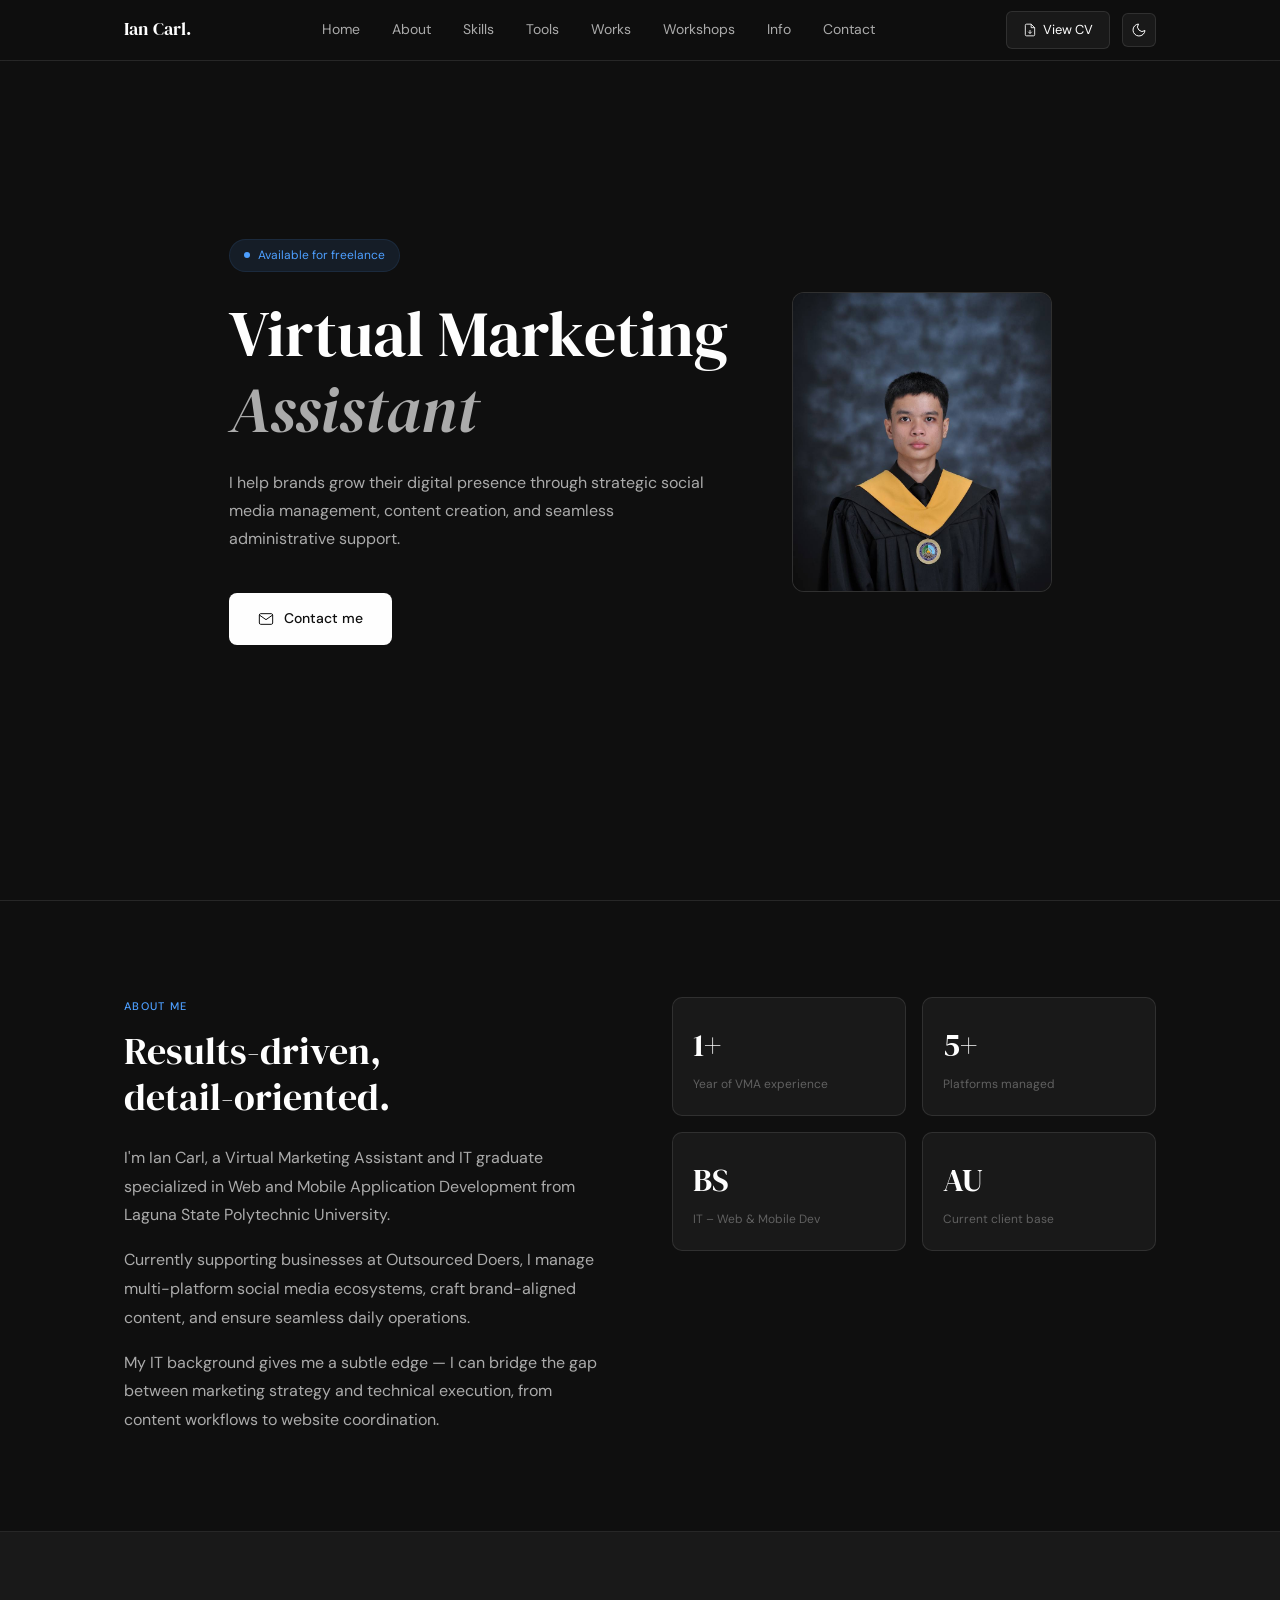
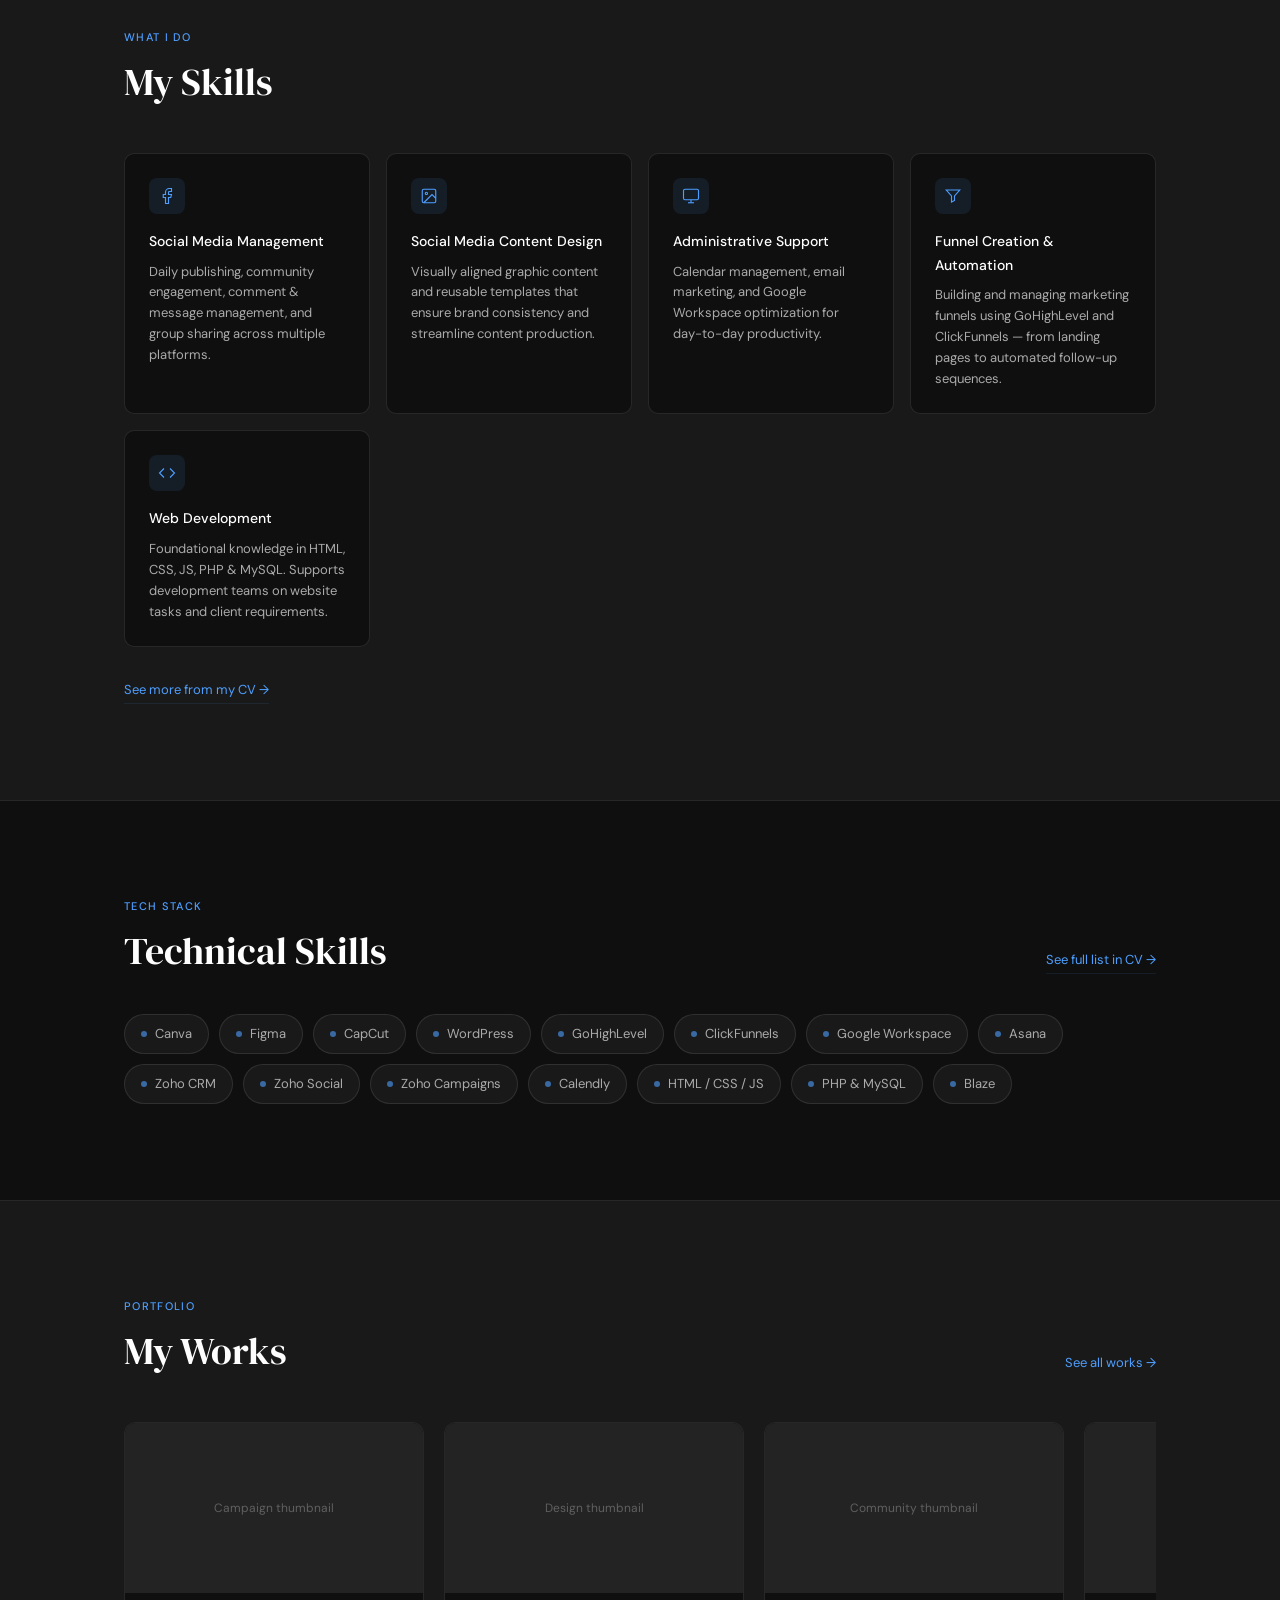
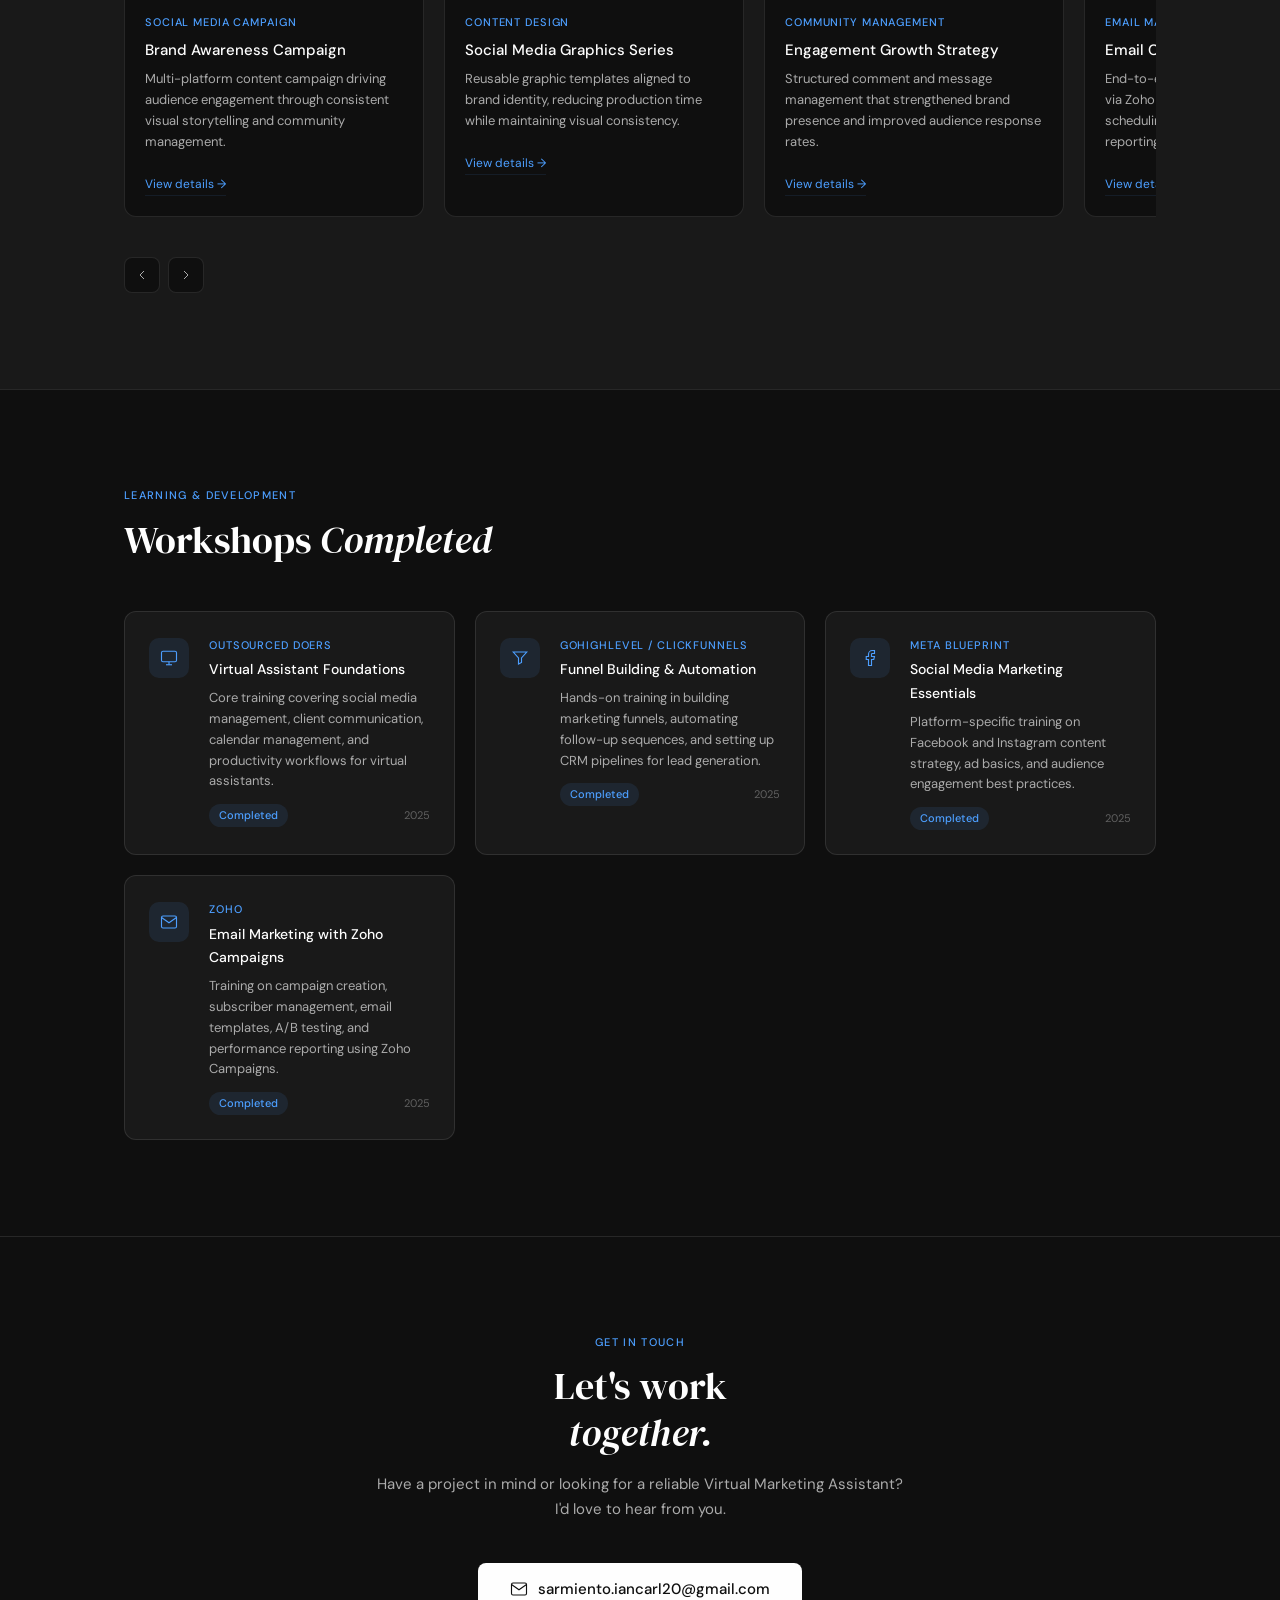
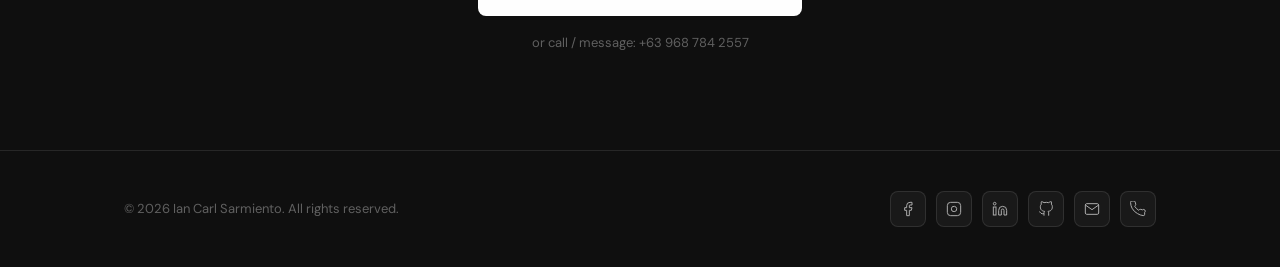
==== index.html @ 0dffdc96 "Updated Portfolio" ====
<!DOCTYPE html>
<html lang="en" data-theme="dark">
<head>
  <meta charset="UTF-8" />
  <meta name="viewport" content="width=device-width, initial-scale=1.0" />
  <title>Ian Carl Sarmiento — Virtual Marketing Assistant</title>
  <link rel="preconnect" href="https://fonts.googleapis.com" />
  <link rel="preconnect" href="https://fonts.gstatic.com" crossorigin />
  <link href="https://fonts.googleapis.com/css2?family=DM+Sans:ital,opsz,wght@0,9..40,300;0,9..40,400;0,9..40,500;1,9..40,300&family=DM+Serif+Display:ital@0;1&display=swap" rel="stylesheet" />
  <link rel="stylesheet" href="styles.css" />
</head>
<body>

  <!-- ========== NAV ========== -->
  <nav>
    <div class="nav-inner">
      <span class="nav-logo"><a href="index.html">Ian Carl.</a></span>
      <ul class="nav-links">
        <li><a href="index.html">Home</a></li>
        <li><a href="#about">About</a></li>
        <li><a href="#skills">Skills</a></li>
        <li><a href="#tools">Tools</a></li>
        <li><a href="works.html">Works</a></li>
        <li><a href="#workshops">Workshops</a></li>
        <li><a href="info.html">Info</a></li>
        <li><a href="#contact">Contact</a></li>
      </ul>
      <div class="nav-right">
        <a class="btn-cv" href="assets/Sarmiento_Ian_Carl_-_CV.pdf" target="_blank" rel="noopener">
          <svg viewBox="0 0 24 24" stroke-width="1.5"><path d="M14 2H6a2 2 0 00-2 2v16a2 2 0 002 2h12a2 2 0 002-2V8z"/><polyline points="14 2 14 8 20 8"/><line x1="12" y1="12" x2="12" y2="18"/><polyline points="9 15 12 18 15 15"/></svg>
          View CV
        </a>
        <button class="theme-toggle" id="themeToggle" aria-label="Toggle theme">
          <svg id="iconSun" viewBox="0 0 24 24" style="display:none"><circle cx="12" cy="12" r="5"/><line x1="12" y1="1" x2="12" y2="3"/><line x1="12" y1="21" x2="12" y2="23"/><line x1="4.22" y1="4.22" x2="5.64" y2="5.64"/><line x1="18.36" y1="18.36" x2="19.78" y2="19.78"/><line x1="1" y1="12" x2="3" y2="12"/><line x1="21" y1="12" x2="23" y2="12"/><line x1="4.22" y1="19.78" x2="5.64" y2="18.36"/><line x1="18.36" y1="5.64" x2="19.78" y2="4.22"/></svg>
          <svg id="iconMoon" viewBox="0 0 24 24"><path d="M21 12.79A9 9 0 1111.21 3 7 7 0 0021 12.79z"/></svg>
        </button>
      </div>
    </div>
  </nav>

  <!-- ========== HERO ========== -->
  <section id="hero">
    <div class="container">
      <div class="hero-inner">
        <div>
          <div class="hero-tag fade-up">
            <span class="hero-tag-dot"></span>
            Available for freelance
          </div>
          <h1 class="hero-title serif fade-up" style="transition-delay:0.1s">
            Virtual Marketing<br><em>Assistant</em>
          </h1>
          <p class="hero-sub fade-up" style="transition-delay:0.2s">
            I help brands grow their digital presence through strategic social media management, content creation, and seamless administrative support.
          </p>
          <a href="#contact" class="hero-cta fade-up" style="transition-delay:0.3s">
            <svg viewBox="0 0 24 24" stroke-width="1.5"><path d="M4 4h16c1.1 0 2 .9 2 2v12c0 1.1-.9 2-2 2H4c-1.1 0-2-.9-2-2V6c0-1.1.9-2 2-2z"/><polyline points="22,6 12,13 2,6"/></svg>
            Contact me
          </a>
        </div>
        <div class="hero-photo-wrap fade-up" style="transition-delay:0.2s">
          <img src="assets/ian_sarmiento.jpg" alt="Ian Carl Sarmiento" />
        </div>
      </div>
    </div>
  </section>

  <hr class="divider" />

  <!-- ========== ABOUT ========== -->
  <section id="about">
    <div class="container">
      <div class="about-grid">
        <div class="fade-up">
          <p class="section-label">About me</p>
          <h2 class="serif" style="margin-bottom:1.5rem">Results-driven,<br>detail-oriented.</h2>
          <div class="about-text">
            <p>I'm Ian Carl, a Virtual Marketing Assistant and IT graduate specialized in Web and Mobile Application Development from Laguna State Polytechnic University.</p>
            <p>Currently supporting businesses at Outsourced Doers, I manage multi-platform social media ecosystems, craft brand-aligned content, and ensure seamless daily operations.</p>
            <p>My IT background gives me a subtle edge — I can bridge the gap between marketing strategy and technical execution, from content workflows to website coordination.</p>
          </div>
        </div>
        <div class="about-stats fade-up" style="transition-delay:0.15s">
          <div class="stat-card">
            <div class="stat-number serif">1+</div>
            <div class="stat-label">Year of VMA experience</div>
          </div>
          <div class="stat-card">
            <div class="stat-number serif">5+</div>
            <div class="stat-label">Platforms managed</div>
          </div>
          <div class="stat-card">
            <div class="stat-number serif">BS</div>
            <div class="stat-label">IT – Web & Mobile Dev</div>
          </div>
          <div class="stat-card">
            <div class="stat-number serif">AU</div>
            <div class="stat-label">Current client base</div>
          </div>
        </div>
      </div>
    </div>
  </section>

  <hr class="divider" />

  <!-- ========== SKILLS ========== -->
  <section id="skills">
    <div class="container">
      <div class="fade-up">
        <p class="section-label">What I do</p>
        <h2 class="serif">My Skills</h2>
      </div>
      <div class="skills-grid">

        <div class="skill-card fade-up" style="transition-delay:0.05s">
          <div class="skill-icon">
            <svg viewBox="0 0 24 24"><path d="M18 2h-3a5 5 0 00-5 5v3H7v4h3v8h4v-8h3l1-4h-4V7a1 1 0 011-1h3z"/></svg>
          </div>
          <div class="skill-title">Social Media Management</div>
          <div class="skill-desc">Daily publishing, community engagement, comment & message management, and group sharing across multiple platforms.</div>
        </div>

        <div class="skill-card fade-up" style="transition-delay:0.10s">
          <div class="skill-icon">
            <svg viewBox="0 0 24 24"><rect x="3" y="3" width="18" height="18" rx="2"/><circle cx="8.5" cy="8.5" r="1.5"/><polyline points="21 15 16 10 5 21"/></svg>
          </div>
          <div class="skill-title">Social Media Content Design</div>
          <div class="skill-desc">Visually aligned graphic content and reusable templates that ensure brand consistency and streamline content production.</div>
        </div>

        <div class="skill-card fade-up" style="transition-delay:0.15s">
          <div class="skill-icon">
            <svg viewBox="0 0 24 24"><rect x="2" y="3" width="20" height="14" rx="2"/><line x1="8" y1="21" x2="16" y2="21"/><line x1="12" y1="17" x2="12" y2="21"/></svg>
          </div>
          <div class="skill-title">Administrative Support</div>
          <div class="skill-desc">Calendar management, email marketing, and Google Workspace optimization for day-to-day productivity.</div>
        </div>

        <div class="skill-card fade-up" style="transition-delay:0.20s">
          <div class="skill-icon">
            <svg viewBox="0 0 24 24"><path d="M3 4h18l-7 8v6l-4 2v-8z"/></svg>
          </div>
          <div class="skill-title">Funnel Creation & Automation</div>
          <div class="skill-desc">Building and managing marketing funnels using GoHighLevel and ClickFunnels — from landing pages to automated follow-up sequences.</div>
        </div>

        <div class="skill-card fade-up" style="transition-delay:0.25s">
          <div class="skill-icon">
            <svg viewBox="0 0 24 24"><polyline points="16 18 22 12 16 6"/><polyline points="8 6 2 12 8 18"/></svg>
          </div>
          <div class="skill-title">Web Development</div>
          <div class="skill-desc">Foundational knowledge in HTML, CSS, JS, PHP & MySQL. Supports development teams on website tasks and client requirements.</div>
        </div>

      </div>
      <a class="skills-more fade-up" href="assets/Sarmiento_Ian_Carl_-_CV.pdf" target="_blank">
        See more from my CV →
      </a>
    </div>
  </section>

  <hr class="divider" />

  <!-- ========== TOOLS ========== -->
  <section id="tools">
    <div class="container">
      <div class="tools-header fade-up">
        <div>
          <p class="section-label">Tech stack</p>
          <h2 class="serif">Technical Skills</h2>
        </div>
        <a class="skills-more" href="assets/Sarmiento_Ian_Carl_-_CV.pdf" target="_blank">See full list in CV →</a>
      </div>
      <div class="tools-grid fade-up" style="transition-delay:0.1s">
        <span class="tool-pill"><span class="tool-dot"></span>Canva</span>
        <span class="tool-pill"><span class="tool-dot"></span>Figma</span>
        <span class="tool-pill"><span class="tool-dot"></span>CapCut</span>
        <span class="tool-pill"><span class="tool-dot"></span>WordPress</span>
        <span class="tool-pill"><span class="tool-dot"></span>GoHighLevel</span>
        <span class="tool-pill"><span class="tool-dot"></span>ClickFunnels</span>
        <span class="tool-pill"><span class="tool-dot"></span>Google Workspace</span>
        <span class="tool-pill"><span class="tool-dot"></span>Asana</span>
        <span class="tool-pill"><span class="tool-dot"></span>Zoho CRM</span>
        <span class="tool-pill"><span class="tool-dot"></span>Zoho Social</span>
        <span class="tool-pill"><span class="tool-dot"></span>Zoho Campaigns</span>
        <span class="tool-pill"><span class="tool-dot"></span>Calendly</span>
        <span class="tool-pill"><span class="tool-dot"></span>HTML / CSS / JS</span>
        <span class="tool-pill"><span class="tool-dot"></span>PHP & MySQL</span>
        <span class="tool-pill"><span class="tool-dot"></span>Blaze</span>
      </div>
    </div>
  </section>

  <hr class="divider" />

  <!-- ========== WORKS ========== -->
  <section id="works">
    <div class="container">
      <div class="works-header fade-up">
        <div>
          <p class="section-label">Portfolio</p>
          <h2 class="serif">My Works</h2>
        </div>
        <a href="works.html">See all works →</a>
      </div>
      <div class="carousel-wrap">
        <div class="carousel" id="carousel">

          <div class="work-card">
            <div class="work-thumb"><span class="work-thumb-label">Campaign thumbnail</span></div>
            <div class="work-body">
              <div class="work-type">Social Media Campaign</div>
              <div class="work-title">Brand Awareness Campaign</div>
              <div class="work-desc">Multi-platform content campaign driving audience engagement through consistent visual storytelling and community management.</div>
              <a class="work-link" href="works.html">View details →</a>
            </div>
          </div>

          <div class="work-card">
            <div class="work-thumb"><span class="work-thumb-label">Design thumbnail</span></div>
            <div class="work-body">
              <div class="work-type">Content Design</div>
              <div class="work-title">Social Media Graphics Series</div>
              <div class="work-desc">Reusable graphic templates aligned to brand identity, reducing production time while maintaining visual consistency.</div>
              <a class="work-link" href="works.html">View details →</a>
            </div>
          </div>

          <div class="work-card">
            <div class="work-thumb"><span class="work-thumb-label">Community thumbnail</span></div>
            <div class="work-body">
              <div class="work-type">Community Management</div>
              <div class="work-title">Engagement Growth Strategy</div>
              <div class="work-desc">Structured comment and message management that strengthened brand presence and improved audience response rates.</div>
              <a class="work-link" href="works.html">View details →</a>
            </div>
          </div>

          <div class="work-card">
            <div class="work-thumb"><span class="work-thumb-label">Email thumbnail</span></div>
            <div class="work-body">
              <div class="work-type">Email Marketing</div>
              <div class="work-title">Email Campaign Execution</div>
              <div class="work-desc">End-to-end email campaign management via Zoho Campaigns — from content scheduling to performance tracking and reporting.</div>
              <a class="work-link" href="works.html">View details →</a>
            </div>
          </div>

        </div>
        <div class="carousel-nav fade-up">
          <button class="carousel-btn" id="prevBtn" aria-label="Previous">
            <svg viewBox="0 0 24 24" stroke-width="1.5"><polyline points="15 18 9 12 15 6"/></svg>
          </button>
          <button class="carousel-btn" id="nextBtn" aria-label="Next">
            <svg viewBox="0 0 24 24" stroke-width="1.5"><polyline points="9 18 15 12 9 6"/></svg>
          </button>
        </div>
      </div>
    </div>
  </section>

  <hr class="divider" />

  <!-- ========== WORKSHOPS ========== -->
  <section id="workshops">
    <div class="container">
      <div class="workshops-header fade-up">
        <div>
          <p class="section-label">Learning & Development</p>
          <h2 class="serif">Workshops <em>Completed</em></h2>
        </div>
      </div>
      <div class="workshops-grid fade-up" style="transition-delay:0.05s">

        <div class="workshop-card">
          <div class="workshop-icon">
            <svg viewBox="0 0 24 24"><rect x="2" y="3" width="20" height="14" rx="2"/><line x1="8" y1="21" x2="16" y2="21"/><line x1="12" y1="17" x2="12" y2="21"/></svg>
          </div>
          <div class="workshop-body">
            <div class="workshop-org">Outsourced Doers</div>
            <div class="workshop-title">Virtual Assistant Foundations</div>
            <div class="workshop-desc">Core training covering social media management, client communication, calendar management, and productivity workflows for virtual assistants.</div>
            <div class="workshop-meta">
              <span class="workshop-badge">Completed</span>
              <span class="workshop-year">2025</span>
            </div>
          </div>
        </div>

        <div class="workshop-card">
          <div class="workshop-icon">
            <svg viewBox="0 0 24 24"><path d="M3 4h18l-7 8v6l-4 2v-8z"/></svg>
          </div>
          <div class="workshop-body">
            <div class="workshop-org">GoHighLevel / ClickFunnels</div>
            <div class="workshop-title">Funnel Building & Automation</div>
            <div class="workshop-desc">Hands-on training in building marketing funnels, automating follow-up sequences, and setting up CRM pipelines for lead generation.</div>
            <div class="workshop-meta">
              <span class="workshop-badge">Completed</span>
              <span class="workshop-year">2025</span>
            </div>
          </div>
        </div>

        <div class="workshop-card">
          <div class="workshop-icon">
            <svg viewBox="0 0 24 24"><path d="M18 2h-3a5 5 0 00-5 5v3H7v4h3v8h4v-8h3l1-4h-4V7a1 1 0 011-1h3z"/></svg>
          </div>
          <div class="workshop-body">
            <div class="workshop-org">Meta Blueprint</div>
            <div class="workshop-title">Social Media Marketing Essentials</div>
            <div class="workshop-desc">Platform-specific training on Facebook and Instagram content strategy, ad basics, and audience engagement best practices.</div>
            <div class="workshop-meta">
              <span class="workshop-badge">Completed</span>
              <span class="workshop-year">2025</span>
            </div>
          </div>
        </div>

        <div class="workshop-card">
          <div class="workshop-icon">
            <svg viewBox="0 0 24 24"><path d="M4 4h16c1.1 0 2 .9 2 2v12c0 1.1-.9 2-2 2H4c-1.1 0-2-.9-2-2V6c0-1.1.9-2 2-2z"/><polyline points="22,6 12,13 2,6"/></svg>
          </div>
          <div class="workshop-body">
            <div class="workshop-org">Zoho</div>
            <div class="workshop-title">Email Marketing with Zoho Campaigns</div>
            <div class="workshop-desc">Training on campaign creation, subscriber management, email templates, A/B testing, and performance reporting using Zoho Campaigns.</div>
            <div class="workshop-meta">
              <span class="workshop-badge">Completed</span>
              <span class="workshop-year">2025</span>
            </div>
          </div>
        </div>

      </div>
    </div>
  </section>

  <hr class="divider" />

  <!-- ========== CONTACT ========== -->
  <section id="contact">
    <div class="container">
      <div class="contact-inner fade-up">
        <p class="section-label">Get in touch</p>
        <h2 class="serif" style="margin-bottom:0">Let's work<br><em>together.</em></h2>
        <p class="contact-desc">Have a project in mind or looking for a reliable Virtual Marketing Assistant?<br>I'd love to hear from you.</p>
        <a class="contact-email" href="mailto:sarmiento.iancarl20@gmail.com">
          <svg viewBox="0 0 24 24" stroke-width="1.5"><path d="M4 4h16c1.1 0 2 .9 2 2v12c0 1.1-.9 2-2 2H4c-1.1 0-2-.9-2-2V6c0-1.1.9-2 2-2z"/><polyline points="22,6 12,13 2,6"/></svg>
          sarmiento.iancarl20@gmail.com
        </a>
        <p class="contact-phone">or call / message: +63 968 784 2557</p>
      </div>
    </div>
  </section>

  <!-- ========== FOOTER ========== -->
  <footer>
    <div class="footer-inner">
      <span class="footer-copy">© 2026 Ian Carl Sarmiento. All rights reserved.</span>
      <div class="footer-socials">
        <a class="social-link" href="https://www.facebook.com/icsrmnt" target="_blank" rel="noopener" aria-label="Facebook">
          <svg viewBox="0 0 24 24"><path d="M18 2h-3a5 5 0 00-5 5v3H7v4h3v8h4v-8h3l1-4h-4V7a1 1 0 011-1h3z"/></svg>
        </a>
        <a class="social-link" href="https://www.instagram.com/srmiento_/" target="_blank" rel="noopener" aria-label="Instagram">
          <svg viewBox="0 0 24 24"><rect x="2" y="2" width="20" height="20" rx="5"/><path d="M16 11.37A4 4 0 1112.63 8 4 4 0 0116 11.37z"/><line x1="17.5" y1="6.5" x2="17.51" y2="6.5"/></svg>
        </a>
        <a class="social-link" href="https://www.linkedin.com/in/ian-carl-sarmiento-1b087b373/" target="_blank" rel="noopener" aria-label="LinkedIn">
          <svg viewBox="0 0 24 24"><path d="M16 8a6 6 0 016 6v7h-4v-7a2 2 0 00-2-2 2 2 0 00-2 2v7h-4v-7a6 6 0 016-6z"/><rect x="2" y="9" width="4" height="12"/><circle cx="4" cy="4" r="2"/></svg>
        </a>
        <a class="social-link" href="https://github.com/sarmientoiancarl" target="_blank" rel="noopener" aria-label="GitHub">
          <svg viewBox="0 0 24 24"><path d="M9 19c-5 1.5-5-2.5-7-3m14 6v-3.87a3.37 3.37 0 00-.94-2.61c3.14-.35 6.44-1.54 6.44-7A5.44 5.44 0 0020 4.77 5.07 5.07 0 0019.91 1S18.73.65 16 2.48a13.38 13.38 0 00-7 0C6.27.65 5.09 1 5.09 1A5.07 5.07 0 005 4.77a5.44 5.44 0 00-1.5 3.78c0 5.42 3.3 6.61 6.44 7A3.37 3.37 0 009 18.13V22"/></svg>
        </a>
        <a class="social-link" href="mailto:sarmiento.iancarl20@gmail.com" aria-label="Email">
          <svg viewBox="0 0 24 24"><path d="M4 4h16c1.1 0 2 .9 2 2v12c0 1.1-.9 2-2 2H4c-1.1 0-2-.9-2-2V6c0-1.1.9-2 2-2z"/><polyline points="22,6 12,13 2,6"/></svg>
        </a>
        <a class="social-link" href="tel:+639687842557" aria-label="Phone">
          <svg viewBox="0 0 24 24"><path d="M22 16.92v3a2 2 0 01-2.18 2 19.79 19.79 0 01-8.63-3.07A19.5 19.5 0 013.07 10.8 19.79 19.79 0 01.84 2.18 2 2 0 012.83 0h3a2 2 0 012 1.72c.127.96.361 1.903.7 2.81a2 2 0 01-.45 2.11L7.09 7.91a16 16 0 006 6l.91-.91a2 2 0 012.11-.45c.907.339 1.85.573 2.81.7A2 2 0 0122 16.92z"/></svg>
        </a>
      </div>
    </div>
  </footer>

  <script src="scripts.js"></script>
</body>
</html>
---- styles.css ----
/* ===================== TOKENS ===================== */
:root {
  --bg:           #FEFEFE;
  --bg-2:         #F2F2F2;
  --bg-3:         #E8E8E8;
  --text:         #0F0F0F;
  --text-2:       #4A4A4A;
  --text-3:       #8A8A8A;
  --accent:       #2979FF;
  --accent-dim:   rgba(41,121,255,0.10);
  --accent-text:  #1A55CC;
  --border:       rgba(15,15,15,0.10);
  --btn-bg:       #0F0F0F;
  --btn-text:     #FEFEFE;
  --nav-bg:       rgba(254,254,254,0.80);
}
[data-theme="dark"] {
  --bg:           #0F0F0F;
  --bg-2:         #191919;
  --bg-3:         #232323;
  --text:         #FEFEFE;
  --text-2:       #ABABAB;
  --text-3:       #606060;
  --accent:       #4D9FFF;
  --accent-dim:   rgba(77,159,255,0.10);
  --accent-text:  #4D9FFF;
  --border:       rgba(254,254,254,0.10);
  --btn-bg:       #FEFEFE;
  --btn-text:     #0F0F0F;
  --nav-bg:       rgba(15,15,15,0.85);
}

/* ===================== RESET & BASE ===================== */
*, *::before, *::after { box-sizing: border-box; margin: 0; padding: 0; }
html { scroll-behavior: smooth; }
body {
  font-family: 'DM Sans', sans-serif;
  background: var(--bg);
  color: var(--text);
  transition: background 0.3s, color 0.3s;
  font-size: 16px;
  line-height: 1.7;
  overflow-x: hidden;
}
a { color: inherit; text-decoration: none; }
img { display: block; max-width: 100%; }
::selection { background: var(--accent-dim); color: var(--accent-text); }

/* ===================== SCROLLBAR ===================== */
::-webkit-scrollbar { width: 4px; }
::-webkit-scrollbar-track { background: var(--bg-2); }
::-webkit-scrollbar-thumb { background: var(--border); border-radius: 4px; }

/* ===================== TYPOGRAPHY ===================== */
.serif { font-family: 'DM Serif Display', serif; }
h1, h2, h3 { font-weight: 400; line-height: 1.2; }
h1 { font-size: clamp(2.4rem, 6vw, 4rem); }
h2 { font-size: clamp(1.6rem, 3.5vw, 2.4rem); }
h3 { font-size: 1.1rem; font-family: 'DM Sans', sans-serif; font-weight: 500; }

/* ===================== LAYOUT ===================== */
.container { max-width: 1080px; margin: 0 auto; padding: 0 1.5rem; }
section { padding: 6rem 0; }
.section-label {
  font-size: 11px;
  font-weight: 500;
  letter-spacing: 0.12em;
  text-transform: uppercase;
  color: var(--accent);
  margin-bottom: 0.75rem;
}
.divider { border: none; border-top: 0.5px solid var(--border); }

/* ===================== NAV ===================== */
nav {
  position: fixed; top: 0; left: 0; right: 0; z-index: 100;
  background: var(--nav-bg);
  backdrop-filter: blur(14px);
  -webkit-backdrop-filter: blur(14px);
  border-bottom: 0.5px solid var(--border);
  transition: background 0.3s;
}
.nav-inner {
  max-width: 1080px; margin: 0 auto; padding: 0 1.5rem;
  display: flex; align-items: center; justify-content: space-between;
  height: 60px;
}
.nav-logo {
  font-family: 'DM Serif Display', serif;
  font-size: 1.1rem;
  letter-spacing: 0.01em;
}
.nav-links {
  display: flex; gap: 2rem; list-style: none;
  font-size: 14px; color: var(--text-2);
}
.nav-links a { transition: color 0.2s; }
.nav-links a:hover { color: var(--text); }
.nav-links a.active { color: var(--accent); }
.nav-right { display: flex; align-items: center; gap: 12px; }
.btn-cv {
  display: inline-flex; align-items: center; gap: 6px;
  padding: 7px 16px;
  border: 0.5px solid var(--border);
  border-radius: 6px;
  font-size: 13px;
  color: var(--text);
  background: var(--bg-2);
  transition: background 0.2s, border-color 0.2s;
  cursor: pointer;
}
.btn-cv:hover { background: var(--bg-3); border-color: var(--accent); }
.btn-cv svg { width: 14px; height: 14px; stroke: currentColor; fill: none; }
.theme-toggle {
  width: 34px; height: 34px; border-radius: 6px;
  border: 0.5px solid var(--border);
  background: var(--bg-2);
  display: flex; align-items: center; justify-content: center;
  cursor: pointer; transition: background 0.2s;
  color: var(--text);
}
.theme-toggle:hover { background: var(--bg-3); }
.theme-toggle svg { width: 16px; height: 16px; stroke: currentColor; fill: none; stroke-width: 1.5; }

/* ===================== HERO (index) ===================== */
#hero {
  min-height: 100svh;
  display: flex; align-items: center;
  padding-top: 80px;
}
.hero-inner {
  display: grid;
  grid-template-columns: 1fr auto;
  gap: 4rem;
  align-items: center;
  width: 100%;
}
.hero-tag {
  display: inline-flex; align-items: center; gap: 8px;
  padding: 5px 14px;
  border: 0.5px solid var(--accent-dim);
  background: var(--accent-dim);
  border-radius: 99px;
  font-size: 12px;
  color: var(--accent-text);
  margin-bottom: 1.5rem;
}
.hero-tag-dot {
  width: 6px; height: 6px; border-radius: 50%;
  background: var(--accent);
  animation: pulse 2s ease-in-out infinite;
}
@keyframes pulse {
  0%, 100% { opacity: 1; transform: scale(1); }
  50% { opacity: 0.5; transform: scale(0.8); }
}
.hero-title { margin-bottom: 1.25rem; color: var(--text); }
.hero-title em { font-style: italic; color: var(--text-2); }
.hero-sub { font-size: 1rem; color: var(--text-2); max-width: 480px; margin-bottom: 2.5rem; line-height: 1.75; }
.hero-cta {
  display: inline-flex; align-items: center; gap: 10px;
  padding: 13px 28px;
  background: var(--btn-bg);
  color: var(--btn-text);
  border-radius: 8px;
  font-size: 14px; font-weight: 500;
  border: 0.5px solid transparent;
  transition: opacity 0.2s, transform 0.2s;
  cursor: pointer;
}
.hero-cta:hover { opacity: 0.88; transform: translateY(-1px); }
.hero-cta svg { width: 16px; height: 16px; stroke: currentColor; fill: none; }
.hero-photo-wrap {
  width: 260px; height: 300px;
  border-radius: 12px;
  border: 0.5px solid var(--border);
  overflow: hidden;
  background: var(--bg-2);
  flex-shrink: 0;
  display: flex; align-items: center; justify-content: center;
}
.hero-photo-placeholder {
  display: flex; flex-direction: column; align-items: center; gap: 8px;
  color: var(--text-3); font-size: 13px; text-align: center; padding: 1rem;
}
.hero-photo-placeholder svg { width: 36px; height: 36px; stroke: var(--text-3); fill: none; opacity: 0.5; }
.hero-photo-wrap img { width: 100%; height: 100%; object-fit: cover; }

/* ===================== ABOUT ===================== */
#about .about-grid {
  display: grid; grid-template-columns: 1fr 1fr; gap: 4rem; align-items: start;
}
.about-text { color: var(--text-2); line-height: 1.8; }
.about-text p + p { margin-top: 1rem; }
.about-stats { display: grid; grid-template-columns: 1fr 1fr; gap: 1rem; }
.stat-card {
  padding: 1.25rem;
  background: var(--bg-2);
  border-radius: 10px;
  border: 0.5px solid var(--border);
}
.stat-number { font-family: 'DM Serif Display', serif; font-size: 2rem; color: var(--text); }
.stat-label { font-size: 12px; color: var(--text-3); margin-top: 2px; }

/* ===================== SKILLS ===================== */
#skills { background: var(--bg-2); }
.skills-grid { display: grid; grid-template-columns: repeat(auto-fit, minmax(220px, 1fr)); gap: 1rem; margin-top: 3rem; }
.skill-card {
  padding: 1.5rem;
  background: var(--bg);
  border-radius: 10px;
  border: 0.5px solid var(--border);
  transition: border-color 0.2s, transform 0.2s;
}
.skill-card:hover { border-color: var(--accent); transform: translateY(-2px); }
.skill-icon {
  width: 36px; height: 36px; border-radius: 8px;
  background: var(--accent-dim);
  display: flex; align-items: center; justify-content: center;
  margin-bottom: 1rem;
}
.skill-icon svg { width: 18px; height: 18px; stroke: var(--accent); fill: none; stroke-width: 1.5; }
.skill-title { font-weight: 500; font-size: 14px; margin-bottom: 0.5rem; }
.skill-desc { font-size: 13px; color: var(--text-2); line-height: 1.6; }
.skills-more {
  display: inline-flex; align-items: center; gap: 6px;
  margin-top: 2rem;
  font-size: 13px;
  color: var(--accent-text);
  border-bottom: 0.5px solid var(--accent-dim);
  padding-bottom: 2px;
  transition: border-color 0.2s;
  cursor: pointer;
}
.skills-more:hover { border-color: var(--accent); }

/* ===================== TOOLS ===================== */
#tools .tools-header { display: flex; justify-content: space-between; align-items: flex-end; flex-wrap: wrap; gap: 1rem; }
.tools-grid { display: flex; flex-wrap: wrap; gap: 10px; margin-top: 2.5rem; }
.tool-pill {
  display: inline-flex; align-items: center; gap: 8px;
  padding: 8px 16px;
  border-radius: 99px;
  border: 0.5px solid var(--border);
  background: var(--bg-2);
  font-size: 13px; color: var(--text-2);
  transition: border-color 0.2s, color 0.2s, background 0.2s;
}
.tool-pill:hover { border-color: var(--accent); color: var(--text); background: var(--accent-dim); }
.tool-dot { width: 6px; height: 6px; border-radius: 50%; background: var(--accent); opacity: 0.6; }

/* ===================== WORKS (index carousel) ===================== */
#works { background: var(--bg-2); }
.works-header { display: flex; justify-content: space-between; align-items: flex-end; flex-wrap: wrap; gap: 1rem; margin-bottom: 3rem; }
.works-header a { font-size: 13px; color: var(--accent-text); display: inline-flex; align-items: center; gap: 4px; }
.carousel-wrap { position: relative; }
.carousel {
  display: flex; gap: 1.25rem;
  overflow-x: auto; scroll-snap-type: x mandatory;
  padding-bottom: 1rem;
  scrollbar-width: none;
}
.carousel::-webkit-scrollbar { display: none; }
.work-card {
  min-width: 280px; max-width: 300px;
  scroll-snap-align: start;
  border-radius: 12px;
  border: 0.5px solid var(--border);
  background: var(--bg);
  overflow: hidden;
  flex-shrink: 0;
  transition: border-color 0.2s, transform 0.2s;
}
.work-card:hover { border-color: var(--accent); transform: translateY(-3px); }
.work-thumb {
  height: 170px; background: var(--bg-3);
  display: flex; align-items: center; justify-content: center;
}
.work-thumb-label { font-size: 12px; color: var(--text-3); }
.work-thumb img { width: 100%; height: 100%; object-fit: cover; }
.work-body { padding: 1.25rem; }
.work-type { font-size: 11px; color: var(--accent-text); font-weight: 500; letter-spacing: 0.08em; text-transform: uppercase; margin-bottom: 6px; }
.work-title { font-weight: 500; font-size: 15px; margin-bottom: 6px; }
.work-desc { font-size: 13px; color: var(--text-2); line-height: 1.6; margin-bottom: 1rem; }
.work-link {
  font-size: 12px; color: var(--accent-text);
  display: inline-flex; align-items: center; gap: 4px;
  border-bottom: 0.5px solid var(--accent-dim);
  padding-bottom: 1px;
}
.carousel-nav { display: flex; gap: 8px; margin-top: 1.5rem; }
.carousel-btn {
  width: 36px; height: 36px; border-radius: 8px;
  border: 0.5px solid var(--border);
  background: var(--bg);
  display: flex; align-items: center; justify-content: center;
  cursor: pointer; color: var(--text-2);
  transition: background 0.2s, border-color 0.2s, color 0.2s;
}
.carousel-btn:hover { background: var(--bg-3); border-color: var(--accent); color: var(--text); }
.carousel-btn svg { width: 16px; height: 16px; stroke: currentColor; fill: none; }

/* ===================== CONTACT ===================== */
#contact { text-align: center; }
.contact-inner { max-width: 560px; margin: 0 auto; }
.contact-desc { color: var(--text-2); margin-top: 1rem; margin-bottom: 2.5rem; font-size: 15px; }
.contact-email {
  display: inline-flex; align-items: center; gap: 10px;
  padding: 14px 32px;
  background: var(--btn-bg);
  color: var(--btn-text);
  border-radius: 8px;
  font-size: 15px; font-weight: 500;
  transition: opacity 0.2s, transform 0.2s;
}
.contact-email:hover { opacity: 0.85; transform: translateY(-1px); }
.contact-email svg { width: 18px; height: 18px; stroke: currentColor; fill: none; }
.contact-phone { margin-top: 1rem; font-size: 13px; color: var(--text-3); }

/* ===================== FOOTER ===================== */
footer { border-top: 0.5px solid var(--border); padding: 2.5rem 0; }
.footer-inner {
  max-width: 1080px; margin: 0 auto; padding: 0 1.5rem;
  display: flex; align-items: center; justify-content: space-between;
  flex-wrap: wrap; gap: 1.5rem;
}
.footer-copy { font-size: 13px; color: var(--text-3); }
.footer-socials { display: flex; gap: 10px; }
.social-link {
  width: 36px; height: 36px;
  border: 0.5px solid var(--border);
  border-radius: 8px;
  background: var(--bg-2);
  display: flex; align-items: center; justify-content: center;
  color: var(--text-2);
  transition: background 0.2s, border-color 0.2s, color 0.2s;
}
.social-link:hover { background: var(--accent-dim); border-color: var(--accent); color: var(--accent-text); }
.social-link svg { width: 16px; height: 16px; stroke: currentColor; fill: none; stroke-width: 1.5; }

/* ===================== WORKS PAGE ===================== */
.page-header {
  padding-top: 120px;
  padding-bottom: 4rem;
  border-bottom: 0.5px solid var(--border);
}
.page-header-inner {
  display: flex; justify-content: space-between; align-items: flex-end;
  flex-wrap: wrap; gap: 1.5rem;
}
.page-header h1 { margin-top: 0.5rem; }
.page-header h1 em { font-style: italic; color: var(--text-2); }
.page-header-desc { font-size: 15px; color: var(--text-2); max-width: 420px; line-height: 1.75; }
.back-link {
  display: inline-flex; align-items: center; gap: 6px;
  font-size: 13px; color: var(--text-2);
  transition: color 0.2s;
}
.back-link:hover { color: var(--accent-text); }
.back-link svg { width: 14px; height: 14px; stroke: currentColor; fill: none; }

/* Filter bar */
.filter-bar {
  display: flex; gap: 8px; flex-wrap: wrap;
  padding: 2rem 0 0;
}
.filter-btn {
  padding: 6px 16px;
  border-radius: 99px;
  border: 0.5px solid var(--border);
  background: transparent;
  font-size: 13px; color: var(--text-2);
  cursor: pointer;
  font-family: 'DM Sans', sans-serif;
  transition: all 0.2s;
}
.filter-btn:hover { border-color: var(--accent); color: var(--text); }
.filter-btn.active {
  background: var(--accent-dim);
  border-color: var(--accent);
  color: var(--accent-text);
}

/* Works grid */
.works-section { padding: 3rem 0 6rem; }
.works-grid {
  display: grid;
  grid-template-columns: repeat(3, 1fr);
  gap: 1.25rem;
}
.grid-card {
  border-radius: 12px;
  border: 0.5px solid var(--border);
  background: var(--bg-2);
  overflow: hidden;
  transition: border-color 0.2s, transform 0.2s;
  cursor: pointer;
}
.grid-card:hover { border-color: var(--accent); transform: translateY(-3px); }
.grid-card.featured {
  grid-column: span 2;
}
.grid-thumb {
  width: 100%; background: var(--bg-3);
  display: flex; align-items: center; justify-content: center;
  position: relative; overflow: hidden;
}
.grid-thumb.tall { height: 240px; }
.grid-thumb.short { height: 180px; }
.grid-thumb img { width: 100%; height: 100%; object-fit: cover; }
.grid-thumb-placeholder {
  display: flex; flex-direction: column; align-items: center; gap: 8px;
  color: var(--text-3); font-size: 12px;
}
.grid-thumb-placeholder svg { width: 28px; height: 28px; stroke: var(--text-3); fill: none; opacity: 0.4; }
.grid-body { padding: 1.25rem; }
.grid-type { font-size: 11px; color: var(--accent-text); font-weight: 500; letter-spacing: 0.08em; text-transform: uppercase; margin-bottom: 6px; }
.grid-title { font-weight: 500; font-size: 15px; margin-bottom: 6px; color: var(--text); }
.grid-desc { font-size: 13px; color: var(--text-2); line-height: 1.6; margin-bottom: 1rem; }
.grid-tags { display: flex; flex-wrap: wrap; gap: 6px; margin-bottom: 1rem; }
.grid-tag {
  padding: 3px 10px; border-radius: 99px;
  background: var(--accent-dim);
  color: var(--accent-text);
  font-size: 11px; font-weight: 500;
}
.grid-footer { display: flex; justify-content: space-between; align-items: center; }
.grid-tools { font-size: 11px; color: var(--text-3); }
.grid-link {
  font-size: 12px; color: var(--accent-text);
  display: inline-flex; align-items: center; gap: 4px;
  border-bottom: 0.5px solid var(--accent-dim);
  padding-bottom: 1px;
  transition: border-color 0.2s;
}
.grid-link:hover { border-color: var(--accent); }

/* Empty state */
.empty-state {
  grid-column: 1 / -1;
  text-align: center;
  padding: 4rem 0;
  color: var(--text-3);
  font-size: 14px;
}

/* ===================== ANIMATIONS ===================== */
.fade-up {
  opacity: 0; transform: translateY(24px);
  transition: opacity 0.6s ease, transform 0.6s ease;
}
.fade-up.visible { opacity: 1; transform: translateY(0); }

/* ===================== RESPONSIVE ===================== */
@media (max-width: 900px) {
  .works-grid { grid-template-columns: repeat(2, 1fr); }
  .grid-card.featured { grid-column: span 2; }
}
@media (max-width: 768px) {
  .hero-inner { grid-template-columns: 1fr; }
  .hero-photo-wrap { width: 100%; height: 240px; }
  #about .about-grid { grid-template-columns: 1fr; gap: 2.5rem; }
  .nav-links { display: none; }
  .works-grid { grid-template-columns: 1fr; }
  .grid-card.featured { grid-column: span 1; }
  .page-header-inner { flex-direction: column; align-items: flex-start; }
}
/* ===================== WORKSHOPS ===================== */
.workshops-header { margin-bottom: 3rem; }
.workshops-grid {
  display: grid;
  grid-template-columns: repeat(auto-fit, minmax(260px, 1fr));
  gap: 1.25rem;
}
.workshop-card {
  display: flex; gap: 1.25rem;
  padding: 1.5rem;
  background: var(--bg-2);
  border-radius: 12px;
  border: 0.5px solid var(--border);
  transition: border-color 0.2s, transform 0.2s;
}
.workshop-card:hover { border-color: var(--accent); transform: translateY(-2px); }
.workshop-icon {
  width: 40px; height: 40px; flex-shrink: 0;
  border-radius: 10px;
  background: var(--accent-dim);
  display: flex; align-items: center; justify-content: center;
  margin-top: 2px;
}
.workshop-icon svg { width: 18px; height: 18px; stroke: var(--accent); fill: none; stroke-width: 1.5; }
.workshop-body { flex: 1; }
.workshop-org { font-size: 11px; color: var(--accent-text); font-weight: 500; letter-spacing: 0.08em; text-transform: uppercase; margin-bottom: 4px; }
.workshop-title { font-weight: 500; font-size: 14px; color: var(--text); margin-bottom: 6px; }
.workshop-desc { font-size: 13px; color: var(--text-2); line-height: 1.6; margin-bottom: 0.75rem; }
.workshop-meta { display: flex; align-items: center; justify-content: space-between; }
.workshop-badge {
  font-size: 11px; font-weight: 500;
  padding: 2px 10px; border-radius: 99px;
  background: var(--accent-dim);
  color: var(--accent-text);
}
.workshop-year { font-size: 11px; color: var(--text-3); }

/* ===================== MODAL ===================== */
.modal-overlay {
  display: none;
  position: fixed; inset: 0; z-index: 200;
  background: rgba(0,0,0,0.7);
  backdrop-filter: blur(4px);
  -webkit-backdrop-filter: blur(4px);
  align-items: center; justify-content: center;
  padding: 1.5rem;
}
.modal-overlay.active { display: flex; }
.modal-box {
  background: var(--bg);
  border: 0.5px solid var(--border);
  border-radius: 14px;
  width: 100%; max-width: 680px;
  max-height: 90vh;
  overflow-y: auto;
  padding: 2rem;
}
.modal-header {
  display: flex; justify-content: space-between; align-items: flex-start;
  margin-bottom: 1.5rem; gap: 1rem;
}
.modal-type { font-size: 11px; color: var(--accent-text); font-weight: 500; letter-spacing: 0.08em; text-transform: uppercase; margin-bottom: 4px; }
.modal-title { font-weight: 500; font-size: 18px; color: var(--text); }
.modal-close {
  width: 32px; height: 32px; border-radius: 8px;
  border: 0.5px solid var(--border);
  background: var(--bg-2);
  display: flex; align-items: center; justify-content: center;
  cursor: pointer; font-size: 18px; color: var(--text-2);
  flex-shrink: 0; line-height: 1;
  transition: background 0.2s, color 0.2s;
}
.modal-close:hover { background: var(--bg-3); color: var(--text); }
.modal-images {
  display: grid;
  grid-template-columns: repeat(3, 1fr);
  gap: 10px;
  margin-bottom: 1.5rem;
}
.modal-images .modal-img-wrap:first-child {
  grid-column: span 2;
}
.modal-img-wrap {
  border-radius: 8px;
  overflow: hidden;
  background: var(--bg-3);
  aspect-ratio: 4/3;
}
.modal-img-wrap img { width: 100%; height: 100%; object-fit: cover; }
.modal-img-placeholder {
  width: 100%; height: 100%;
  display: flex; flex-direction: column; align-items: center; justify-content: center;
  gap: 6px; color: var(--text-3); font-size: 11px;
}
.modal-img-placeholder svg { width: 22px; height: 22px; stroke: var(--text-3); fill: none; opacity: 0.4; }
.modal-desc { font-size: 14px; color: var(--text-2); line-height: 1.75; }
.open-modal {
  background: none; border: none; padding: 0;
  font-family: inherit; cursor: pointer;
}

/* ===================== INFO PAGE ===================== */
.info-header {
  padding-top: 120px;
  padding-bottom: 3rem;
  border-bottom: 0.5px solid var(--border);
}
.info-section { padding: 4rem 0; }
.info-section + .info-section { padding-top: 0; }
.info-grid {
  display: grid;
  grid-template-columns: 1fr 1fr;
  gap: 1rem;
  margin-top: 2rem;
}
.info-row {
  padding: 1.1rem 1.25rem;
  background: var(--bg-2);
  border-radius: 10px;
  border: 0.5px solid var(--border);
  display: flex; flex-direction: column; gap: 3px;
}
.info-row.full { grid-column: span 2; }
.info-key { font-size: 11px; color: var(--text-3); font-weight: 500; letter-spacing: 0.08em; text-transform: uppercase; }
.info-val { font-size: 14px; color: var(--text); font-weight: 400; }
.info-edu-card {
  padding: 1.5rem;
  background: var(--bg-2);
  border-radius: 12px;
  border: 0.5px solid var(--border);
  margin-top: 1rem;
}
.info-edu-degree { font-weight: 500; font-size: 15px; margin-bottom: 4px; }
.info-edu-school { font-size: 14px; color: var(--text-2); margin-bottom: 2px; }
.info-edu-year { font-size: 12px; color: var(--text-3); }

@media (max-width: 600px) {
  .info-grid { grid-template-columns: 1fr; }
  .info-row.full { grid-column: span 1; }
  .modal-images { grid-template-columns: repeat(2, 1fr); }
  .modal-images .modal-img-wrap:first-child { grid-column: span 2; }
}
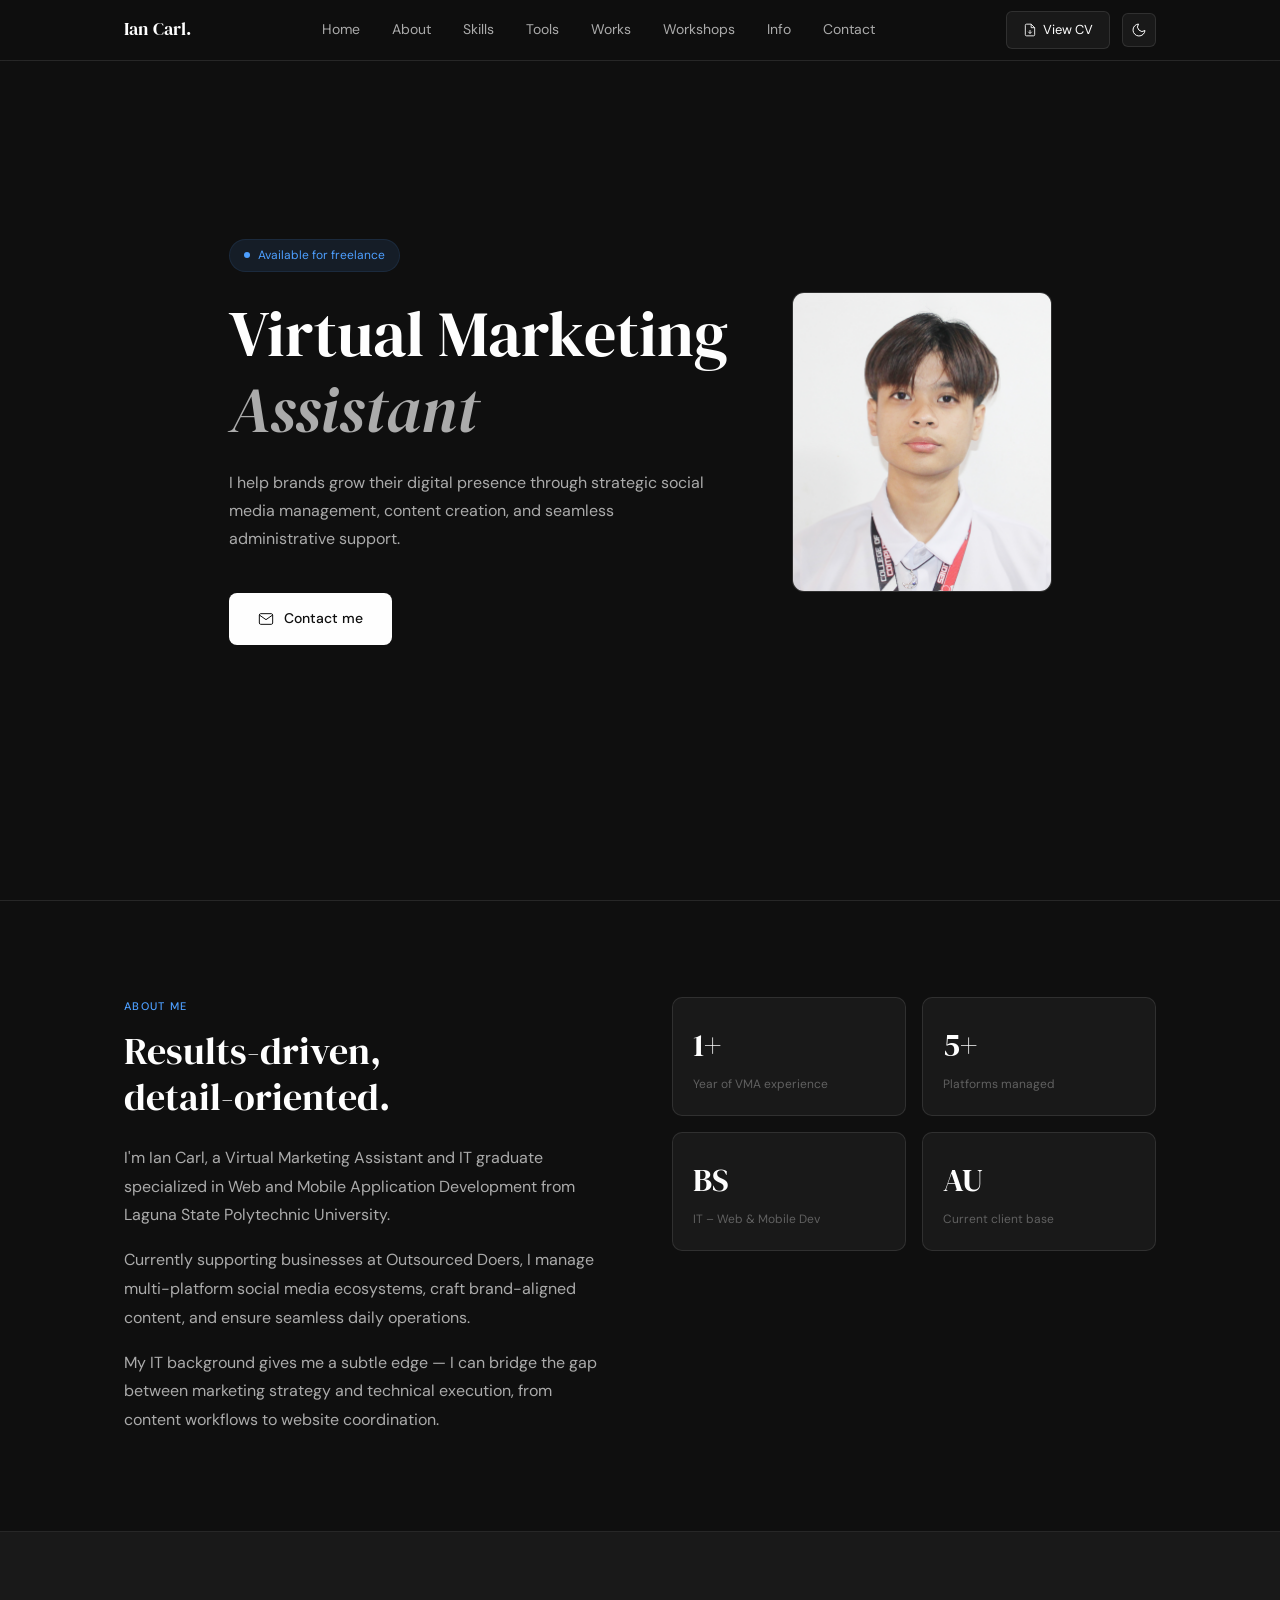
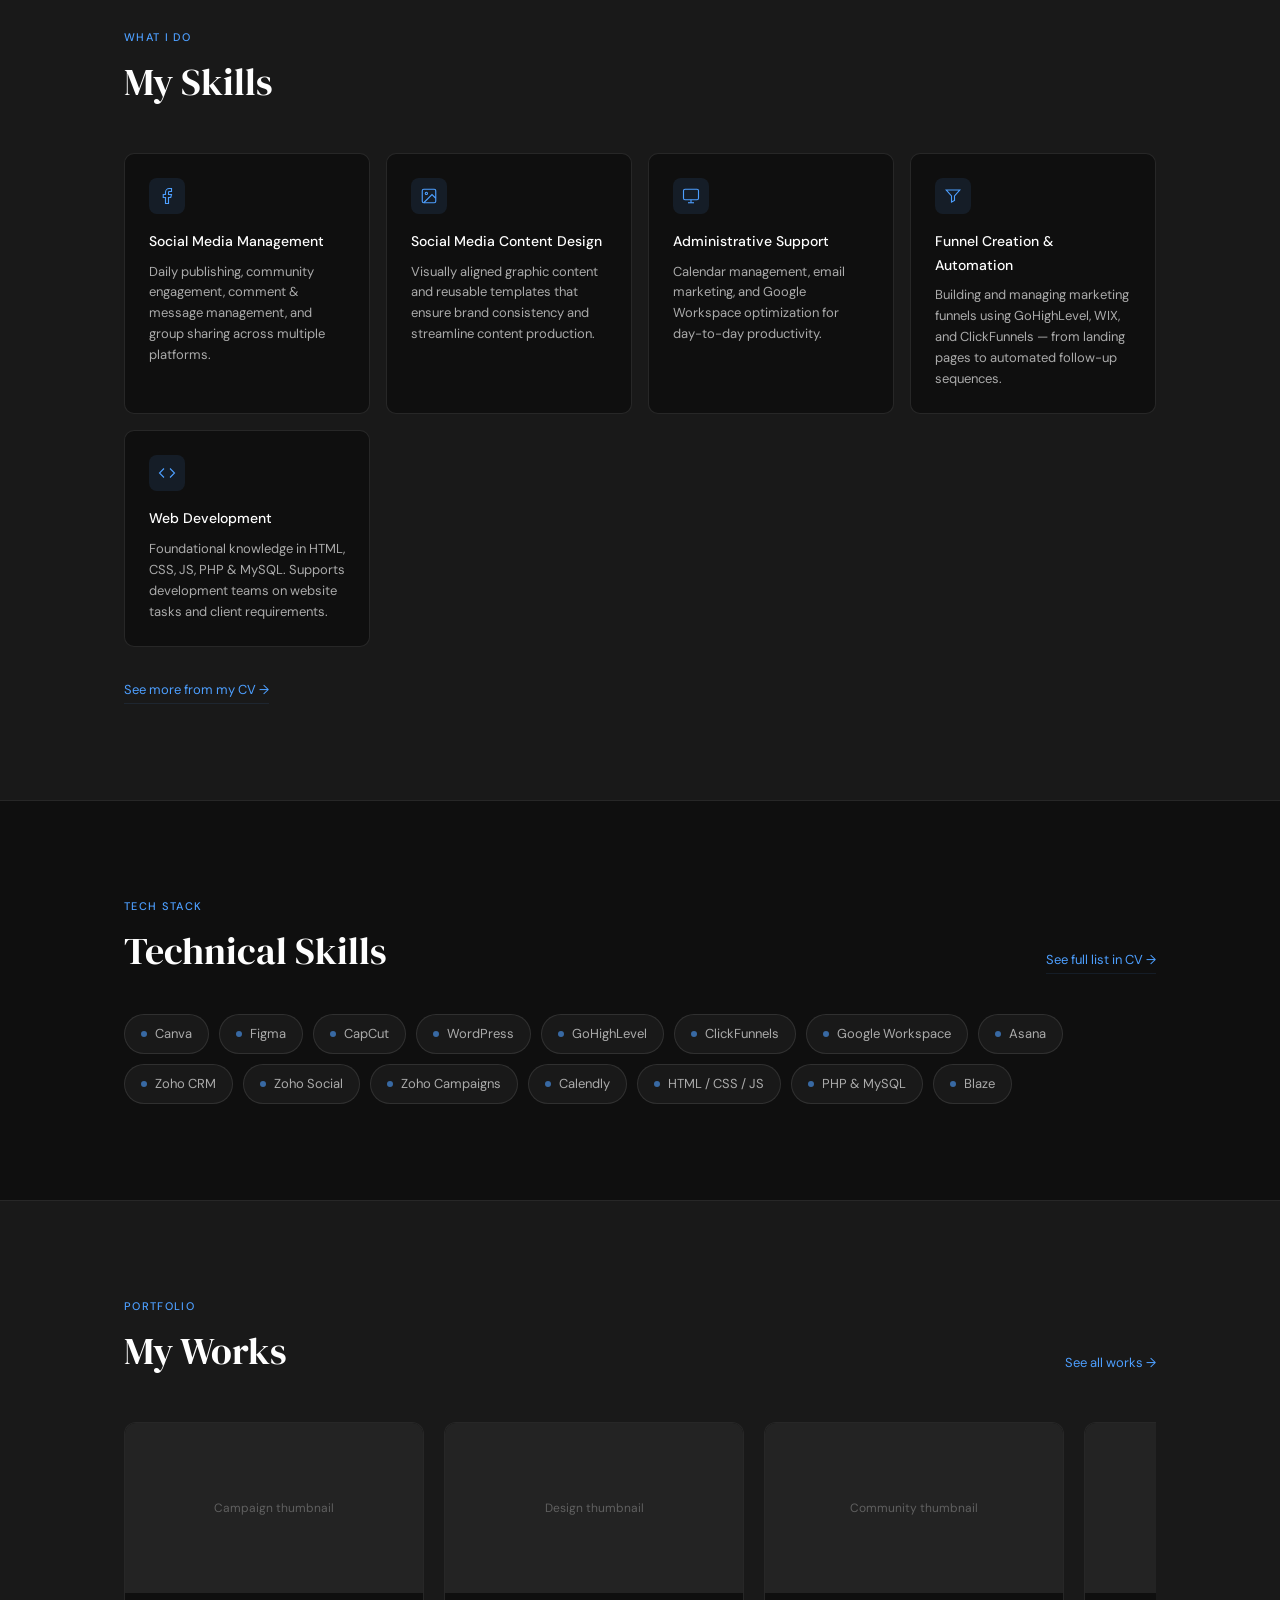
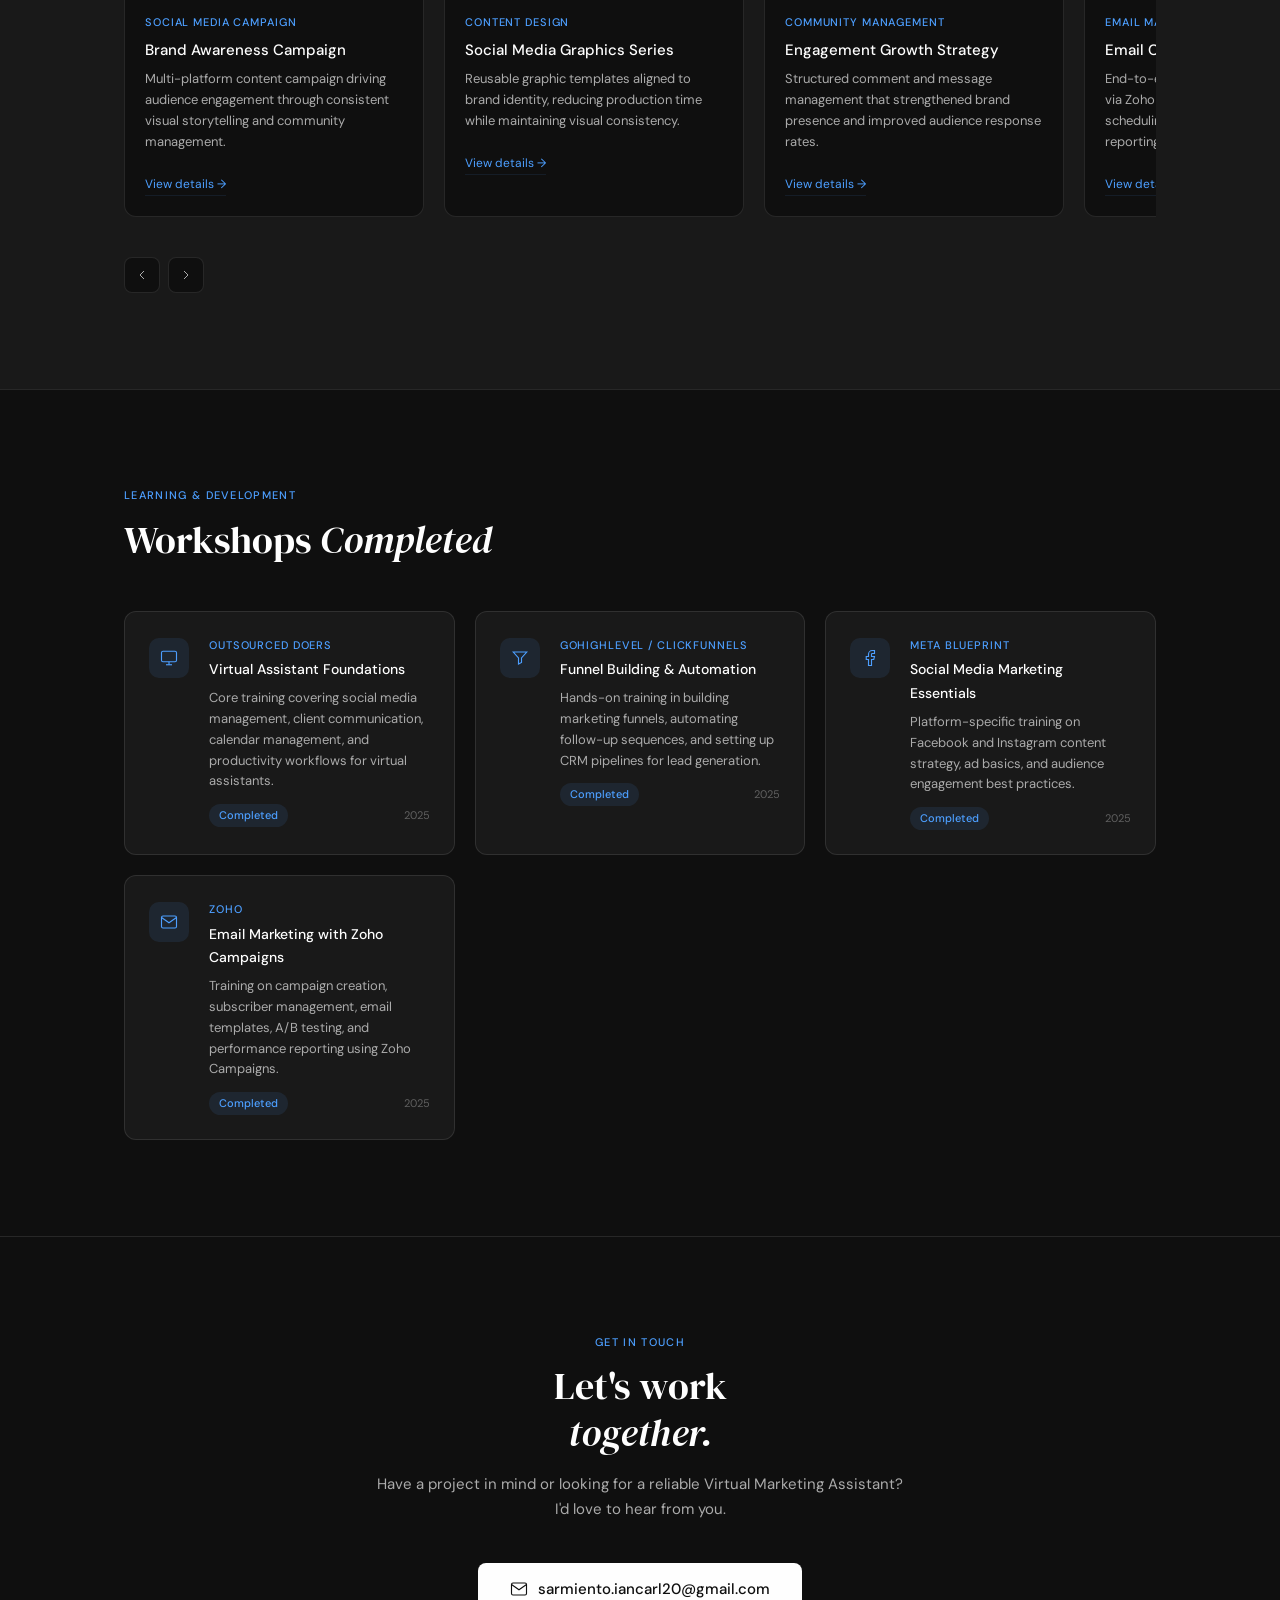
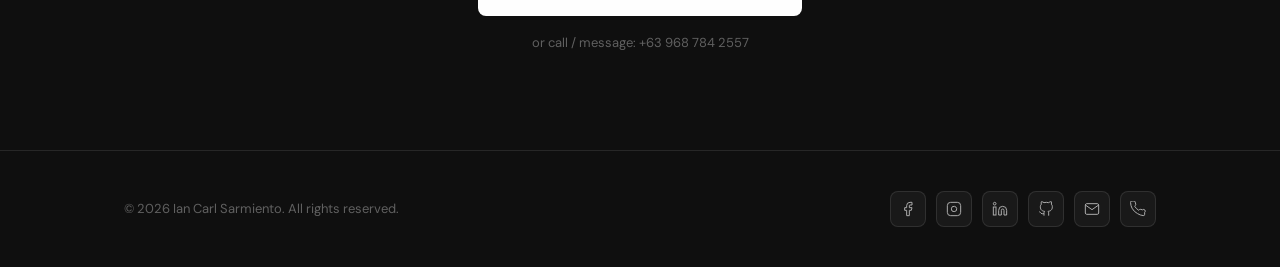
==== commit c99fafd1: "Fixed works.html, updated info" ====
--- a/index.html
+++ b/index.html
@@ -142,7 +142,7 @@
             <svg viewBox="0 0 24 24"><path d="M3 4h18l-7 8v6l-4 2v-8z"/></svg>
           </div>
           <div class="skill-title">Funnel Creation & Automation</div>
-          <div class="skill-desc">Building and managing marketing funnels using GoHighLevel and ClickFunnels — from landing pages to automated follow-up sequences.</div>
+          <div class="skill-desc">Building and managing marketing funnels using GoHighLevel, WIX, and ClickFunnels — from landing pages to automated follow-up sequences.</div>
         </div>
 
         <div class="skill-card fade-up" style="transition-delay:0.25s">
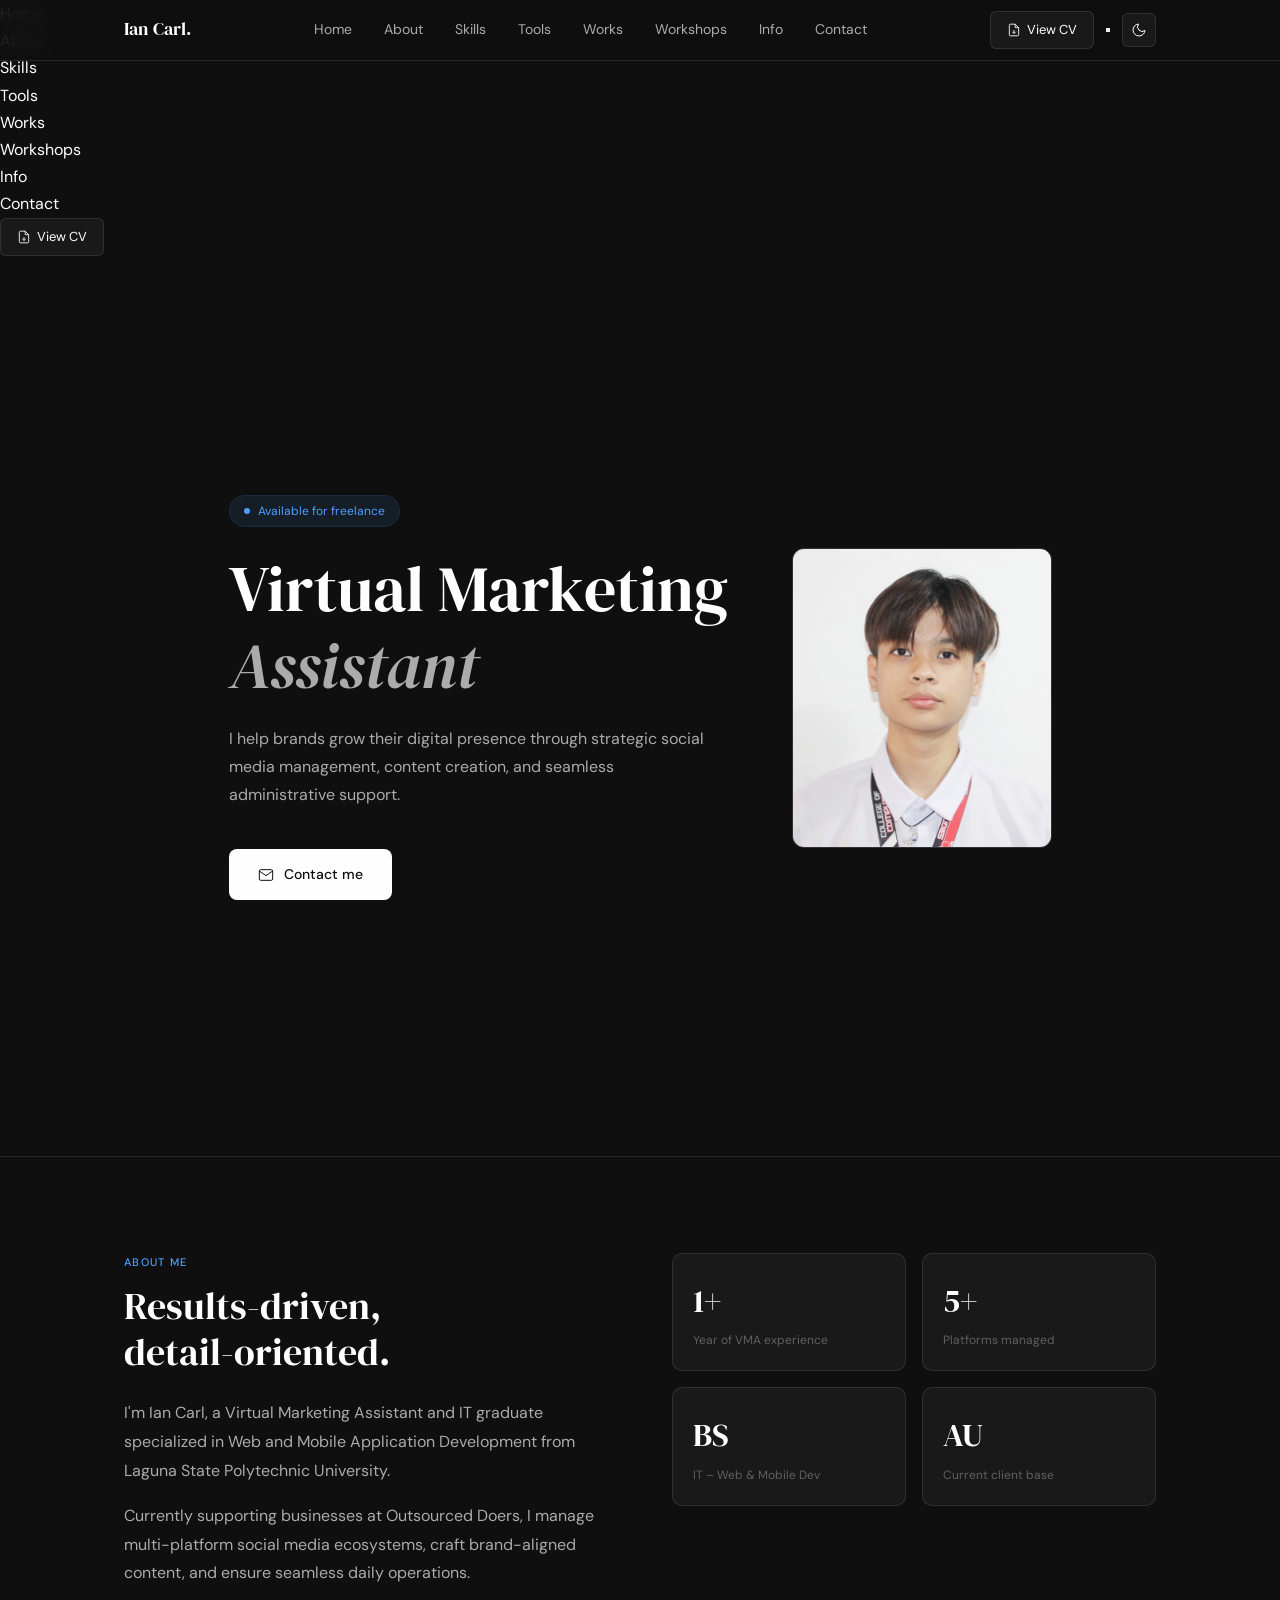
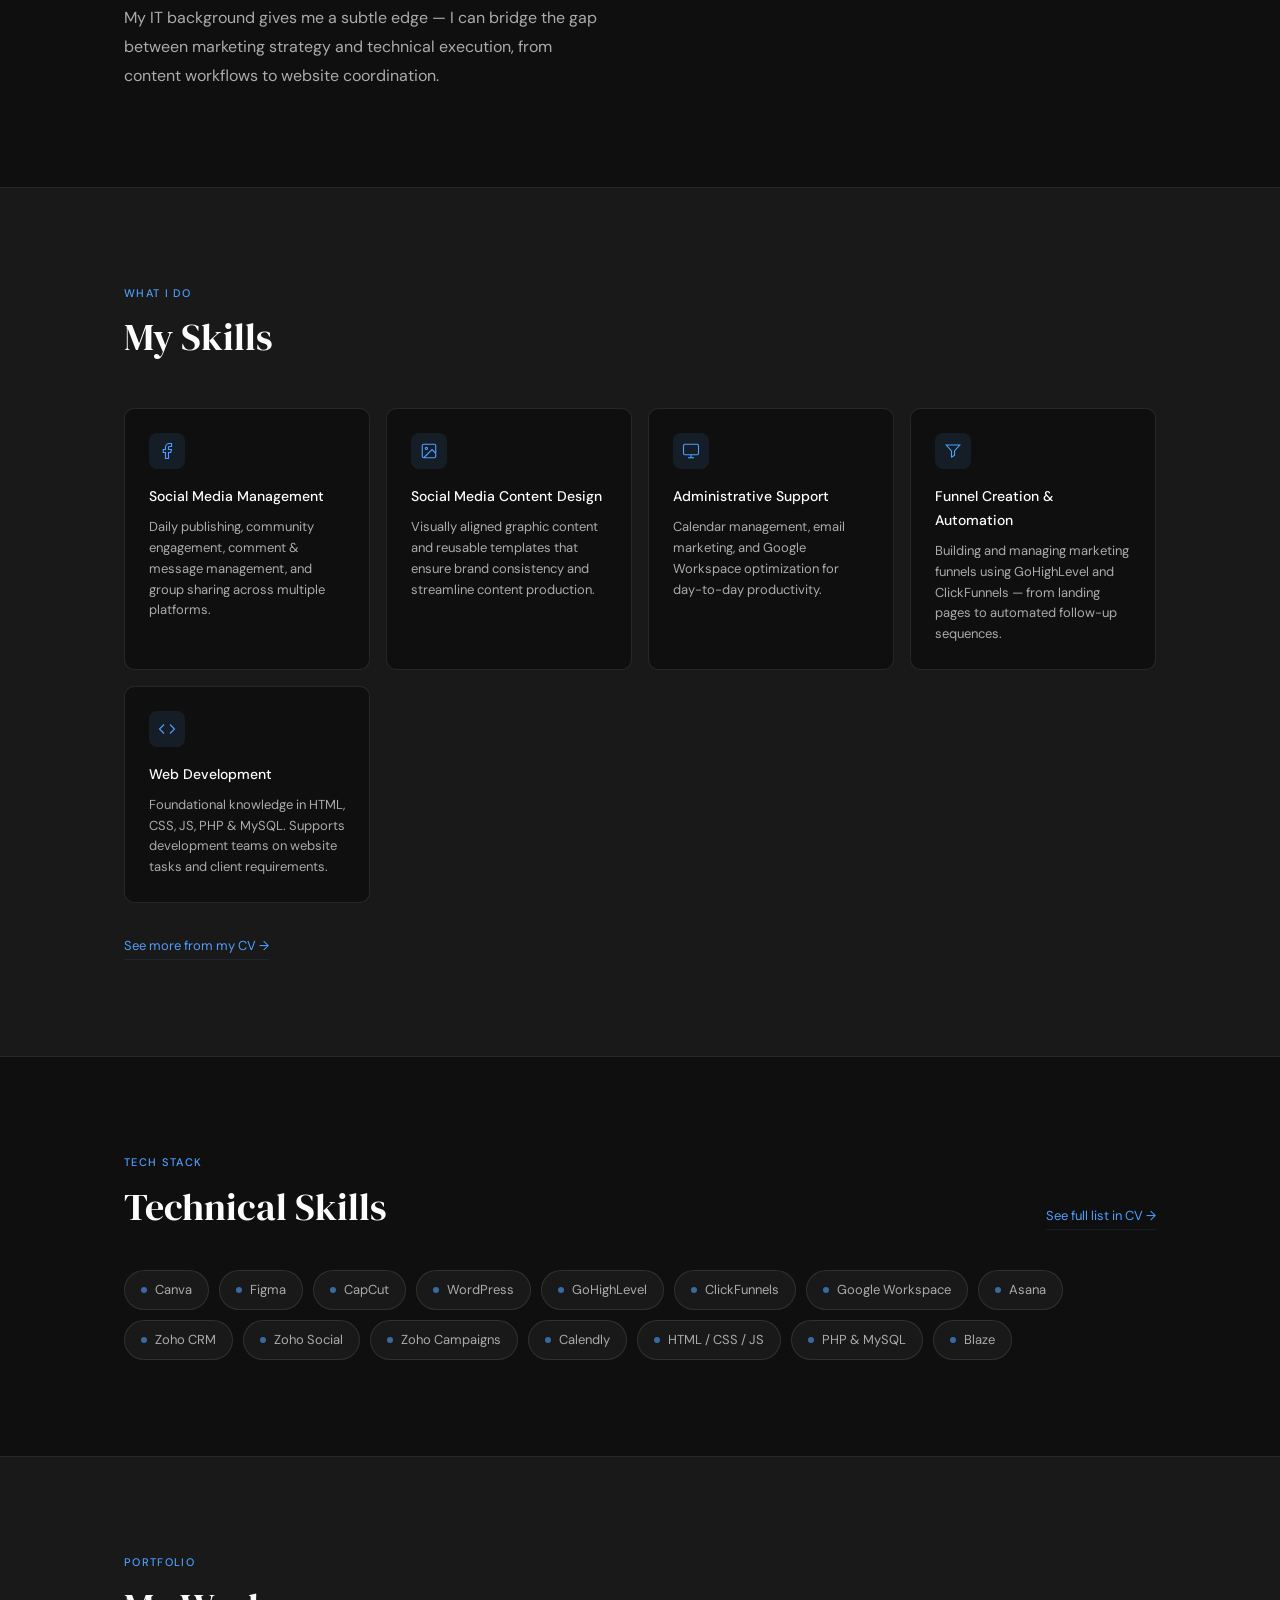
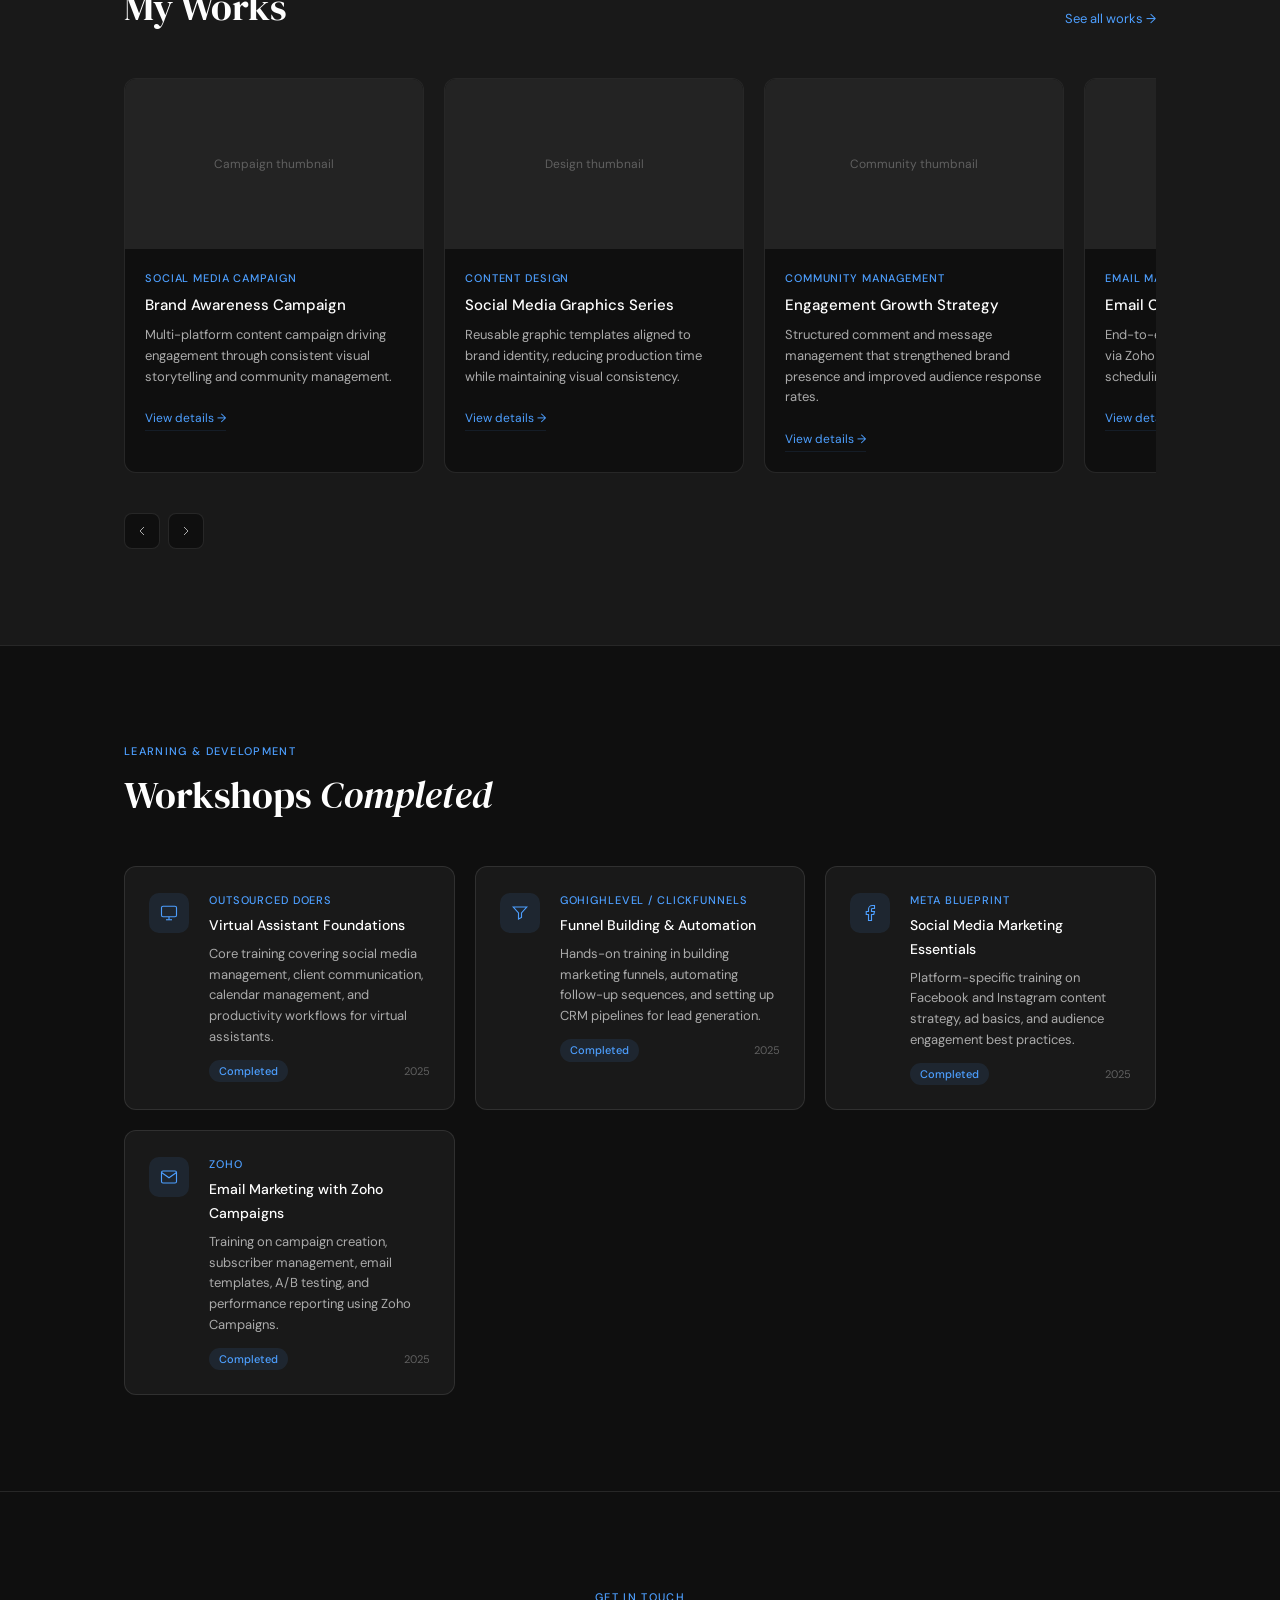
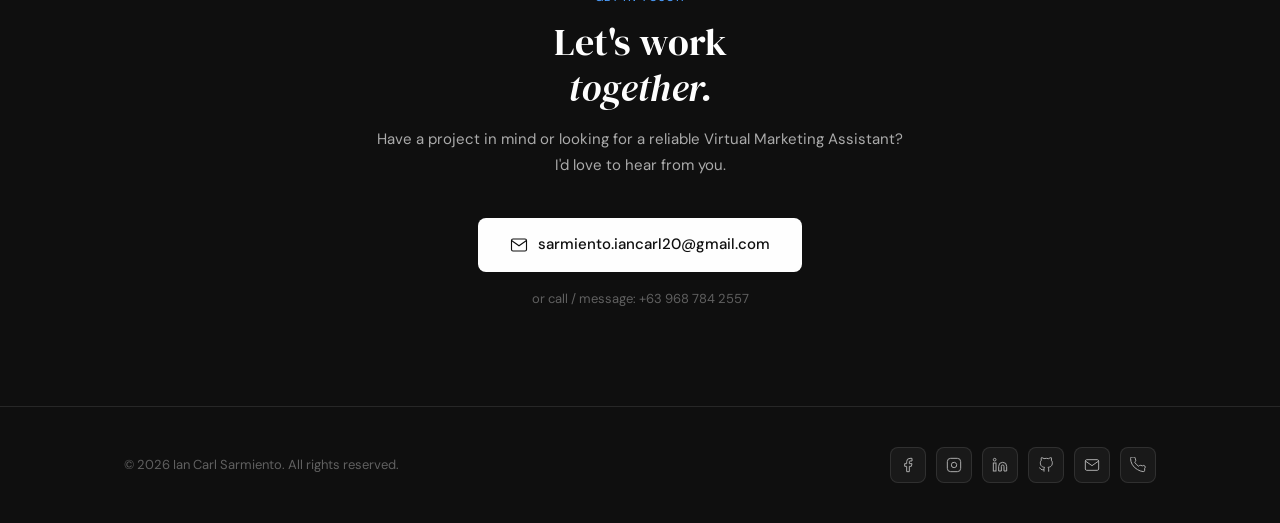
==== commit 63462c51: "Added birthday and age info, and added navicon" ====
--- a/index.html
+++ b/index.html
@@ -3,15 +3,23 @@
 <head>
   <meta charset="UTF-8" />
   <meta name="viewport" content="width=device-width, initial-scale=1.0" />
-  <title>Ian Carl Sarmiento — Virtual Marketing Assistant</title>
+
+  <title>Ian Carl Sarmiento &mdash; Virtual Marketing Assistant</title>
+
   <link rel="preconnect" href="https://fonts.googleapis.com" />
   <link rel="preconnect" href="https://fonts.gstatic.com" crossorigin />
   <link href="https://fonts.googleapis.com/css2?family=DM+Sans:ital,opsz,wght@0,9..40,300;0,9..40,400;0,9..40,500;1,9..40,300&family=DM+Serif+Display:ital@0;1&display=swap" rel="stylesheet" />
+
+  <link rel="icon" type="image/svg+xml" href="data:image/svg+xml,
+  <svg xmlns='http://www.w3.org/2000/svg' viewBox='0 0 64 64'>
+    <path d='M6 16a4 4 0 0 1 4-4h14l6 6h24a4 4 0 0 1 4 4v22a4 4 0 0 1-4 4H10a4 4 0 0 1-4-4V16z' fill='%232d2d2d'/>
+  </svg>">
+
   <link rel="stylesheet" href="styles.css" />
 </head>
 <body>
 
-  <!-- ========== NAV ========== -->
+  <!-- NAV -->
   <nav>
     <div class="nav-inner">
       <span class="nav-logo"><a href="index.html">Ian Carl.</a></span>
@@ -27,9 +35,11 @@
       </ul>
       <div class="nav-right">
         <a class="btn-cv" href="assets/Sarmiento_Ian_Carl_-_CV.pdf" target="_blank" rel="noopener">
-          <svg viewBox="0 0 24 24" stroke-width="1.5"><path d="M14 2H6a2 2 0 00-2 2v16a2 2 0 002 2h12a2 2 0 002-2V8z"/><polyline points="14 2 14 8 20 8"/><line x1="12" y1="12" x2="12" y2="18"/><polyline points="9 15 12 18 15 15"/></svg>
-          View CV
-        </a>
+          <svg viewBox="0 0 24 24" stroke-width="1.5"><path d="M14 2H6a2 2 0 00-2 2v16a2 2 0 002 2h12a2 2 0 002-2V8z"/><polyline points="14 2 14 8 20 8"/><line x1="12" y1="12" x2="12" y2="18"/><polyline points="9 15 12 18 15 15"/></svg> View CV
+        </a>
+        <button class="burger" id="burger" aria-label="Toggle menu">
+          <span></span><span></span><span></span>
+        </button>
         <button class="theme-toggle" id="themeToggle" aria-label="Toggle theme">
           <svg id="iconSun" viewBox="0 0 24 24" style="display:none"><circle cx="12" cy="12" r="5"/><line x1="12" y1="1" x2="12" y2="3"/><line x1="12" y1="21" x2="12" y2="23"/><line x1="4.22" y1="4.22" x2="5.64" y2="5.64"/><line x1="18.36" y1="18.36" x2="19.78" y2="19.78"/><line x1="1" y1="12" x2="3" y2="12"/><line x1="21" y1="12" x2="23" y2="12"/><line x1="4.22" y1="19.78" x2="5.64" y2="18.36"/><line x1="18.36" y1="5.64" x2="19.78" y2="4.22"/></svg>
           <svg id="iconMoon" viewBox="0 0 24 24"><path d="M21 12.79A9 9 0 1111.21 3 7 7 0 0021 12.79z"/></svg>
@@ -38,7 +48,26 @@
     </div>
   </nav>
 
-  <!-- ========== HERO ========== -->
+  <!-- ========== MOBILE MENU ========== -->
+  <div class="mobile-menu" id="mobileMenu">
+    <ul>
+      <li><a href="index.html">Home</a></li>
+      <li><a href="#about">About</a></li>
+      <li><a href="#skills">Skills</a></li>
+      <li><a href="#tools">Tools</a></li>
+      <li><a href="works.html">Works</a></li>
+      <li><a href="#workshops">Workshops</a></li>
+      <li><a href="info.html">Info</a></li>
+      <li><a href="#contact">Contact</a></li>
+    </ul>
+    <div class="mobile-menu-bottom">
+      <a class="btn-cv" href="assets/Sarmiento_Ian_Carl_-_CV.pdf" target="_blank" rel="noopener">
+        <svg viewBox="0 0 24 24" stroke-width="1.5"><path d="M14 2H6a2 2 0 00-2 2v16a2 2 0 002 2h12a2 2 0 002-2V8z"/><polyline points="14 2 14 8 20 8"/><line x1="12" y1="12" x2="12" y2="18"/><polyline points="9 15 12 18 15 15"/></svg> View CV
+      </a>
+    </div>
+  </div>
+
+  <!-- HERO -->
   <section id="hero">
     <div class="container">
       <div class="hero-inner">
@@ -67,7 +96,7 @@
 
   <hr class="divider" />
 
-  <!-- ========== ABOUT ========== -->
+  <!-- ABOUT -->
   <section id="about">
     <div class="container">
       <div class="about-grid">
@@ -75,36 +104,24 @@
           <p class="section-label">About me</p>
           <h2 class="serif" style="margin-bottom:1.5rem">Results-driven,<br>detail-oriented.</h2>
           <div class="about-text">
-            <p>I'm Ian Carl, a Virtual Marketing Assistant and IT graduate specialized in Web and Mobile Application Development from Laguna State Polytechnic University.</p>
+            <p>I&#39;m Ian Carl, a Virtual Marketing Assistant and IT graduate specialized in Web and Mobile Application Development from Laguna State Polytechnic University.</p>
             <p>Currently supporting businesses at Outsourced Doers, I manage multi-platform social media ecosystems, craft brand-aligned content, and ensure seamless daily operations.</p>
-            <p>My IT background gives me a subtle edge — I can bridge the gap between marketing strategy and technical execution, from content workflows to website coordination.</p>
+            <p>My IT background gives me a subtle edge &mdash; I can bridge the gap between marketing strategy and technical execution, from content workflows to website coordination.</p>
           </div>
         </div>
         <div class="about-stats fade-up" style="transition-delay:0.15s">
-          <div class="stat-card">
-            <div class="stat-number serif">1+</div>
-            <div class="stat-label">Year of VMA experience</div>
-          </div>
-          <div class="stat-card">
-            <div class="stat-number serif">5+</div>
-            <div class="stat-label">Platforms managed</div>
-          </div>
-          <div class="stat-card">
-            <div class="stat-number serif">BS</div>
-            <div class="stat-label">IT – Web & Mobile Dev</div>
-          </div>
-          <div class="stat-card">
-            <div class="stat-number serif">AU</div>
-            <div class="stat-label">Current client base</div>
-          </div>
-        </div>
-      </div>
-    </div>
-  </section>
-
-  <hr class="divider" />
-
-  <!-- ========== SKILLS ========== -->
+          <div class="stat-card"><div class="stat-number serif">1+</div><div class="stat-label">Year of VMA experience</div></div>
+          <div class="stat-card"><div class="stat-number serif">5+</div><div class="stat-label">Platforms managed</div></div>
+          <div class="stat-card"><div class="stat-number serif">BS</div><div class="stat-label">IT &ndash; Web &amp; Mobile Dev</div></div>
+          <div class="stat-card"><div class="stat-number serif">AU</div><div class="stat-label">Current client base</div></div>
+        </div>
+      </div>
+    </div>
+  </section>
+
+  <hr class="divider" />
+
+  <!-- SKILLS -->
   <section id="skills">
     <div class="container">
       <div class="fade-up">
@@ -112,57 +129,39 @@
         <h2 class="serif">My Skills</h2>
       </div>
       <div class="skills-grid">
-
         <div class="skill-card fade-up" style="transition-delay:0.05s">
-          <div class="skill-icon">
-            <svg viewBox="0 0 24 24"><path d="M18 2h-3a5 5 0 00-5 5v3H7v4h3v8h4v-8h3l1-4h-4V7a1 1 0 011-1h3z"/></svg>
-          </div>
+          <div class="skill-icon"><svg viewBox="0 0 24 24"><path d="M18 2h-3a5 5 0 00-5 5v3H7v4h3v8h4v-8h3l1-4h-4V7a1 1 0 011-1h3z"/></svg></div>
           <div class="skill-title">Social Media Management</div>
-          <div class="skill-desc">Daily publishing, community engagement, comment & message management, and group sharing across multiple platforms.</div>
-        </div>
-
+          <div class="skill-desc">Daily publishing, community engagement, comment &amp; message management, and group sharing across multiple platforms.</div>
+        </div>
         <div class="skill-card fade-up" style="transition-delay:0.10s">
-          <div class="skill-icon">
-            <svg viewBox="0 0 24 24"><rect x="3" y="3" width="18" height="18" rx="2"/><circle cx="8.5" cy="8.5" r="1.5"/><polyline points="21 15 16 10 5 21"/></svg>
-          </div>
+          <div class="skill-icon"><svg viewBox="0 0 24 24"><rect x="3" y="3" width="18" height="18" rx="2"/><circle cx="8.5" cy="8.5" r="1.5"/><polyline points="21 15 16 10 5 21"/></svg></div>
           <div class="skill-title">Social Media Content Design</div>
           <div class="skill-desc">Visually aligned graphic content and reusable templates that ensure brand consistency and streamline content production.</div>
         </div>
-
         <div class="skill-card fade-up" style="transition-delay:0.15s">
-          <div class="skill-icon">
-            <svg viewBox="0 0 24 24"><rect x="2" y="3" width="20" height="14" rx="2"/><line x1="8" y1="21" x2="16" y2="21"/><line x1="12" y1="17" x2="12" y2="21"/></svg>
-          </div>
+          <div class="skill-icon"><svg viewBox="0 0 24 24"><rect x="2" y="3" width="20" height="14" rx="2"/><line x1="8" y1="21" x2="16" y2="21"/><line x1="12" y1="17" x2="12" y2="21"/></svg></div>
           <div class="skill-title">Administrative Support</div>
           <div class="skill-desc">Calendar management, email marketing, and Google Workspace optimization for day-to-day productivity.</div>
         </div>
-
         <div class="skill-card fade-up" style="transition-delay:0.20s">
-          <div class="skill-icon">
-            <svg viewBox="0 0 24 24"><path d="M3 4h18l-7 8v6l-4 2v-8z"/></svg>
-          </div>
-          <div class="skill-title">Funnel Creation & Automation</div>
-          <div class="skill-desc">Building and managing marketing funnels using GoHighLevel, WIX, and ClickFunnels — from landing pages to automated follow-up sequences.</div>
-        </div>
-
+          <div class="skill-icon"><svg viewBox="0 0 24 24"><path d="M3 4h18l-7 8v6l-4 2v-8z"/></svg></div>
+          <div class="skill-title">Funnel Creation &amp; Automation</div>
+          <div class="skill-desc">Building and managing marketing funnels using GoHighLevel and ClickFunnels &mdash; from landing pages to automated follow-up sequences.</div>
+        </div>
         <div class="skill-card fade-up" style="transition-delay:0.25s">
-          <div class="skill-icon">
-            <svg viewBox="0 0 24 24"><polyline points="16 18 22 12 16 6"/><polyline points="8 6 2 12 8 18"/></svg>
-          </div>
+          <div class="skill-icon"><svg viewBox="0 0 24 24"><polyline points="16 18 22 12 16 6"/><polyline points="8 6 2 12 8 18"/></svg></div>
           <div class="skill-title">Web Development</div>
-          <div class="skill-desc">Foundational knowledge in HTML, CSS, JS, PHP & MySQL. Supports development teams on website tasks and client requirements.</div>
-        </div>
-
-      </div>
-      <a class="skills-more fade-up" href="assets/Sarmiento_Ian_Carl_-_CV.pdf" target="_blank">
-        See more from my CV →
-      </a>
-    </div>
-  </section>
-
-  <hr class="divider" />
-
-  <!-- ========== TOOLS ========== -->
+          <div class="skill-desc">Foundational knowledge in HTML, CSS, JS, PHP &amp; MySQL. Supports development teams on website tasks and client requirements.</div>
+        </div>
+      </div>
+      <a class="skills-more fade-up" href="assets/Sarmiento_Ian_Carl_-_CV.pdf" target="_blank">See more from my CV &rarr;</a>
+    </div>
+  </section>
+
+  <hr class="divider" />
+
+  <!-- TOOLS -->
   <section id="tools">
     <div class="container">
       <div class="tools-header fade-up">
@@ -170,7 +169,7 @@
           <p class="section-label">Tech stack</p>
           <h2 class="serif">Technical Skills</h2>
         </div>
-        <a class="skills-more" href="assets/Sarmiento_Ian_Carl_-_CV.pdf" target="_blank">See full list in CV →</a>
+        <a class="skills-more" href="assets/Sarmiento_Ian_Carl_-_CV.pdf" target="_blank">See full list in CV &rarr;</a>
       </div>
       <div class="tools-grid fade-up" style="transition-delay:0.1s">
         <span class="tool-pill"><span class="tool-dot"></span>Canva</span>
@@ -186,7 +185,7 @@
         <span class="tool-pill"><span class="tool-dot"></span>Zoho Campaigns</span>
         <span class="tool-pill"><span class="tool-dot"></span>Calendly</span>
         <span class="tool-pill"><span class="tool-dot"></span>HTML / CSS / JS</span>
-        <span class="tool-pill"><span class="tool-dot"></span>PHP & MySQL</span>
+        <span class="tool-pill"><span class="tool-dot"></span>PHP &amp; MySQL</span>
         <span class="tool-pill"><span class="tool-dot"></span>Blaze</span>
       </div>
     </div>
@@ -194,7 +193,7 @@
 
   <hr class="divider" />
 
-  <!-- ========== WORKS ========== -->
+  <!-- WORKS -->
   <section id="works">
     <div class="container">
       <div class="works-header fade-up">
@@ -202,51 +201,46 @@
           <p class="section-label">Portfolio</p>
           <h2 class="serif">My Works</h2>
         </div>
-        <a href="works.html">See all works →</a>
+        <a href="works.html">See all works &rarr;</a>
       </div>
       <div class="carousel-wrap">
         <div class="carousel" id="carousel">
-
           <div class="work-card">
             <div class="work-thumb"><span class="work-thumb-label">Campaign thumbnail</span></div>
             <div class="work-body">
               <div class="work-type">Social Media Campaign</div>
               <div class="work-title">Brand Awareness Campaign</div>
-              <div class="work-desc">Multi-platform content campaign driving audience engagement through consistent visual storytelling and community management.</div>
-              <a class="work-link" href="works.html">View details →</a>
+              <div class="work-desc">Multi-platform content campaign driving engagement through consistent visual storytelling and community management.</div>
+              <a class="work-link" href="works.html">View details &rarr;</a>
             </div>
           </div>
-
           <div class="work-card">
             <div class="work-thumb"><span class="work-thumb-label">Design thumbnail</span></div>
             <div class="work-body">
               <div class="work-type">Content Design</div>
               <div class="work-title">Social Media Graphics Series</div>
               <div class="work-desc">Reusable graphic templates aligned to brand identity, reducing production time while maintaining visual consistency.</div>
-              <a class="work-link" href="works.html">View details →</a>
+              <a class="work-link" href="works.html">View details &rarr;</a>
             </div>
           </div>
-
           <div class="work-card">
             <div class="work-thumb"><span class="work-thumb-label">Community thumbnail</span></div>
             <div class="work-body">
               <div class="work-type">Community Management</div>
               <div class="work-title">Engagement Growth Strategy</div>
               <div class="work-desc">Structured comment and message management that strengthened brand presence and improved audience response rates.</div>
-              <a class="work-link" href="works.html">View details →</a>
+              <a class="work-link" href="works.html">View details &rarr;</a>
             </div>
           </div>
-
           <div class="work-card">
             <div class="work-thumb"><span class="work-thumb-label">Email thumbnail</span></div>
             <div class="work-body">
               <div class="work-type">Email Marketing</div>
               <div class="work-title">Email Campaign Execution</div>
-              <div class="work-desc">End-to-end email campaign management via Zoho Campaigns — from content scheduling to performance tracking and reporting.</div>
-              <a class="work-link" href="works.html">View details →</a>
+              <div class="work-desc">End-to-end email campaign management via Zoho Campaigns &mdash; from content scheduling to performance tracking.</div>
+              <a class="work-link" href="works.html">View details &rarr;</a>
             </div>
           </div>
-
         </div>
         <div class="carousel-nav fade-up">
           <button class="carousel-btn" id="prevBtn" aria-label="Previous">
@@ -262,91 +256,64 @@
 
   <hr class="divider" />
 
-  <!-- ========== WORKSHOPS ========== -->
+  <!-- WORKSHOPS -->
   <section id="workshops">
     <div class="container">
       <div class="workshops-header fade-up">
-        <div>
-          <p class="section-label">Learning & Development</p>
-          <h2 class="serif">Workshops <em>Completed</em></h2>
-        </div>
+        <p class="section-label">Learning &amp; Development</p>
+        <h2 class="serif">Workshops <em>Completed</em></h2>
       </div>
       <div class="workshops-grid fade-up" style="transition-delay:0.05s">
-
         <div class="workshop-card">
-          <div class="workshop-icon">
-            <svg viewBox="0 0 24 24"><rect x="2" y="3" width="20" height="14" rx="2"/><line x1="8" y1="21" x2="16" y2="21"/><line x1="12" y1="17" x2="12" y2="21"/></svg>
-          </div>
+          <div class="workshop-icon"><svg viewBox="0 0 24 24"><rect x="2" y="3" width="20" height="14" rx="2"/><line x1="8" y1="21" x2="16" y2="21"/><line x1="12" y1="17" x2="12" y2="21"/></svg></div>
           <div class="workshop-body">
             <div class="workshop-org">Outsourced Doers</div>
             <div class="workshop-title">Virtual Assistant Foundations</div>
             <div class="workshop-desc">Core training covering social media management, client communication, calendar management, and productivity workflows for virtual assistants.</div>
-            <div class="workshop-meta">
-              <span class="workshop-badge">Completed</span>
-              <span class="workshop-year">2025</span>
-            </div>
-          </div>
-        </div>
-
+            <div class="workshop-meta"><span class="workshop-badge">Completed</span><span class="workshop-year">2025</span></div>
+          </div>
+        </div>
         <div class="workshop-card">
-          <div class="workshop-icon">
-            <svg viewBox="0 0 24 24"><path d="M3 4h18l-7 8v6l-4 2v-8z"/></svg>
-          </div>
+          <div class="workshop-icon"><svg viewBox="0 0 24 24"><path d="M3 4h18l-7 8v6l-4 2v-8z"/></svg></div>
           <div class="workshop-body">
             <div class="workshop-org">GoHighLevel / ClickFunnels</div>
-            <div class="workshop-title">Funnel Building & Automation</div>
+            <div class="workshop-title">Funnel Building &amp; Automation</div>
             <div class="workshop-desc">Hands-on training in building marketing funnels, automating follow-up sequences, and setting up CRM pipelines for lead generation.</div>
-            <div class="workshop-meta">
-              <span class="workshop-badge">Completed</span>
-              <span class="workshop-year">2025</span>
-            </div>
-          </div>
-        </div>
-
+            <div class="workshop-meta"><span class="workshop-badge">Completed</span><span class="workshop-year">2025</span></div>
+          </div>
+        </div>
         <div class="workshop-card">
-          <div class="workshop-icon">
-            <svg viewBox="0 0 24 24"><path d="M18 2h-3a5 5 0 00-5 5v3H7v4h3v8h4v-8h3l1-4h-4V7a1 1 0 011-1h3z"/></svg>
-          </div>
+          <div class="workshop-icon"><svg viewBox="0 0 24 24"><path d="M18 2h-3a5 5 0 00-5 5v3H7v4h3v8h4v-8h3l1-4h-4V7a1 1 0 011-1h3z"/></svg></div>
           <div class="workshop-body">
             <div class="workshop-org">Meta Blueprint</div>
             <div class="workshop-title">Social Media Marketing Essentials</div>
             <div class="workshop-desc">Platform-specific training on Facebook and Instagram content strategy, ad basics, and audience engagement best practices.</div>
-            <div class="workshop-meta">
-              <span class="workshop-badge">Completed</span>
-              <span class="workshop-year">2025</span>
-            </div>
-          </div>
-        </div>
-
+            <div class="workshop-meta"><span class="workshop-badge">Completed</span><span class="workshop-year">2025</span></div>
+          </div>
+        </div>
         <div class="workshop-card">
-          <div class="workshop-icon">
-            <svg viewBox="0 0 24 24"><path d="M4 4h16c1.1 0 2 .9 2 2v12c0 1.1-.9 2-2 2H4c-1.1 0-2-.9-2-2V6c0-1.1.9-2 2-2z"/><polyline points="22,6 12,13 2,6"/></svg>
-          </div>
+          <div class="workshop-icon"><svg viewBox="0 0 24 24"><path d="M4 4h16c1.1 0 2 .9 2 2v12c0 1.1-.9 2-2 2H4c-1.1 0-2-.9-2-2V6c0-1.1.9-2 2-2z"/><polyline points="22,6 12,13 2,6"/></svg></div>
           <div class="workshop-body">
             <div class="workshop-org">Zoho</div>
             <div class="workshop-title">Email Marketing with Zoho Campaigns</div>
             <div class="workshop-desc">Training on campaign creation, subscriber management, email templates, A/B testing, and performance reporting using Zoho Campaigns.</div>
-            <div class="workshop-meta">
-              <span class="workshop-badge">Completed</span>
-              <span class="workshop-year">2025</span>
-            </div>
-          </div>
-        </div>
-
-      </div>
-    </div>
-  </section>
-
-  <hr class="divider" />
-
-  <!-- ========== CONTACT ========== -->
+            <div class="workshop-meta"><span class="workshop-badge">Completed</span><span class="workshop-year">2025</span></div>
+          </div>
+        </div>
+      </div>
+    </div>
+  </section>
+
+  <hr class="divider" />
+
+  <!-- CONTACT -->
   <section id="contact">
     <div class="container">
       <div class="contact-inner fade-up">
         <p class="section-label">Get in touch</p>
-        <h2 class="serif" style="margin-bottom:0">Let's work<br><em>together.</em></h2>
-        <p class="contact-desc">Have a project in mind or looking for a reliable Virtual Marketing Assistant?<br>I'd love to hear from you.</p>
-        <a class="contact-email" href="mailto:sarmiento.iancarl20@gmail.com">
+        <h2 class="serif" style="margin-bottom:0">Let&#39;s work<br><em>together.</em></h2>
+        <p class="contact-desc">Have a project in mind or looking for a reliable Virtual Marketing Assistant?<br>I&#39;d love to hear from you.</p>
+        <a class="contact-email" href="ma&#105;lto&#58;sarmiento.iancarl20&#64;gmail.com">
           <svg viewBox="0 0 24 24" stroke-width="1.5"><path d="M4 4h16c1.1 0 2 .9 2 2v12c0 1.1-.9 2-2 2H4c-1.1 0-2-.9-2-2V6c0-1.1.9-2 2-2z"/><polyline points="22,6 12,13 2,6"/></svg>
           sarmiento.iancarl20@gmail.com
         </a>
@@ -355,10 +322,9 @@
     </div>
   </section>
 
-  <!-- ========== FOOTER ========== -->
   <footer>
     <div class="footer-inner">
-      <span class="footer-copy">© 2026 Ian Carl Sarmiento. All rights reserved.</span>
+      <span class="footer-copy">&copy; 2026 Ian Carl Sarmiento. All rights reserved.</span>
       <div class="footer-socials">
         <a class="social-link" href="https://www.facebook.com/icsrmnt" target="_blank" rel="noopener" aria-label="Facebook">
           <svg viewBox="0 0 24 24"><path d="M18 2h-3a5 5 0 00-5 5v3H7v4h3v8h4v-8h3l1-4h-4V7a1 1 0 011-1h3z"/></svg>
@@ -372,7 +338,7 @@
         <a class="social-link" href="https://github.com/sarmientoiancarl" target="_blank" rel="noopener" aria-label="GitHub">
           <svg viewBox="0 0 24 24"><path d="M9 19c-5 1.5-5-2.5-7-3m14 6v-3.87a3.37 3.37 0 00-.94-2.61c3.14-.35 6.44-1.54 6.44-7A5.44 5.44 0 0020 4.77 5.07 5.07 0 0019.91 1S18.73.65 16 2.48a13.38 13.38 0 00-7 0C6.27.65 5.09 1 5.09 1A5.07 5.07 0 005 4.77a5.44 5.44 0 00-1.5 3.78c0 5.42 3.3 6.61 6.44 7A3.37 3.37 0 009 18.13V22"/></svg>
         </a>
-        <a class="social-link" href="mailto:sarmiento.iancarl20@gmail.com" aria-label="Email">
+        <a class="social-link" href="ma&#105;lto&#58;sarmiento.iancarl20&#64;gmail.com" aria-label="Email">
           <svg viewBox="0 0 24 24"><path d="M4 4h16c1.1 0 2 .9 2 2v12c0 1.1-.9 2-2 2H4c-1.1 0-2-.9-2-2V6c0-1.1.9-2 2-2z"/><polyline points="22,6 12,13 2,6"/></svg>
         </a>
         <a class="social-link" href="tel:+639687842557" aria-label="Phone">
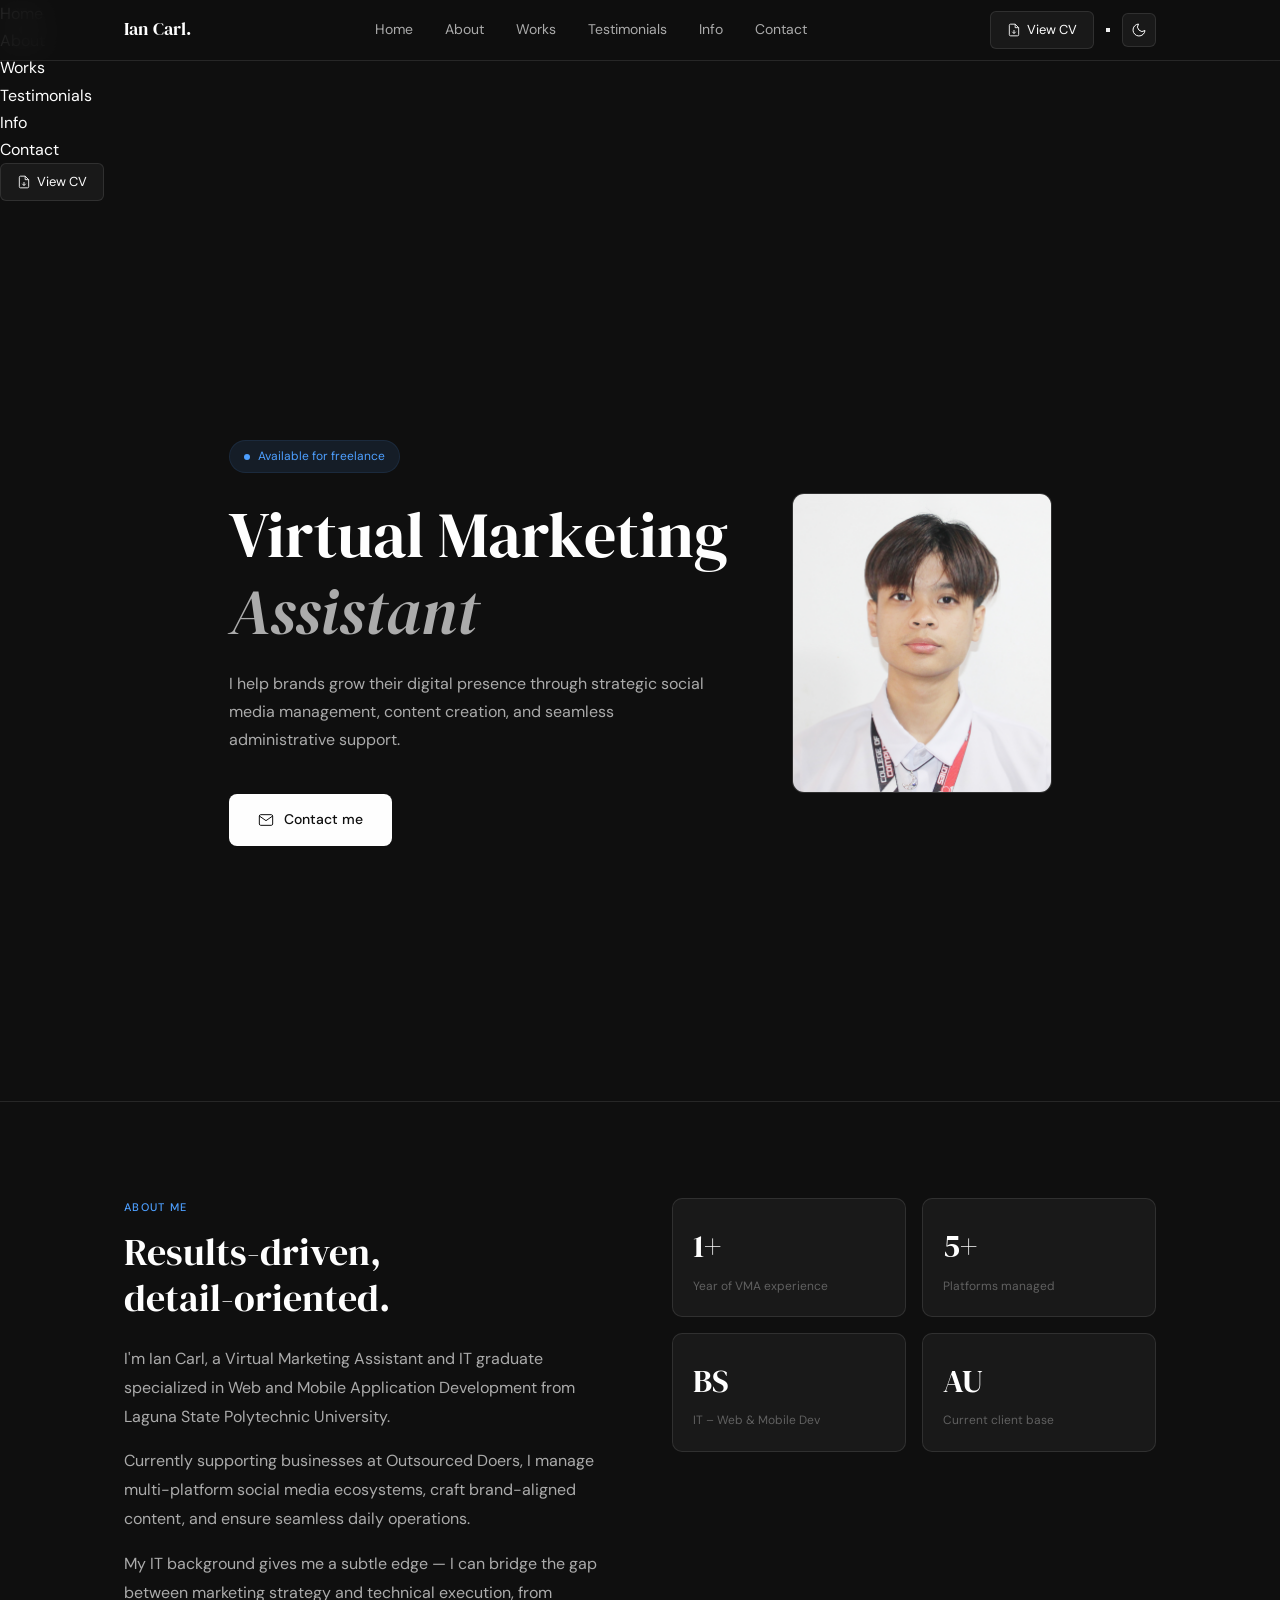
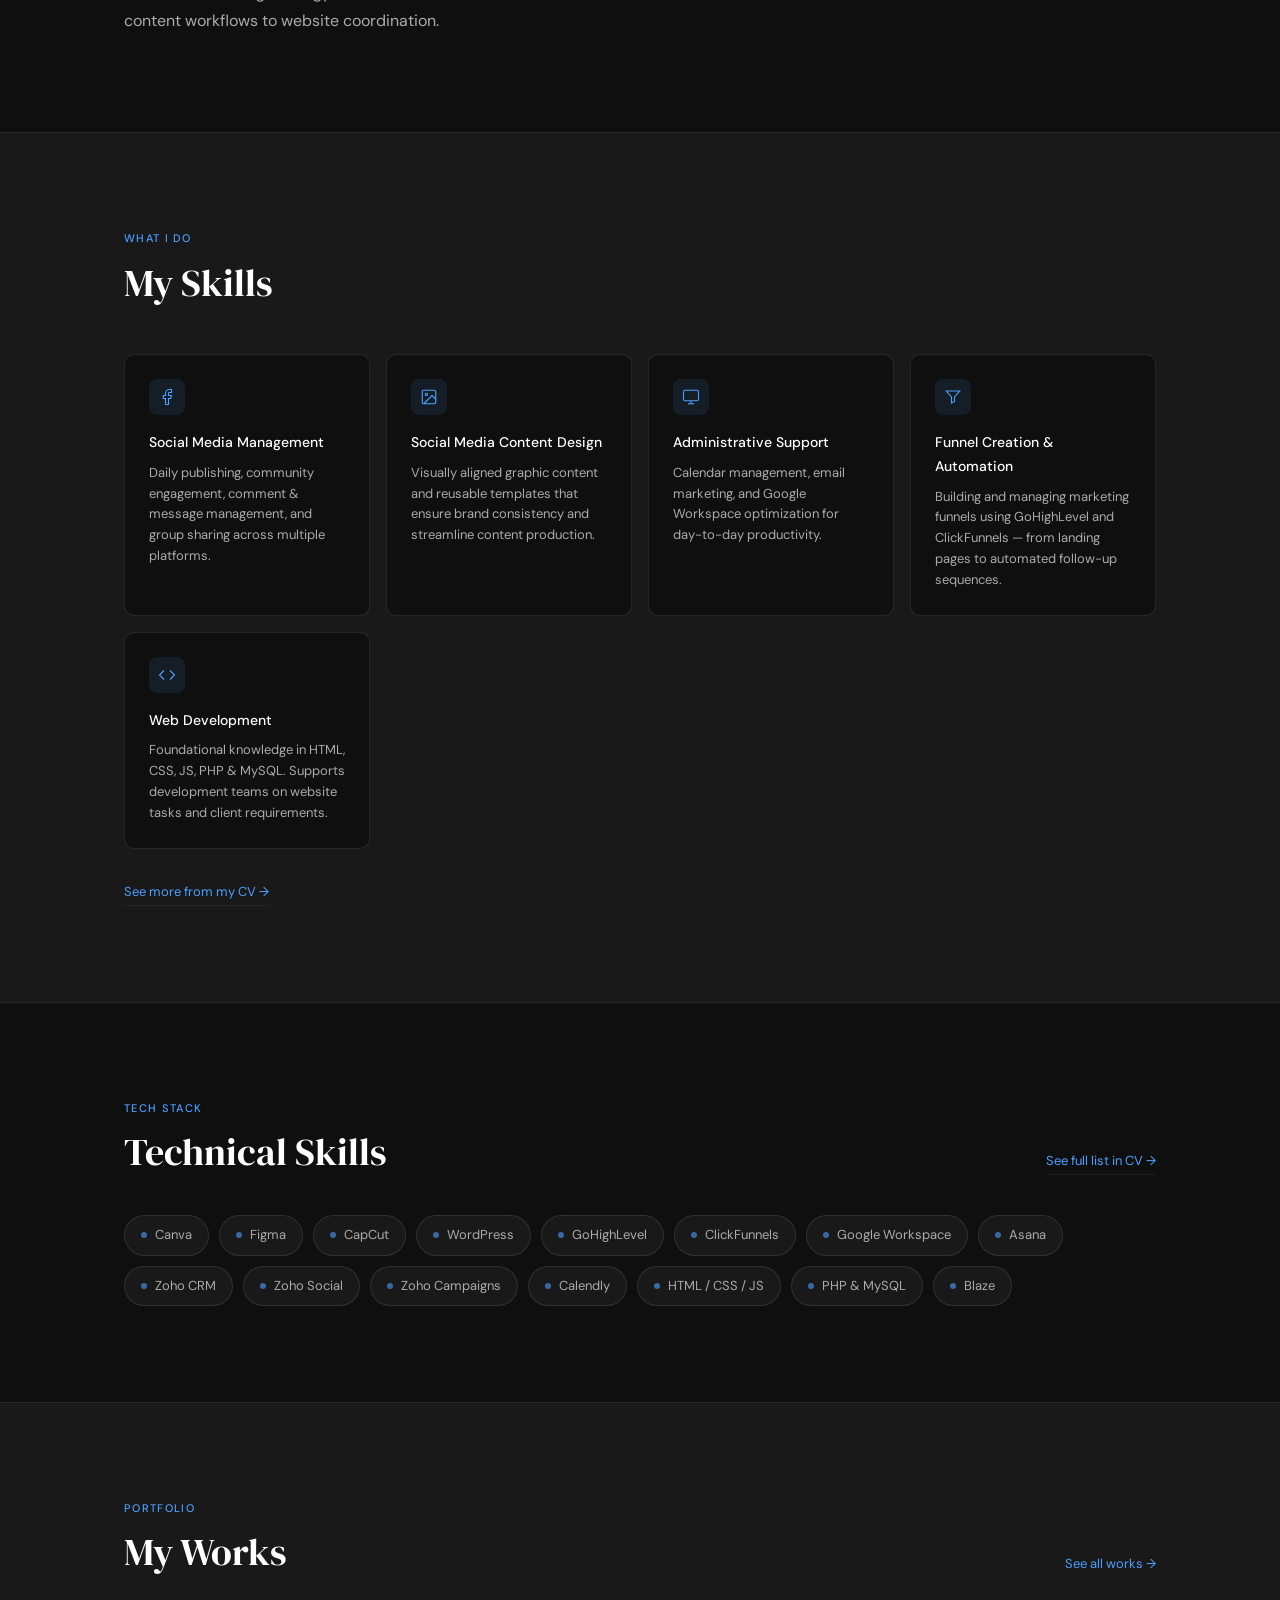
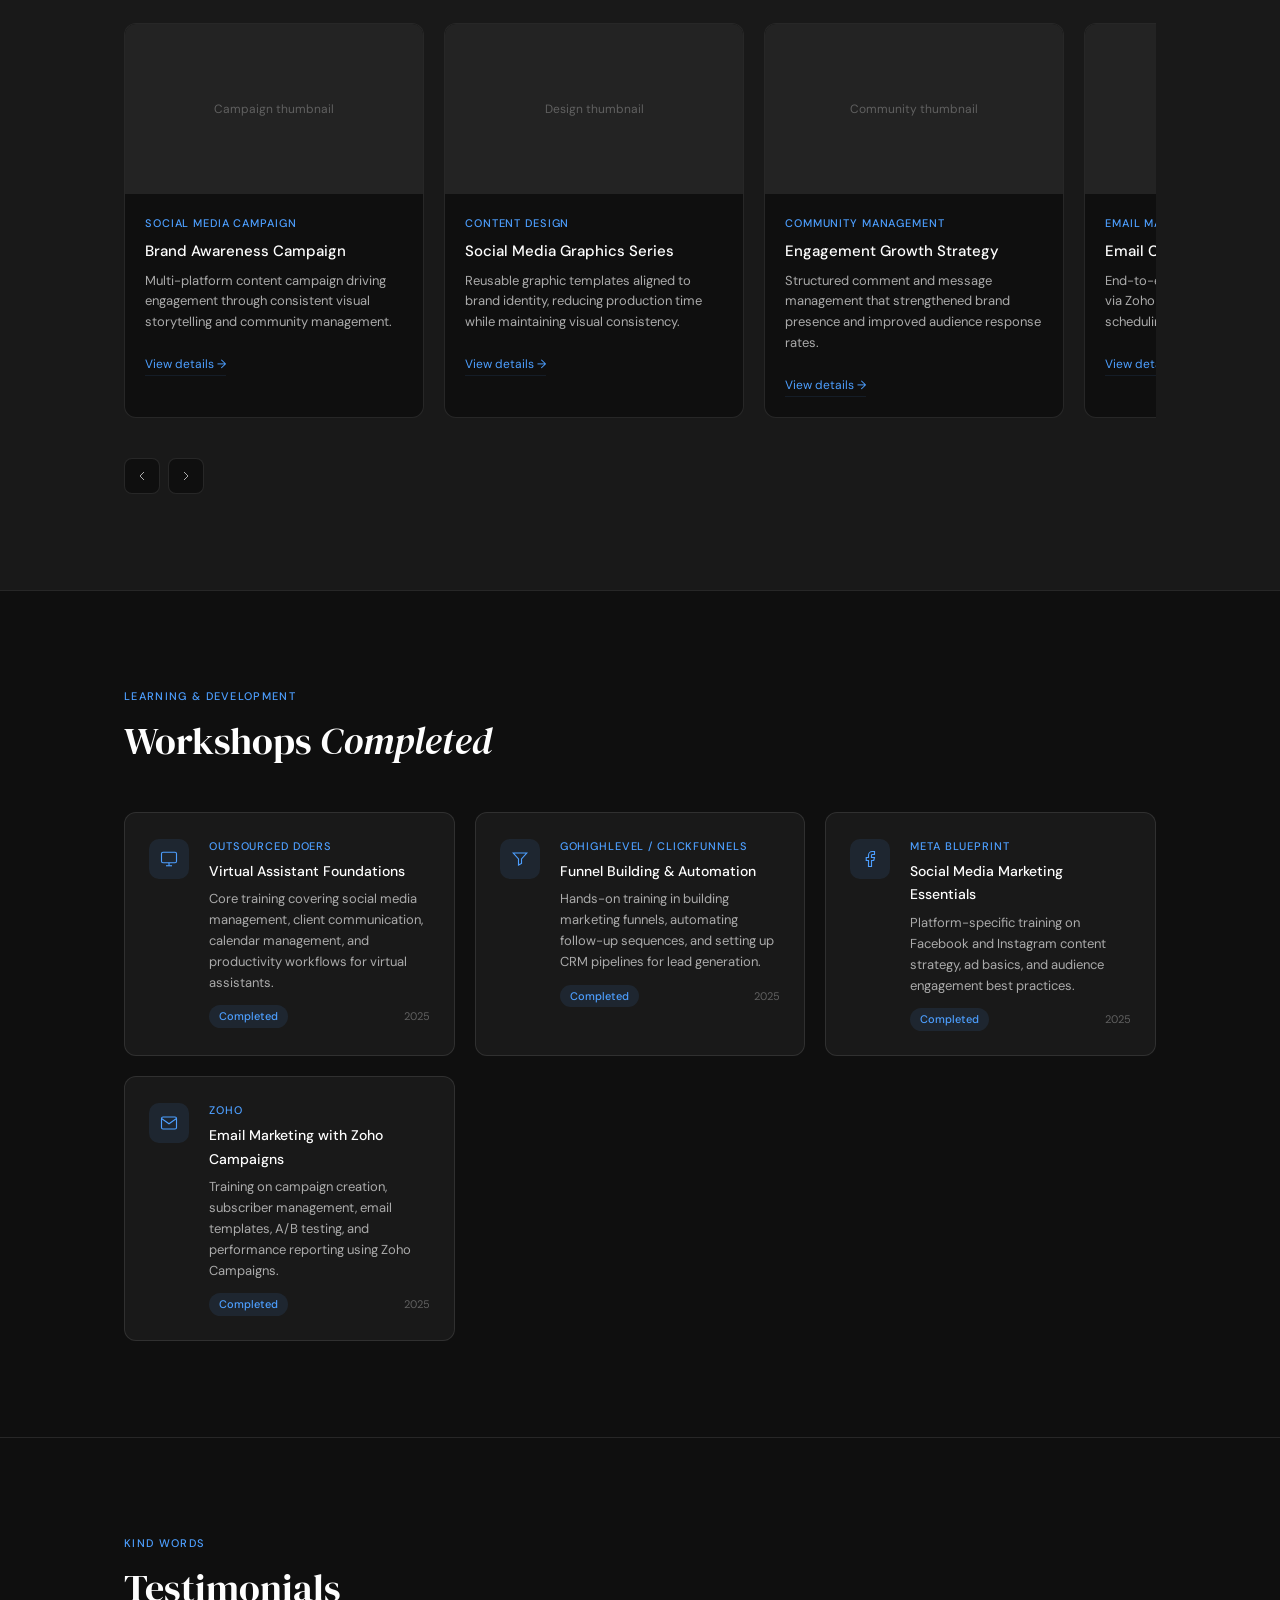
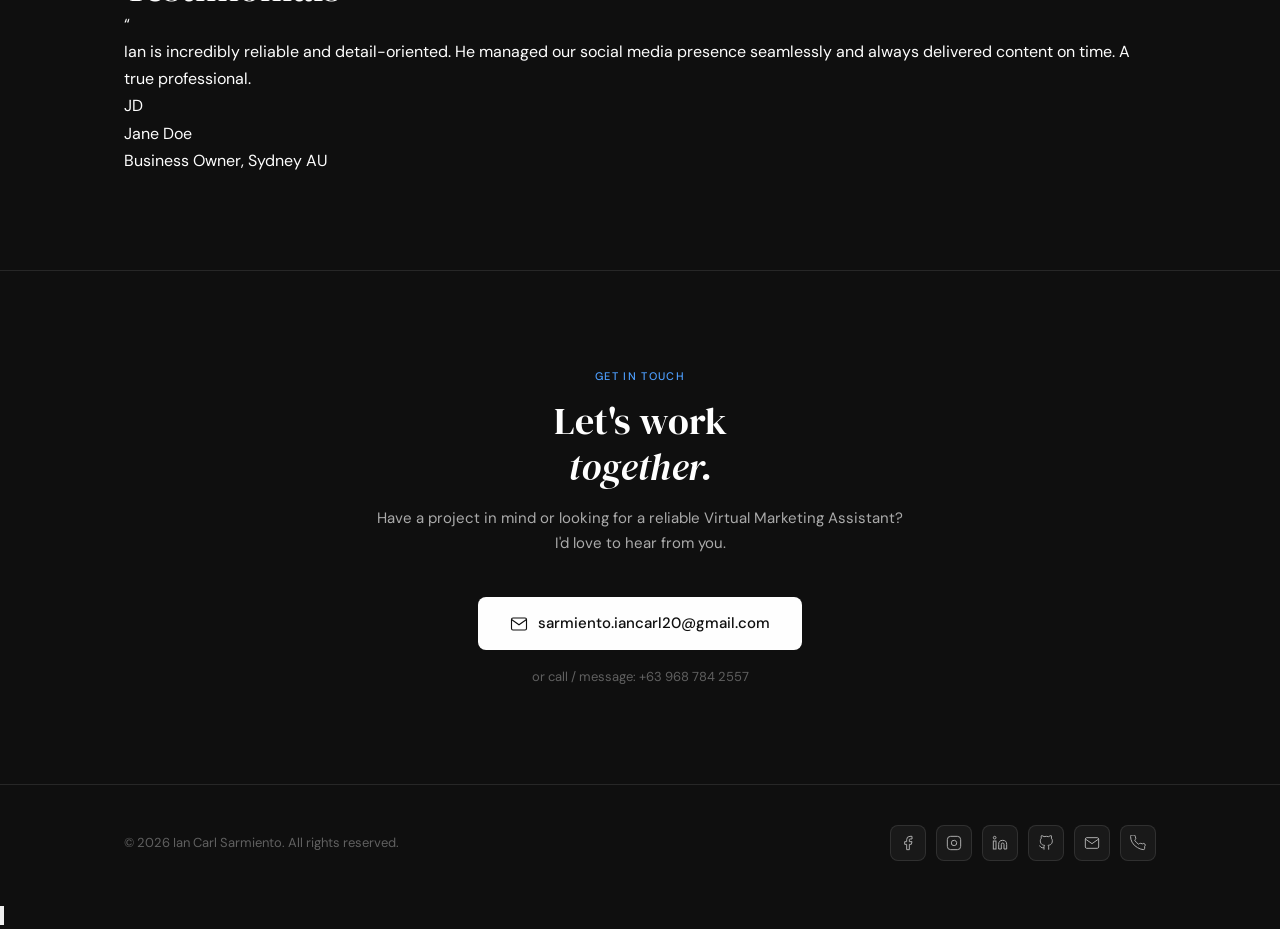
==== commit 81d1a4c7: "Changed testimonial name to placeholder" ====
--- a/index.html
+++ b/index.html
@@ -26,10 +26,8 @@
       <ul class="nav-links">
         <li><a href="index.html">Home</a></li>
         <li><a href="#about">About</a></li>
-        <li><a href="#skills">Skills</a></li>
-        <li><a href="#tools">Tools</a></li>
         <li><a href="works.html">Works</a></li>
-        <li><a href="#workshops">Workshops</a></li>
+        <li><a href="#testimonials">Testimonials</a></li>
         <li><a href="info.html">Info</a></li>
         <li><a href="#contact">Contact</a></li>
       </ul>
@@ -53,10 +51,8 @@
     <ul>
       <li><a href="index.html">Home</a></li>
       <li><a href="#about">About</a></li>
-      <li><a href="#skills">Skills</a></li>
-      <li><a href="#tools">Tools</a></li>
       <li><a href="works.html">Works</a></li>
-      <li><a href="#workshops">Workshops</a></li>
+      <li><a href="#testimonials">Testimonials</a></li>
       <li><a href="info.html">Info</a></li>
       <li><a href="#contact">Contact</a></li>
     </ul>
@@ -69,6 +65,7 @@
 
   <!-- HERO -->
   <section id="hero">
+    <div class="hero-orbs"><span></span><span></span><span></span></div>
     <div class="container">
       <div class="hero-inner">
         <div>
@@ -306,6 +303,33 @@
 
   <hr class="divider" />
 
+  <!-- TESTIMONIALS -->
+  <section id="testimonials">
+    <div class="container">
+      <div class="fade-up">
+        <p class="section-label">Kind words</p>
+        <h2 class="serif">Testimonials</h2>
+      </div>
+      <div class="testimonials-grid fade-up" style="transition-delay:0.05s">
+
+        <div class="testimonial-card">
+          <div class="testimonial-quote">&ldquo;</div>
+          <p class="testimonial-text">Ian is incredibly reliable and detail-oriented. He managed our social media presence seamlessly and always delivered content on time. A true professional.</p>
+          <div class="testimonial-author">
+            <div class="testimonial-avatar">JD</div>
+            <div>
+              <div class="testimonial-name">Jane Doe</div>
+              <div class="testimonial-role">Business Owner, Sydney AU</div>
+            </div>
+          </div>
+        </div>
+      </div>
+
+    </div>
+  </section>
+
+  <hr class="divider" />
+
   <!-- CONTACT -->
   <section id="contact">
     <div class="container">
@@ -315,7 +339,7 @@
         <p class="contact-desc">Have a project in mind or looking for a reliable Virtual Marketing Assistant?<br>I&#39;d love to hear from you.</p>
         <a class="contact-email" href="ma&#105;lto&#58;sarmiento.iancarl20&#64;gmail.com">
           <svg viewBox="0 0 24 24" stroke-width="1.5"><path d="M4 4h16c1.1 0 2 .9 2 2v12c0 1.1-.9 2-2 2H4c-1.1 0-2-.9-2-2V6c0-1.1.9-2 2-2z"/><polyline points="22,6 12,13 2,6"/></svg>
-          sarmiento.iancarl20@gmail.com
+          <span class="__cf_email__" data-cfemail="04776576696d616a706b2a6d656a676576683634446369656d682a676b69">sarmiento.iancarl20@gmail.com</span>
         </a>
         <p class="contact-phone">or call / message: +63 968 784 2557</p>
       </div>
@@ -343,10 +367,16 @@
         </a>
         <a class="social-link" href="tel:+639687842557" aria-label="Phone">
           <svg viewBox="0 0 24 24"><path d="M22 16.92v3a2 2 0 01-2.18 2 19.79 19.79 0 01-8.63-3.07A19.5 19.5 0 013.07 10.8 19.79 19.79 0 01.84 2.18 2 2 0 012.83 0h3a2 2 0 012 1.72c.127.96.361 1.903.7 2.81a2 2 0 01-.45 2.11L7.09 7.91a16 16 0 006 6l.91-.91a2 2 0 012.11-.45c.907.339 1.85.573 2.81.7A2 2 0 0122 16.92z"/></svg>
+      
         </a>
       </div>
     </div>
   </footer>
+
+  <!-- BACK TO TOP -->
+  <button class="back-to-top" id="backToTop" aria-label="Back to top">
+    <svg viewBox="0 0 24 24"><polyline points="18 15 12 9 6 15"/></svg>
+  </button>
 
   <script src="scripts.js"></script>
 </body>
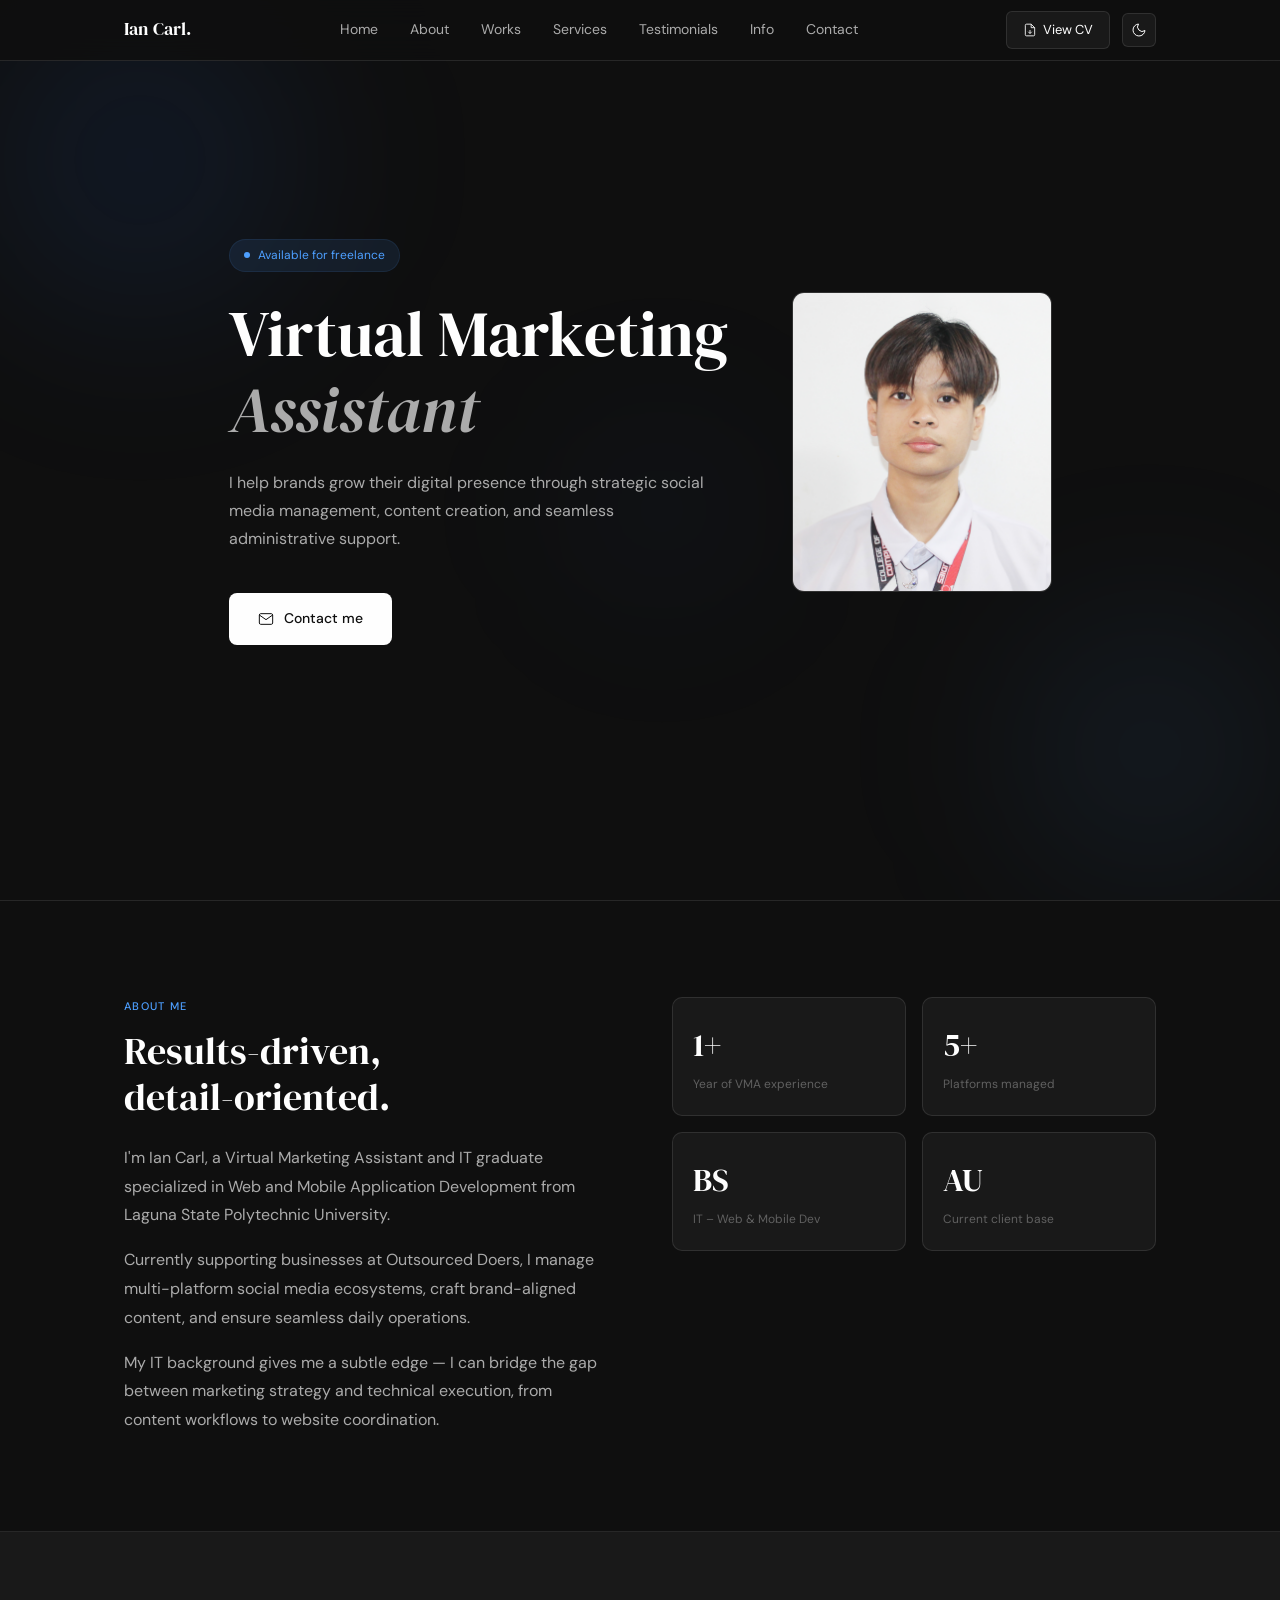
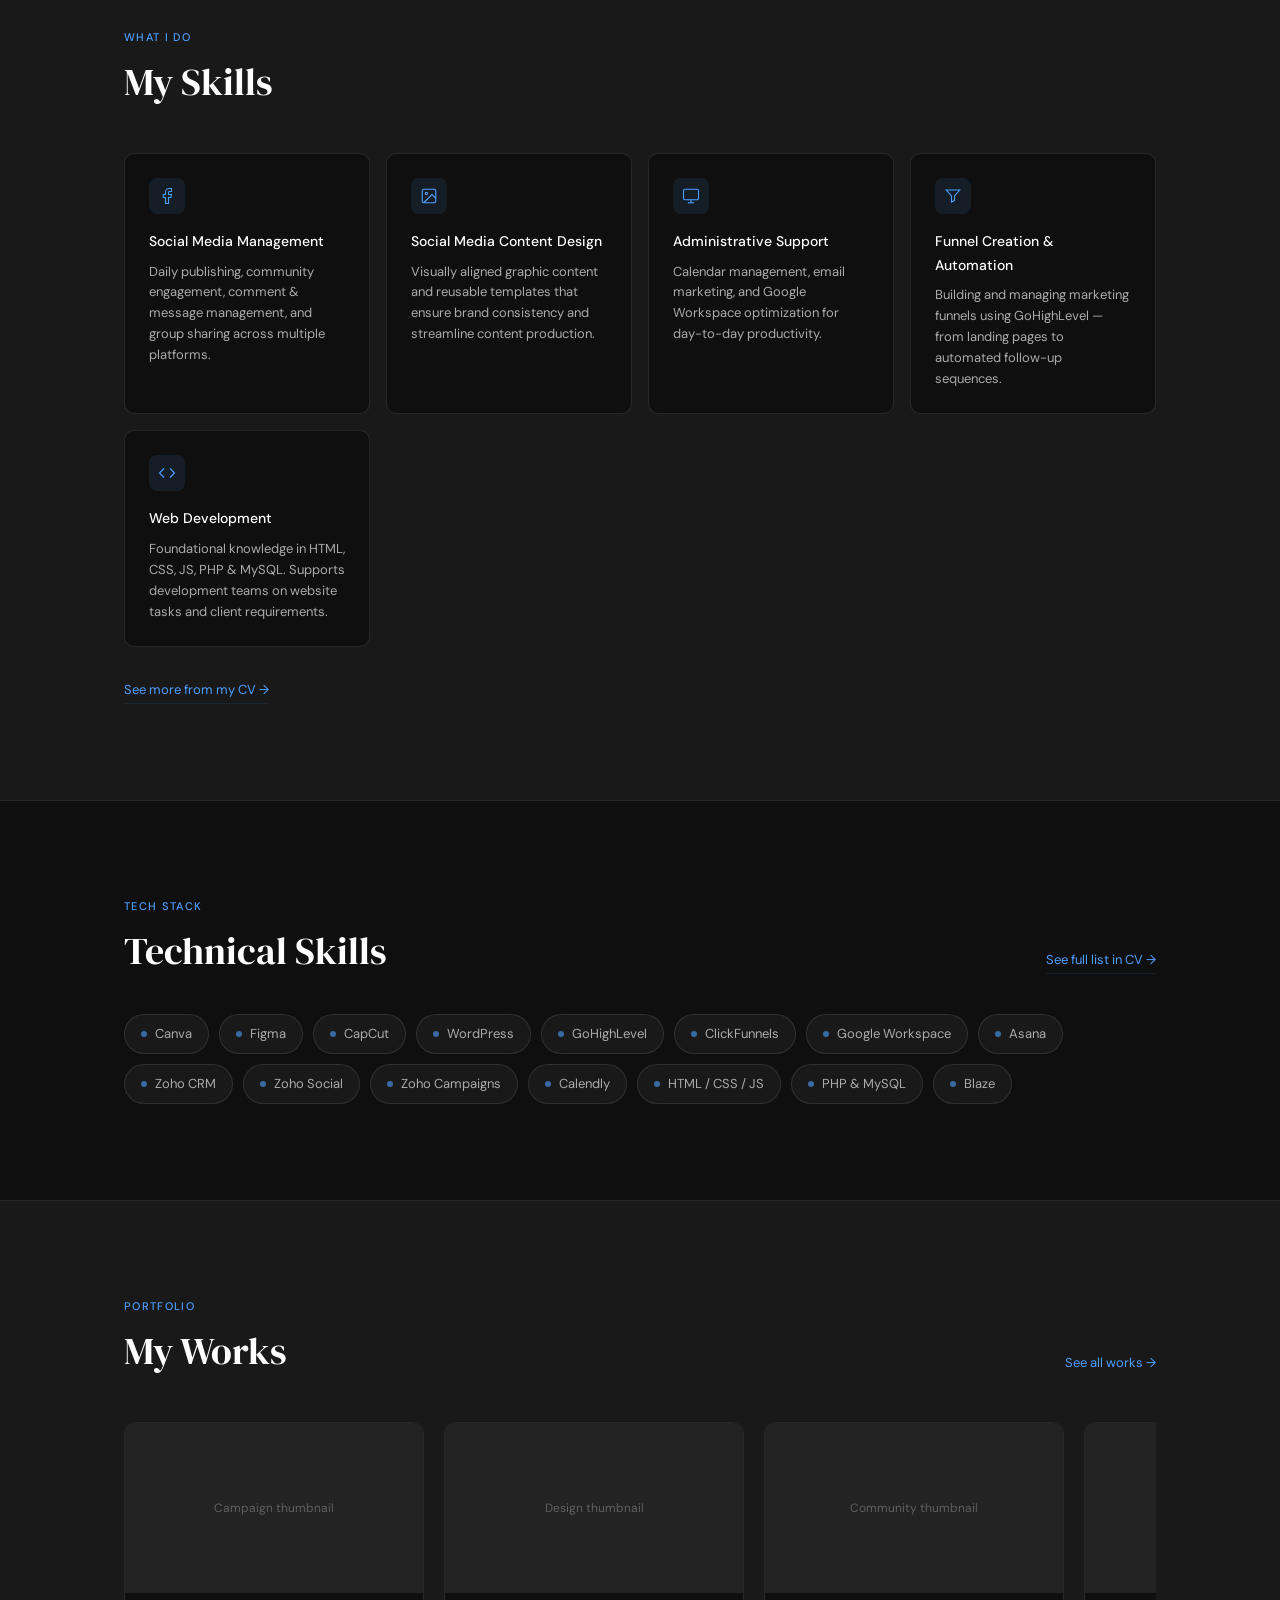
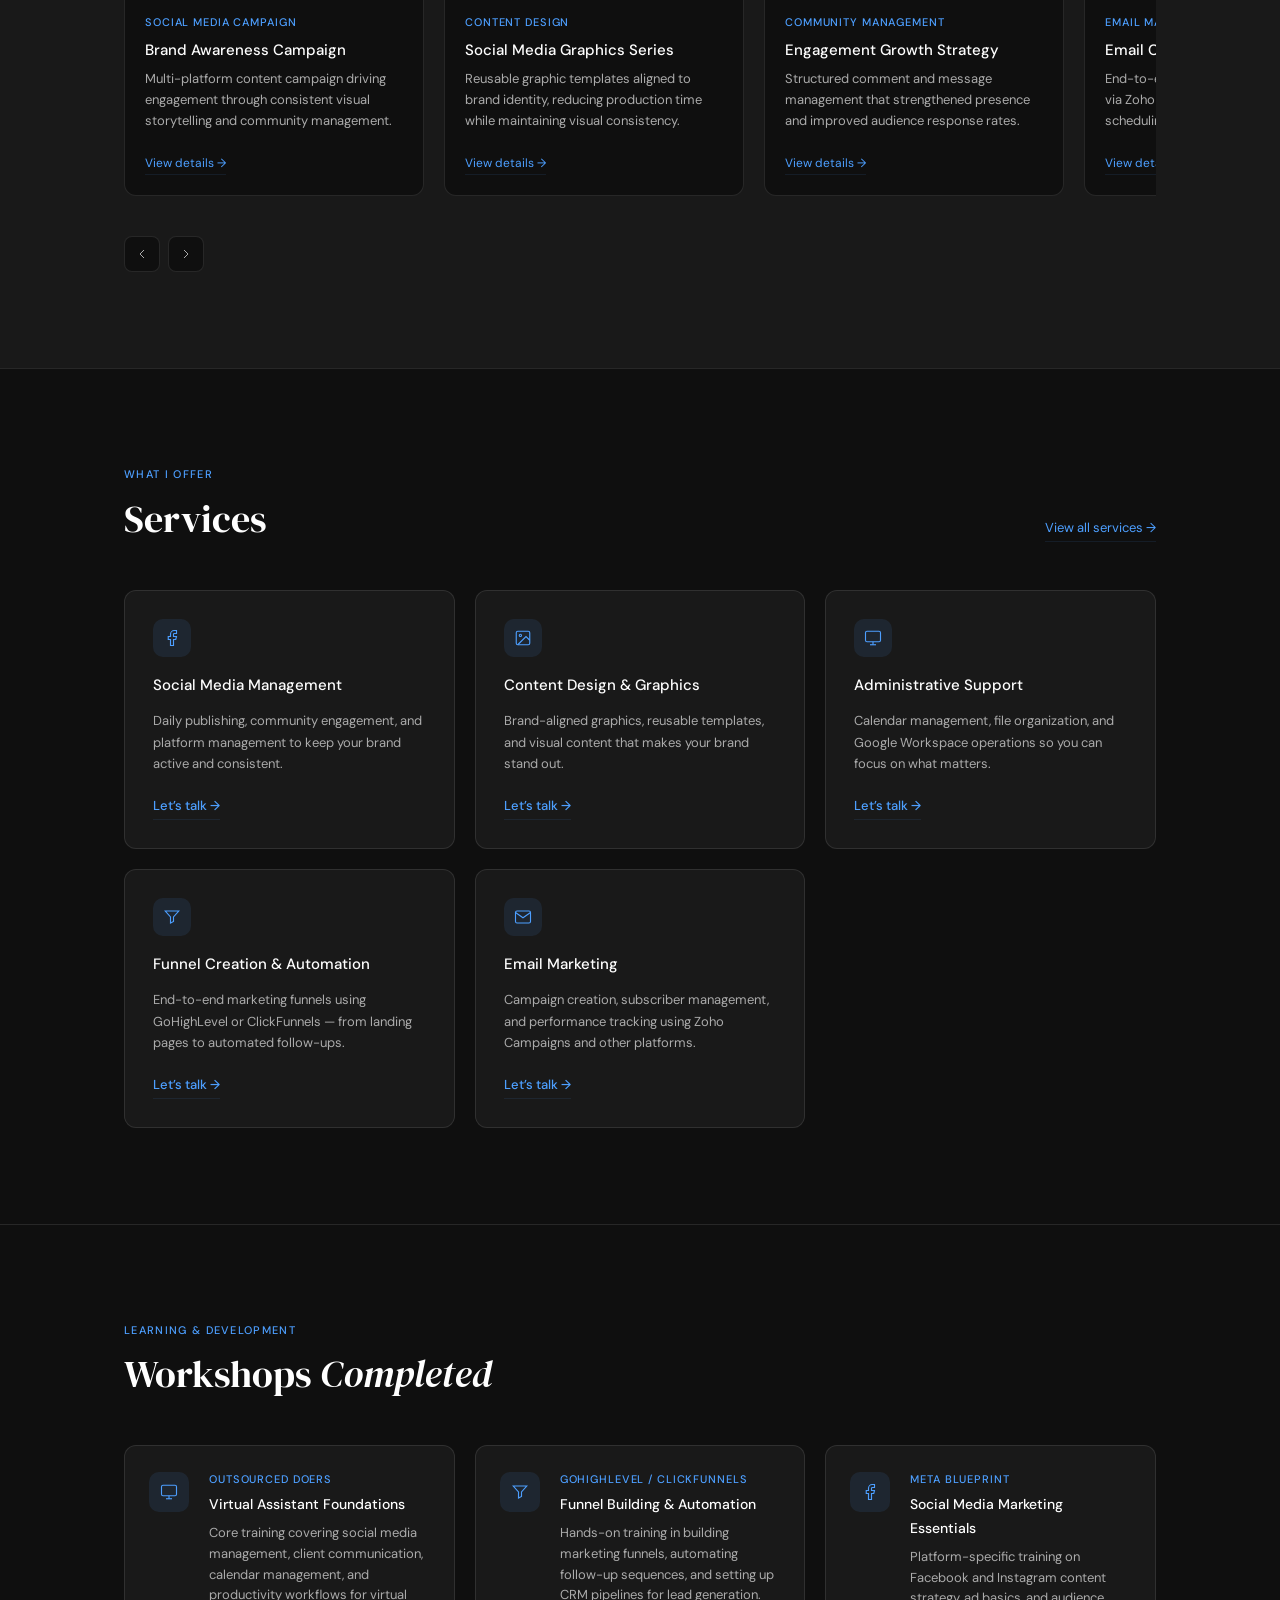
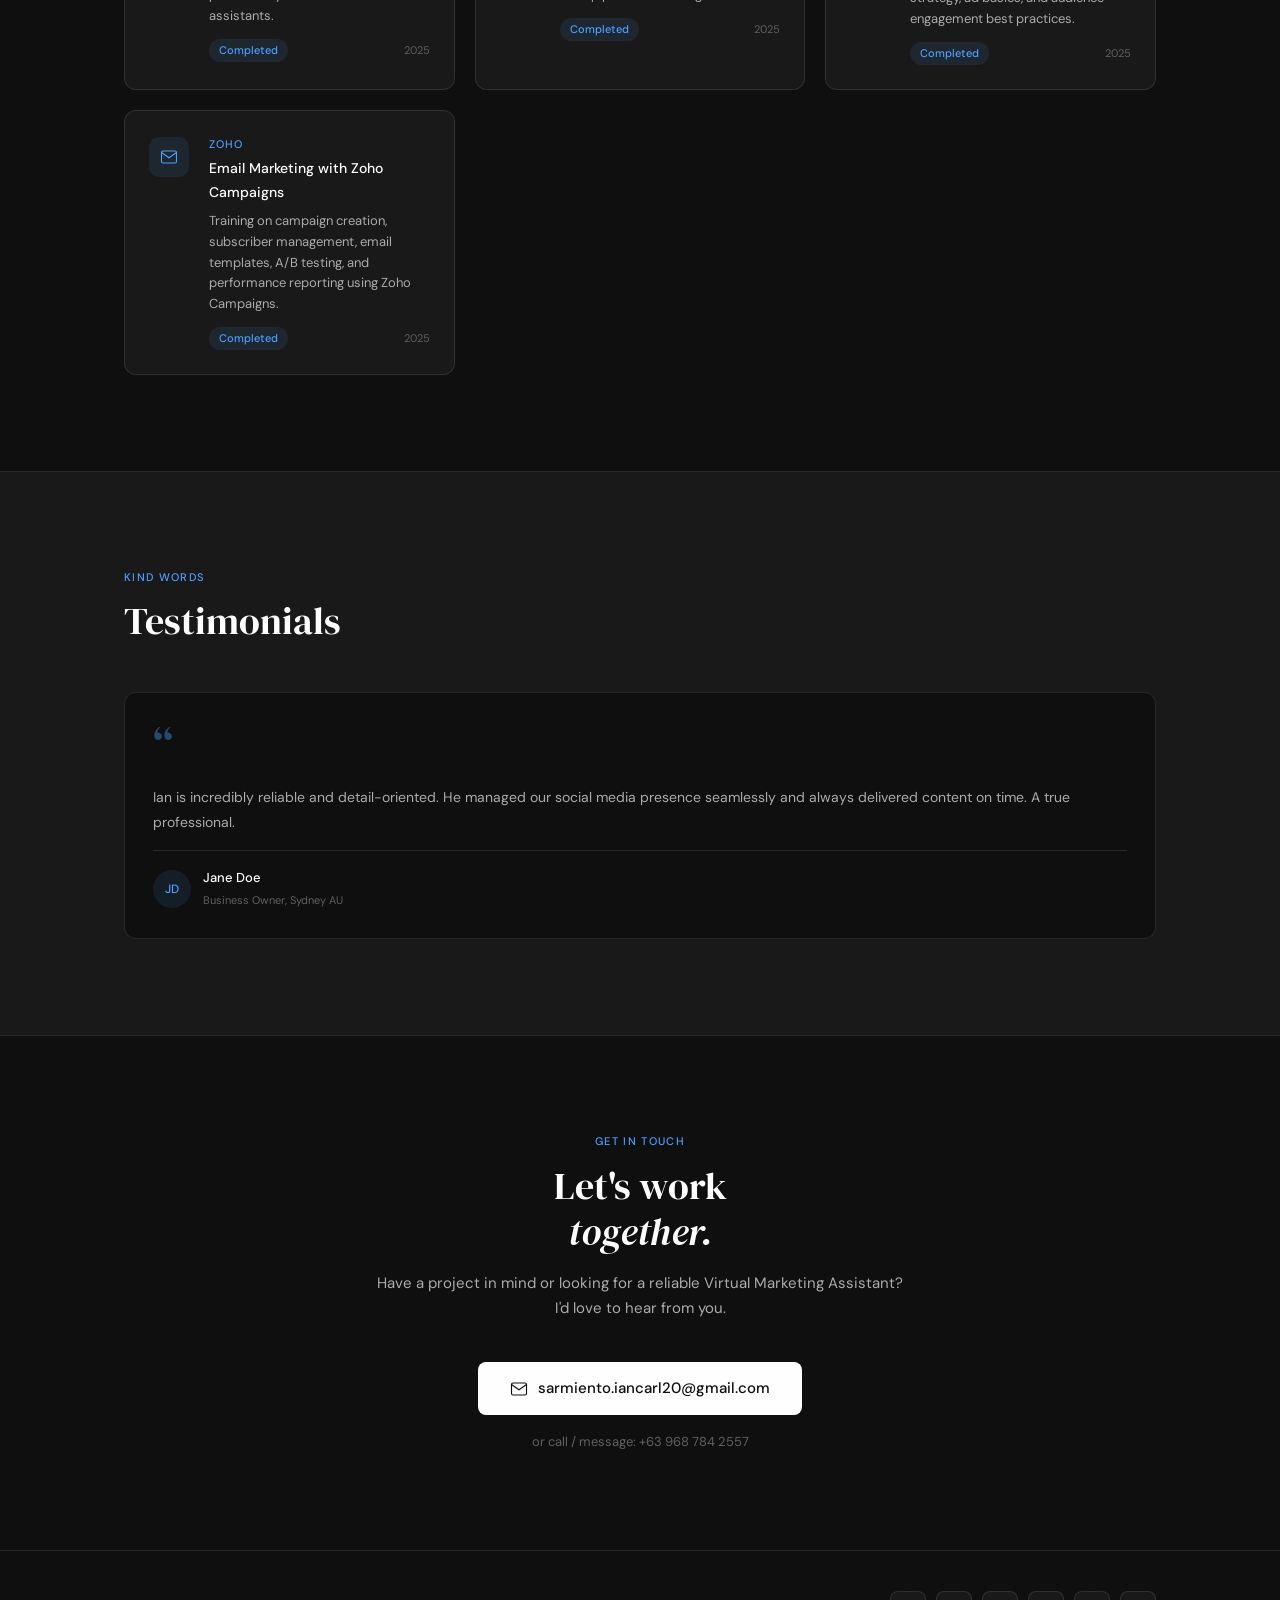
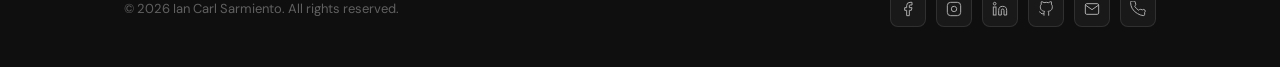
==== commit d1e4fbe7: "Subtle tweaks" ====
--- a/index.html
+++ b/index.html
@@ -10,10 +10,7 @@
   <link rel="preconnect" href="https://fonts.gstatic.com" crossorigin />
   <link href="https://fonts.googleapis.com/css2?family=DM+Sans:ital,opsz,wght@0,9..40,300;0,9..40,400;0,9..40,500;1,9..40,300&family=DM+Serif+Display:ital@0;1&display=swap" rel="stylesheet" />
 
-  <link rel="icon" type="image/svg+xml" href="data:image/svg+xml,
-  <svg xmlns='http://www.w3.org/2000/svg' viewBox='0 0 64 64'>
-    <path d='M6 16a4 4 0 0 1 4-4h14l6 6h24a4 4 0 0 1 4 4v22a4 4 0 0 1-4 4H10a4 4 0 0 1-4-4V16z' fill='%232d2d2d'/>
-  </svg>">
+  <link rel="icon" type="image/svg+xml" href="data:image/svg+xml,<svg xmlns='http://www.w3.org/2000/svg' viewBox='0 0 64 64'><rect width='64' height='64' rx='14' fill='%230F0F0F'/><path d='M44 18L24 26H18a2 2 0 0 0-2 2v8a2 2 0 0 0 2 2h2l3 10h4l-2-10h1l20 8V18z' fill='%234D9FFF'/><circle cx='46' cy='32' r='3' fill='%234D9FFF' opacity='0.5'/></svg>">
 
   <link rel="stylesheet" href="styles.css" />
 </head>
@@ -24,9 +21,10 @@
     <div class="nav-inner">
       <span class="nav-logo"><a href="index.html">Ian Carl.</a></span>
       <ul class="nav-links">
-        <li><a href="index.html">Home</a></li>
+        <li><a href="#hero">Home</a></li>
         <li><a href="#about">About</a></li>
         <li><a href="works.html">Works</a></li>
+        <li><a href="services.html">Services</a></li>
         <li><a href="#testimonials">Testimonials</a></li>
         <li><a href="info.html">Info</a></li>
         <li><a href="#contact">Contact</a></li>
@@ -52,6 +50,7 @@
       <li><a href="index.html">Home</a></li>
       <li><a href="#about">About</a></li>
       <li><a href="works.html">Works</a></li>
+      <li><a href="services.html">Services</a></li>
       <li><a href="#testimonials">Testimonials</a></li>
       <li><a href="info.html">Info</a></li>
       <li><a href="#contact">Contact</a></li>
@@ -144,7 +143,7 @@
         <div class="skill-card fade-up" style="transition-delay:0.20s">
           <div class="skill-icon"><svg viewBox="0 0 24 24"><path d="M3 4h18l-7 8v6l-4 2v-8z"/></svg></div>
           <div class="skill-title">Funnel Creation &amp; Automation</div>
-          <div class="skill-desc">Building and managing marketing funnels using GoHighLevel and ClickFunnels &mdash; from landing pages to automated follow-up sequences.</div>
+          <div class="skill-desc">Building and managing marketing funnels using GoHighLevel &mdash; from landing pages to automated follow-up sequences.</div>
         </div>
         <div class="skill-card fade-up" style="transition-delay:0.25s">
           <div class="skill-icon"><svg viewBox="0 0 24 24"><polyline points="16 18 22 12 16 6"/><polyline points="8 6 2 12 8 18"/></svg></div>
@@ -225,7 +224,7 @@
             <div class="work-body">
               <div class="work-type">Community Management</div>
               <div class="work-title">Engagement Growth Strategy</div>
-              <div class="work-desc">Structured comment and message management that strengthened brand presence and improved audience response rates.</div>
+              <div class="work-desc">Structured comment and message management that strengthened presence and improved audience response rates.</div>
               <a class="work-link" href="works.html">View details &rarr;</a>
             </div>
           </div>
@@ -247,6 +246,71 @@
             <svg viewBox="0 0 24 24" stroke-width="1.5"><polyline points="9 18 15 12 9 6"/></svg>
           </button>
         </div>
+      </div>
+    </div>
+  </section>
+
+  <hr class="divider" />
+
+  <!-- SERVICES -->
+  <section id="services">
+    <div class="container">
+      <div class="services-intro fade-up">
+        <div>
+          <p class="section-label">What I offer</p>
+          <h2 class="serif">Services</h2>
+        </div>
+        <a href="services.html" class="services-more-link fade-up" style="transition-delay:0.05s">
+          View all services &rarr;
+        </a>
+      </div>
+      <div class="services-grid fade-up" style="transition-delay:0.10s">
+
+        <div class="service-card">
+          <div class="service-icon">
+            <svg viewBox="0 0 24 24"><path d="M18 2h-3a5 5 0 00-5 5v3H7v4h3v8h4v-8h3l1-4h-4V7a1 1 0 011-1h3z"/></svg>
+          </div>
+          <div class="service-title">Social Media Management</div>
+          <div class="service-desc">Daily publishing, community engagement, and platform management to keep your brand active and consistent.</div>
+          <a class="service-cta" href="services.html#smm">Let&rsquo;s talk &rarr;</a>
+        </div>
+
+        <div class="service-card">
+          <div class="service-icon">
+            <svg viewBox="0 0 24 24"><rect x="3" y="3" width="18" height="18" rx="2"/><circle cx="8.5" cy="8.5" r="1.5"/><polyline points="21 15 16 10 5 21"/></svg>
+          </div>
+          <div class="service-title">Content Design &amp; Graphics</div>
+          <div class="service-desc">Brand-aligned graphics, reusable templates, and visual content that makes your brand stand out.</div>
+          <a class="service-cta" href="services.html#content">Let&rsquo;s talk &rarr;</a>
+        </div>
+
+        <div class="service-card">
+          <div class="service-icon">
+            <svg viewBox="0 0 24 24"><rect x="2" y="3" width="20" height="14" rx="2"/><line x1="8" y1="21" x2="16" y2="21"/><line x1="12" y1="17" x2="12" y2="21"/></svg>
+          </div>
+          <div class="service-title">Administrative Support</div>
+          <div class="service-desc">Calendar management, file organization, and Google Workspace operations so you can focus on what matters.</div>
+          <a class="service-cta" href="services.html#admin">Let&rsquo;s talk &rarr;</a>
+        </div>
+
+        <div class="service-card">
+          <div class="service-icon">
+            <svg viewBox="0 0 24 24"><path d="M3 4h18l-7 8v6l-4 2v-8z"/></svg>
+          </div>
+          <div class="service-title">Funnel Creation &amp; Automation</div>
+          <div class="service-desc">End-to-end marketing funnels using GoHighLevel or ClickFunnels — from landing pages to automated follow-ups.</div>
+          <a class="service-cta" href="services.html#funnel">Let&rsquo;s talk &rarr;</a>
+        </div>
+
+        <div class="service-card">
+          <div class="service-icon">
+            <svg viewBox="0 0 24 24"><path d="M4 4h16c1.1 0 2 .9 2 2v12c0 1.1-.9 2-2 2H4c-1.1 0-2-.9-2-2V6c0-1.1.9-2 2-2z"/><polyline points="22,6 12,13 2,6"/></svg>
+          </div>
+          <div class="service-title">Email Marketing</div>
+          <div class="service-desc">Campaign creation, subscriber management, and performance tracking using Zoho Campaigns and other platforms.</div>
+          <a class="service-cta" href="services.html#email">Let&rsquo;s talk &rarr;</a>
+        </div>
+
       </div>
     </div>
   </section>
--- a/styles.css
+++ b/styles.css
@@ -123,11 +123,70 @@
 .theme-toggle svg { width: 16px; height: 16px; stroke: currentColor; fill: none; stroke-width: 1.5; }
 
 /* ===================== HERO (index) ===================== */
+
+@keyframes orb-drift-1 {
+  0%   { transform: translate(0, 0) scale(1); }
+  33%  { transform: translate(40px, -30px) scale(1.08); }
+  66%  { transform: translate(-20px, 20px) scale(0.95); }
+  100% { transform: translate(0, 0) scale(1); }
+}
+@keyframes orb-drift-2 {
+  0%   { transform: translate(0, 0) scale(1); }
+  33%  { transform: translate(-35px, 25px) scale(0.94); }
+  66%  { transform: translate(25px, -20px) scale(1.06); }
+  100% { transform: translate(0, 0) scale(1); }
+}
+@keyframes orb-drift-3 {
+  0%   { transform: translate(0, 0) scale(1); }
+  50%  { transform: translate(20px, 30px) scale(1.04); }
+  100% { transform: translate(0, 0) scale(1); }
+}
+
 #hero {
   min-height: 100svh;
   display: flex; align-items: center;
   padding-top: 80px;
-}
+  position: relative;
+  overflow: hidden;
+}
+
+#hero .hero-orbs {
+  position: absolute;
+  inset: 0;
+  pointer-events: none;
+  z-index: 0;
+  overflow: hidden;
+}
+#hero .hero-orbs span {
+  position: absolute;
+  border-radius: 50%;
+  filter: blur(80px);
+}
+
+/* Orb 1 — neon blue, top-left */
+#hero .hero-orbs span:nth-child(1) {
+  width: 480px; height: 480px;
+  top: -80px; left: -100px;
+  background: radial-gradient(circle, rgba(41,121,255,0.13) 0%, transparent 70%);
+  animation: orb-drift-1 18s ease-in-out infinite;
+}
+/* Orb 2 — lighter blue, bottom-right */
+#hero .hero-orbs span:nth-child(2) {
+  width: 420px; height: 420px;
+  bottom: -60px; right: -80px;
+  background: radial-gradient(circle, rgba(77,159,255,0.10) 0%, transparent 70%);
+  animation: orb-drift-2 22s ease-in-out infinite;
+}
+/* Orb 3 — very faint, center */
+#hero .hero-orbs span:nth-child(3) {
+  width: 300px; height: 300px;
+  top: 40%; left: 40%;
+  background: radial-gradient(circle, rgba(41,121,255,0.06) 0%, transparent 70%);
+  animation: orb-drift-3 26s ease-in-out infinite;
+}
+
+/* Ensure hero content sits above orbs */
+#hero .container { position: relative; z-index: 1; }
 .hero-inner {
   display: grid;
   grid-template-columns: 1fr auto;
@@ -271,7 +330,7 @@
   flex-shrink: 0;
   transition: border-color 0.2s, transform 0.2s;
 }
-.work-card:hover { border-color: var(--accent); transform: translateY(-3px); }
+.work-card:hover { border-color: var(--accent); transform: translateY(0); }
 .work-thumb {
   height: 170px; background: var(--bg-3);
   display: flex; align-items: center; justify-content: center;
@@ -456,11 +515,83 @@
   .works-grid { grid-template-columns: repeat(2, 1fr); }
   .grid-card.featured { grid-column: span 2; }
 }
+/* ===================== BURGER MENU ===================== */
+.burger {
+  display: none;
+  flex-direction: column;
+  justify-content: center;
+  gap: 5px;
+  width: 34px; height: 34px;
+  border-radius: 6px;
+  border: 0.5px solid var(--border);
+  background: var(--bg-2);
+  cursor: pointer;
+  padding: 0 8px;
+  transition: background 0.2s, border-color 0.2s;
+  flex-shrink: 0;
+}
+.burger:hover { background: var(--bg-3); border-color: var(--accent); }
+.burger span {
+  display: block;
+  height: 1.5px;
+  background: var(--text);
+  border-radius: 2px;
+  transition: transform 0.3s ease, opacity 0.3s ease, width 0.3s ease;
+  transform-origin: center;
+}
+.burger.open span:nth-child(1) { transform: translateY(6.5px) rotate(45deg); }
+.burger.open span:nth-child(2) { opacity: 0; transform: scaleX(0); }
+.burger.open span:nth-child(3) { transform: translateY(-6.5px) rotate(-45deg); }
+
+.mobile-menu {
+  display: none;
+  position: fixed;
+  top: 60px; left: 0; right: 0;
+  background: var(--nav-bg);
+  backdrop-filter: blur(14px);
+  -webkit-backdrop-filter: blur(14px);
+  border-bottom: 0.5px solid var(--border);
+  z-index: 99;
+  padding: 0;
+  max-height: 0;
+  overflow: hidden;
+  transition: max-height 0.35s ease, padding 0.35s ease;
+}
+.mobile-menu.open {
+  max-height: 500px;
+  padding: 0.75rem 0 1rem;
+}
+.mobile-menu ul {
+  list-style: none;
+  display: flex;
+  flex-direction: column;
+}
+.mobile-menu ul li a {
+  display: block;
+  padding: 0.7rem 1.5rem;
+  font-size: 15px;
+  color: var(--text-2);
+  transition: color 0.2s, background 0.2s;
+}
+.mobile-menu ul li a:hover,
+.mobile-menu ul li a.active { color: var(--accent); background: var(--accent-dim); }
+.mobile-menu-bottom {
+  display: flex;
+  align-items: center;
+  gap: 10px;
+  padding: 0.75rem 1.5rem 0;
+  border-top: 0.5px solid var(--border);
+  margin-top: 0.5rem;
+}
+
 @media (max-width: 768px) {
   .hero-inner { grid-template-columns: 1fr; }
   .hero-photo-wrap { width: 100%; height: 240px; }
   #about .about-grid { grid-template-columns: 1fr; gap: 2.5rem; }
   .nav-links { display: none; }
+  .nav-right .btn-cv { display: none; }
+  .burger { display: flex; }
+  .mobile-menu { display: block; }
   .works-grid { grid-template-columns: 1fr; }
   .grid-card.featured { grid-column: span 1; }
   .page-header-inner { flex-direction: column; align-items: flex-start; }
@@ -606,4 +737,233 @@
   .info-row.full { grid-column: span 1; }
   .modal-images { grid-template-columns: repeat(2, 1fr); }
   .modal-images .modal-img-wrap:first-child { grid-column: span 2; }
-}+}
+/* ===================== BACK TO TOP ===================== */
+.back-to-top {
+  position: fixed;
+  bottom: 2rem;
+  right: 2rem;
+  z-index: 150;
+  width: 40px;
+  height: 40px;
+  border-radius: 10px;
+  border: 0.5px solid var(--border);
+  background: var(--bg-2);
+  color: var(--text-2);
+  display: flex;
+  align-items: center;
+  justify-content: center;
+  cursor: pointer;
+  opacity: 0;
+  visibility: hidden;
+  transform: translateY(10px);
+  transition: opacity 0.3s ease, transform 0.3s ease, visibility 0.3s ease,
+              background 0.2s, border-color 0.2s, color 0.2s;
+}
+.back-to-top:hover {
+  background: var(--accent-dim);
+  border-color: var(--accent);
+  color: var(--accent-text);
+}
+.back-to-top.visible {
+  opacity: 1;
+  visibility: visible;
+  transform: translateY(0);
+}
+.back-to-top svg {
+  width: 16px;
+  height: 16px;
+  stroke: currentColor;
+  fill: none;
+  stroke-width: 2;
+}
+
+/* ===================== TESTIMONIALS ===================== */
+#testimonials { background: var(--bg-2); }
+.testimonials-grid {
+  display: grid;
+  grid-template-columns: repeat(auto-fit, minmax(280px, 1fr));
+  gap: 1.25rem;
+  margin-top: 3rem;
+}
+.testimonial-card {
+  padding: 1.75rem;
+  background: var(--bg);
+  border-radius: 12px;
+  border: 0.5px solid var(--border);
+  display: flex;
+  flex-direction: column;
+  gap: 1rem;
+  transition: border-color 0.2s, transform 0.2s;
+}
+.testimonial-card:hover { border-color: var(--accent); transform: translateY(-2px); }
+.testimonial-quote {
+  font-family: 'DM Serif Display', serif;
+  font-size: 3rem;
+  line-height: 1;
+  color: var(--accent);
+  opacity: 0.4;
+}
+.testimonial-text {
+  font-size: 14px;
+  color: var(--text-2);
+  line-height: 1.75;
+  flex: 1;
+}
+.testimonial-author {
+  display: flex;
+  align-items: center;
+  gap: 12px;
+  padding-top: 1rem;
+  border-top: 0.5px solid var(--border);
+}
+.testimonial-avatar {
+  width: 38px; height: 38px;
+  border-radius: 50%;
+  background: var(--accent-dim);
+  color: var(--accent-text);
+  font-size: 12px;
+  font-weight: 500;
+  display: flex; align-items: center; justify-content: center;
+  flex-shrink: 0;
+}
+.testimonial-name { font-size: 13px; font-weight: 500; color: var(--text); }
+.testimonial-role { font-size: 11px; color: var(--text-3); margin-top: 2px; }
+/* ===================== CAROUSEL BUTTON CLICK ANIMATION ===================== */
+.carousel-btn:active {
+  transform: scale(0.88);
+  border-color: var(--accent);
+  background: var(--accent-dim);
+  color: var(--accent-text);
+  transition: transform 0.1s ease, background 0.1s, border-color 0.1s;
+}
+/* ===================== SERVICES ===================== */
+#services { background: var(--bg); }
+.services-intro {
+  display: flex;
+  justify-content: space-between;
+  align-items: flex-end;
+  flex-wrap: wrap;
+  gap: 1rem;
+  margin-bottom: 3rem;
+}
+.services-more-link {
+  font-size: 13px;
+  color: var(--accent-text);
+  border-bottom: 0.5px solid var(--accent-dim);
+  padding-bottom: 2px;
+  transition: border-color 0.2s;
+}
+.services-more-link:hover { border-color: var(--accent); }
+.services-grid {
+  display: grid;
+  grid-template-columns: repeat(auto-fit, minmax(280px, 1fr));
+  gap: 1.25rem;
+}
+.service-card {
+  padding: 1.75rem;
+  background: var(--bg-2);
+  border-radius: 12px;
+  border: 0.5px solid var(--border);
+  display: flex;
+  flex-direction: column;
+  gap: 0.75rem;
+  transition: border-color 0.2s, transform 0.2s;
+}
+.service-card:hover { border-color: var(--accent); transform: translateY(-2px); }
+.service-icon {
+  width: 38px; height: 38px;
+  border-radius: 10px;
+  background: var(--accent-dim);
+  display: flex; align-items: center; justify-content: center;
+  flex-shrink: 0;
+}
+.service-icon svg { width: 18px; height: 18px; stroke: var(--accent); fill: none; stroke-width: 1.5; }
+.service-title { font-weight: 500; font-size: 15px; color: var(--text); margin-top: 0.25rem; }
+.service-desc { font-size: 13px; color: var(--text-2); line-height: 1.65; flex: 1; }
+.service-cta {
+  display: inline-flex;
+  align-items: center;
+  font-size: 13px;
+  color: var(--accent-text);
+  font-weight: 500;
+  margin-top: 0.5rem;
+  border-bottom: 0.5px solid var(--accent-dim);
+  padding-bottom: 2px;
+  width: fit-content;
+  transition: border-color 0.2s;
+}
+.service-cta:hover { border-color: var(--accent); }
+
+/* SERVICES PAGE */
+.services-page-section { padding: 3rem 0 6rem; }
+.services-page-grid {
+  display: grid;
+  grid-template-columns: repeat(auto-fit, minmax(320px, 1fr));
+  gap: 1.5rem;
+  margin-top: 3rem;
+}
+.service-page-card {
+  padding: 2rem;
+  background: var(--bg-2);
+  border-radius: 14px;
+  border: 0.5px solid var(--border);
+  display: flex;
+  flex-direction: column;
+  gap: 1rem;
+  transition: border-color 0.2s, transform 0.2s;
+}
+.service-page-card:hover { border-color: var(--accent); transform: translateY(-2px); }
+.service-page-icon {
+  width: 44px; height: 44px;
+  border-radius: 12px;
+  background: var(--accent-dim);
+  display: flex; align-items: center; justify-content: center;
+}
+.service-page-icon svg { width: 20px; height: 20px; stroke: var(--accent); fill: none; stroke-width: 1.5; }
+.service-page-title { font-weight: 500; font-size: 17px; color: var(--text); }
+.service-page-desc { font-size: 14px; color: var(--text-2); line-height: 1.75; flex: 1; }
+.service-page-includes {
+  display: flex;
+  flex-direction: column;
+  gap: 6px;
+  padding: 1rem 0;
+  border-top: 0.5px solid var(--border);
+  border-bottom: 0.5px solid var(--border);
+}
+.service-page-includes span {
+  font-size: 13px;
+  color: var(--text-2);
+  display: flex;
+  align-items: center;
+  gap: 8px;
+}
+.service-page-includes span::before {
+  content: '';
+  width: 5px; height: 5px;
+  border-radius: 50%;
+  background: var(--accent);
+  flex-shrink: 0;
+  opacity: 0.7;
+}
+.service-page-footer {
+  display: flex;
+  align-items: center;
+  justify-content: space-between;
+  flex-wrap: wrap;
+  gap: 0.75rem;
+}
+.service-page-cta {
+  display: inline-flex;
+  align-items: center;
+  gap: 8px;
+  padding: 10px 22px;
+  background: var(--btn-bg);
+  color: var(--btn-text);
+  border-radius: 8px;
+  font-size: 13px;
+  font-weight: 500;
+  transition: opacity 0.2s, transform 0.2s;
+}
+.service-page-cta:hover { opacity: 0.85; transform: translateY(-1px); }
+.service-page-cta svg { width: 14px; height: 14px; stroke: currentColor; fill: none; }
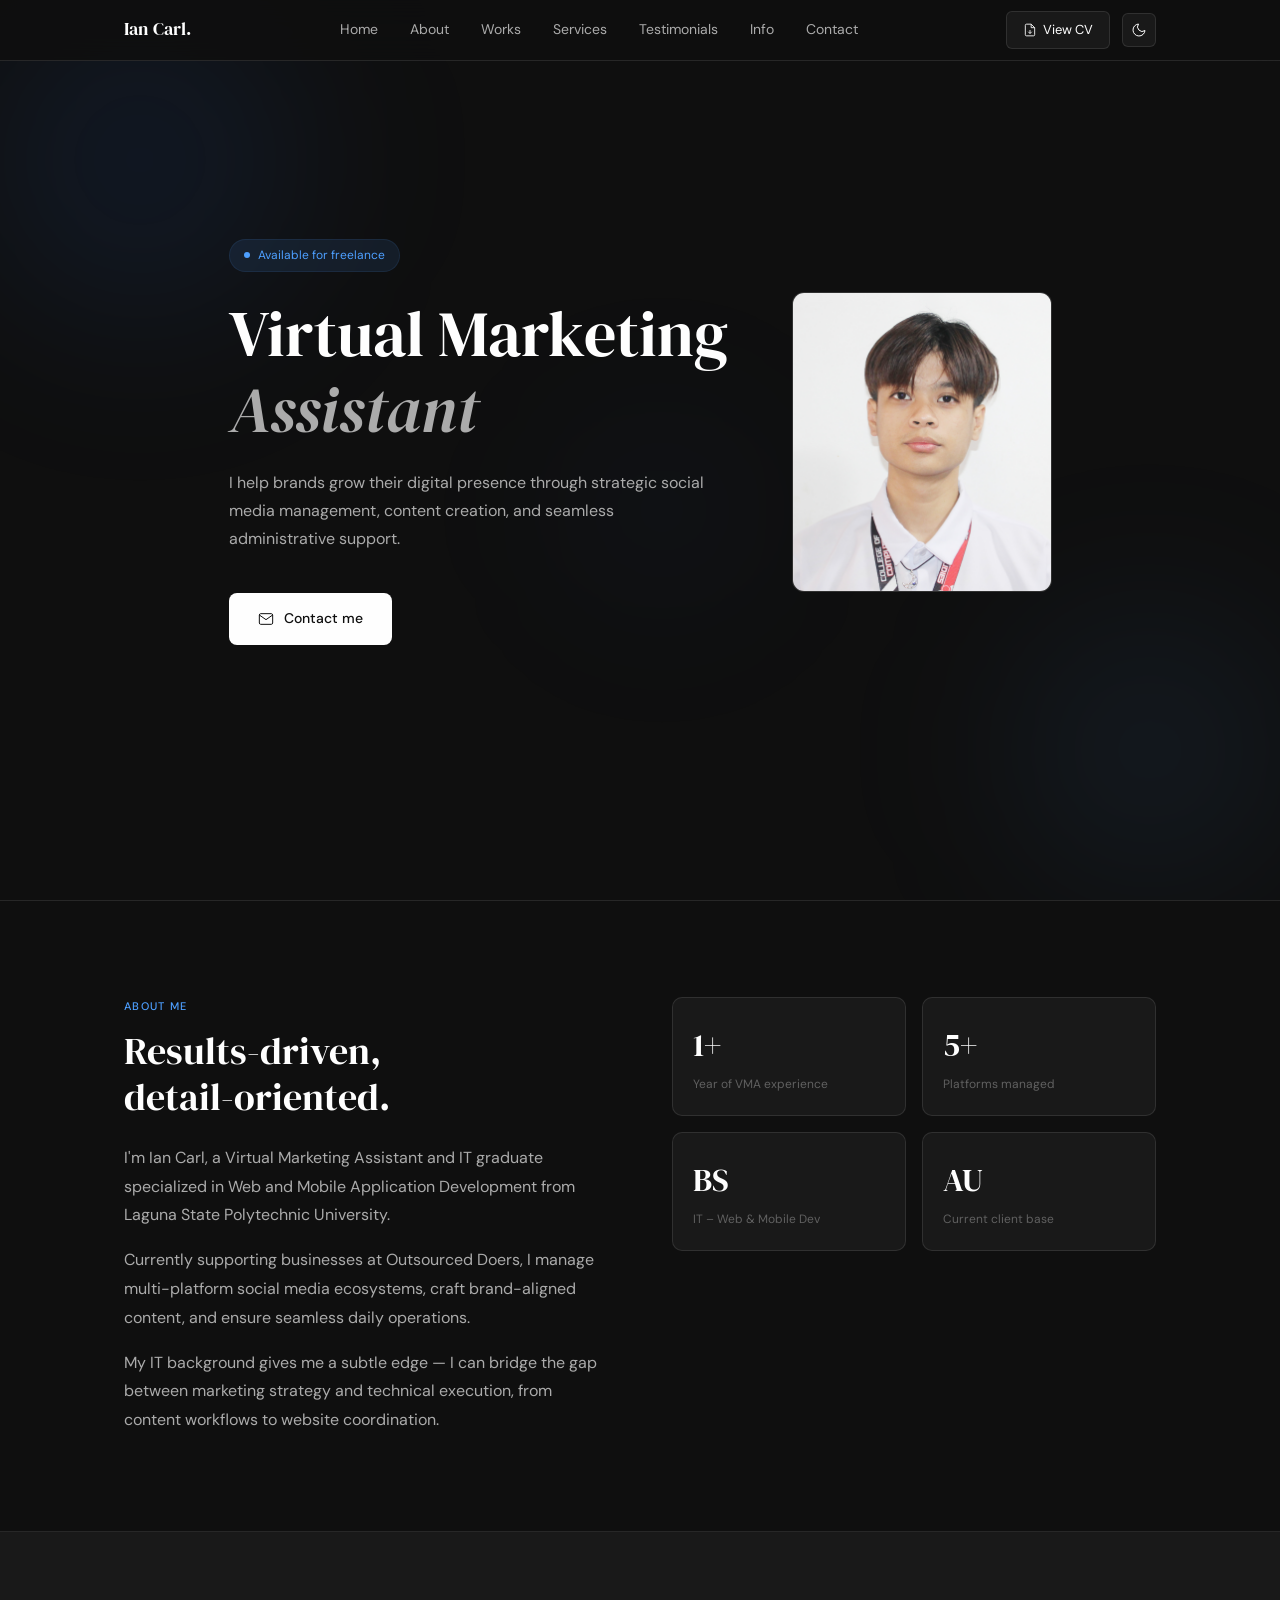
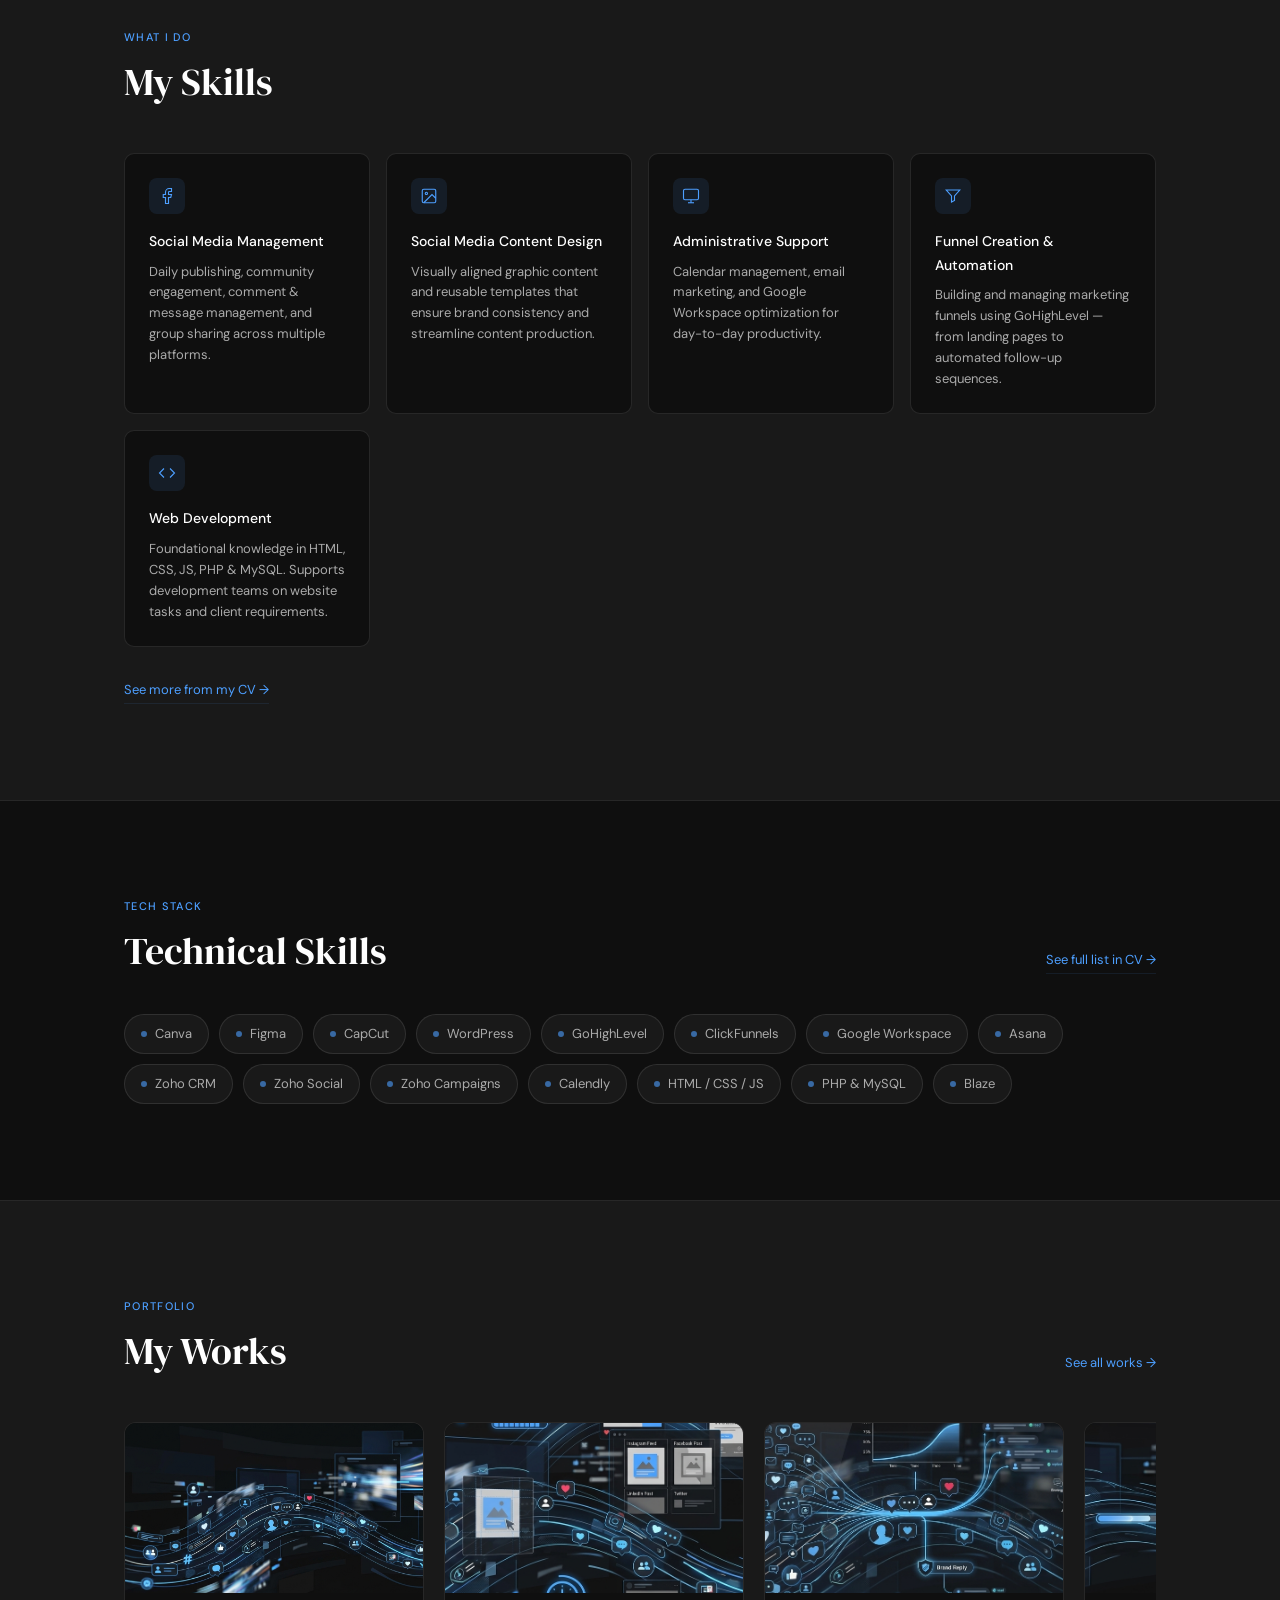
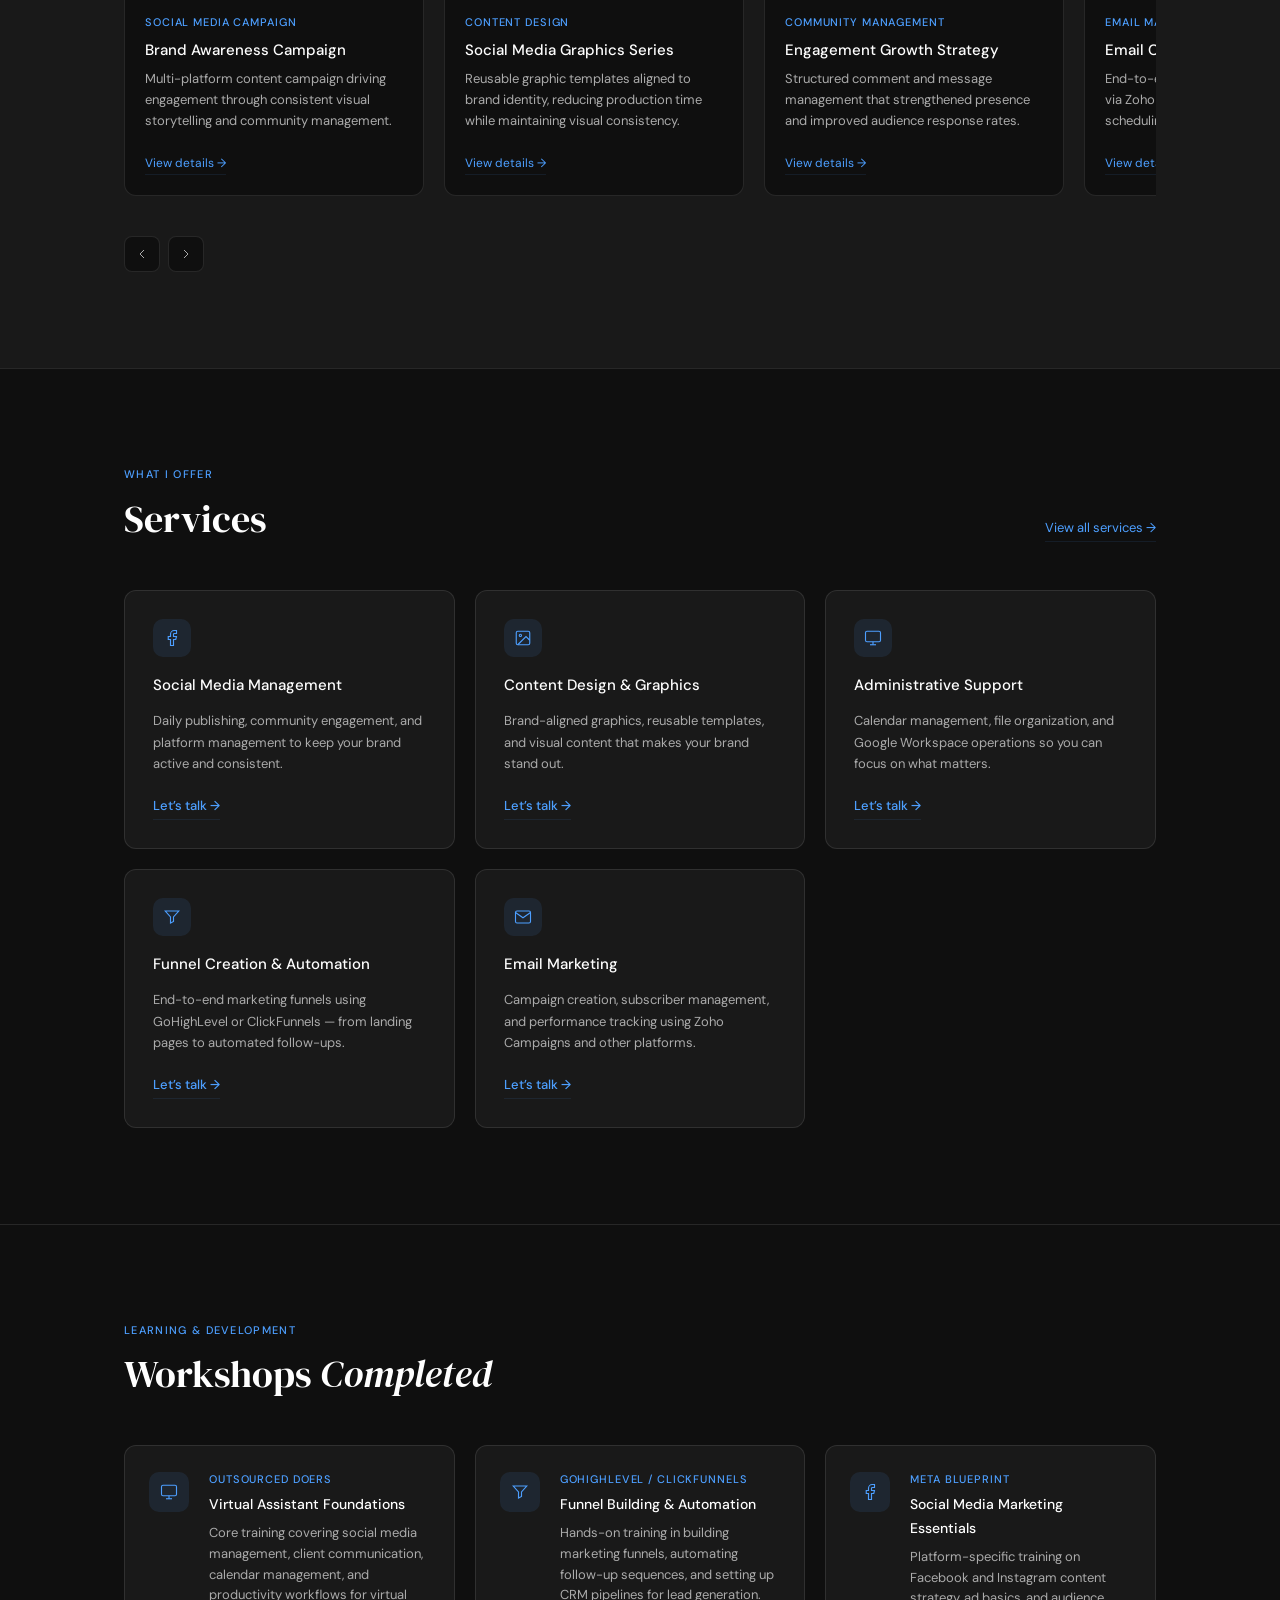
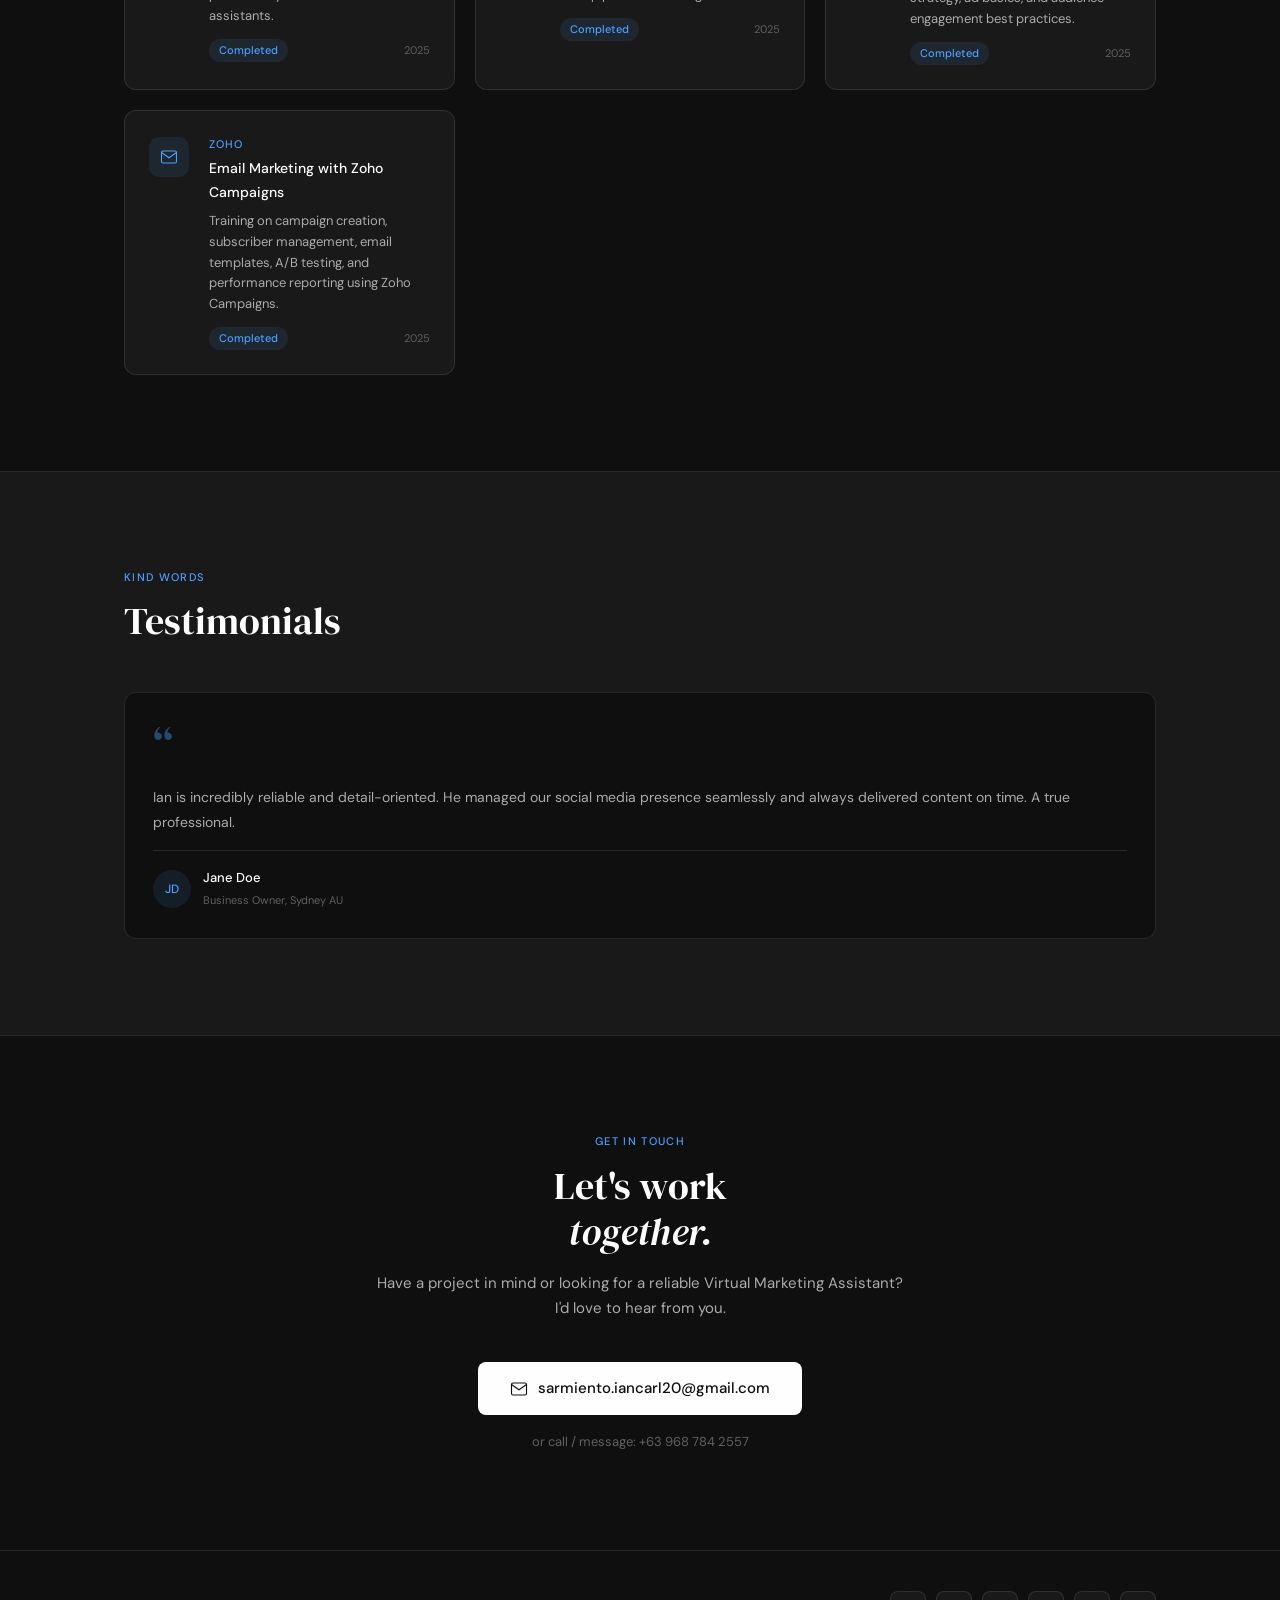
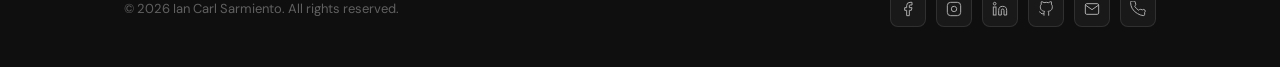
==== commit 4095e36b: "Added thumbnails on index.html" ====
--- a/index.html
+++ b/index.html
@@ -30,7 +30,7 @@
         <li><a href="#contact">Contact</a></li>
       </ul>
       <div class="nav-right">
-        <a class="btn-cv" href="assets/Sarmiento_Ian_Carl_-_CV.pdf" target="_blank" rel="noopener">
+        <a class="btn-cv" href="assets/pdf/Sarmiento_Ian_Carl_-_CV.pdf" target="_blank" rel="noopener">
           <svg viewBox="0 0 24 24" stroke-width="1.5"><path d="M14 2H6a2 2 0 00-2 2v16a2 2 0 002 2h12a2 2 0 002-2V8z"/><polyline points="14 2 14 8 20 8"/><line x1="12" y1="12" x2="12" y2="18"/><polyline points="9 15 12 18 15 15"/></svg> View CV
         </a>
         <button class="burger" id="burger" aria-label="Toggle menu">
@@ -56,7 +56,7 @@
       <li><a href="#contact">Contact</a></li>
     </ul>
     <div class="mobile-menu-bottom">
-      <a class="btn-cv" href="assets/Sarmiento_Ian_Carl_-_CV.pdf" target="_blank" rel="noopener">
+      <a class="btn-cv" href="assets/pdf/Sarmiento_Ian_Carl_-_CV.pdf" target="_blank" rel="noopener">
         <svg viewBox="0 0 24 24" stroke-width="1.5"><path d="M14 2H6a2 2 0 00-2 2v16a2 2 0 002 2h12a2 2 0 002-2V8z"/><polyline points="14 2 14 8 20 8"/><line x1="12" y1="12" x2="12" y2="18"/><polyline points="9 15 12 18 15 15"/></svg> View CV
       </a>
     </div>
@@ -84,7 +84,7 @@
           </a>
         </div>
         <div class="hero-photo-wrap fade-up" style="transition-delay:0.2s">
-          <img src="assets/ian_sarmiento.jpg" alt="Ian Carl Sarmiento" />
+          <img src="assets/profile-picture/ian_sarmiento.jpg" alt="Ian Carl Sarmiento" />
         </div>
       </div>
     </div>
@@ -151,7 +151,7 @@
           <div class="skill-desc">Foundational knowledge in HTML, CSS, JS, PHP &amp; MySQL. Supports development teams on website tasks and client requirements.</div>
         </div>
       </div>
-      <a class="skills-more fade-up" href="assets/Sarmiento_Ian_Carl_-_CV.pdf" target="_blank">See more from my CV &rarr;</a>
+      <a class="skills-more fade-up" href="assets/pdf/Sarmiento_Ian_Carl_-_CV.pdf" target="_blank">See more from my CV &rarr;</a>
     </div>
   </section>
 
@@ -165,7 +165,7 @@
           <p class="section-label">Tech stack</p>
           <h2 class="serif">Technical Skills</h2>
         </div>
-        <a class="skills-more" href="assets/Sarmiento_Ian_Carl_-_CV.pdf" target="_blank">See full list in CV &rarr;</a>
+        <a class="skills-more" href="assets/pdf/Sarmiento_Ian_Carl_-_CV.pdf" target="_blank">See full list in CV &rarr;</a>
       </div>
       <div class="tools-grid fade-up" style="transition-delay:0.1s">
         <span class="tool-pill"><span class="tool-dot"></span>Canva</span>
@@ -202,7 +202,7 @@
       <div class="carousel-wrap">
         <div class="carousel" id="carousel">
           <div class="work-card">
-            <div class="work-thumb"><span class="work-thumb-label">Campaign thumbnail</span></div>
+            <div class="work-thumb"><img src="assets/works-page-modal-thumbnails/brand-awareness-campaign.png" alt=""></div>
             <div class="work-body">
               <div class="work-type">Social Media Campaign</div>
               <div class="work-title">Brand Awareness Campaign</div>
@@ -211,7 +211,7 @@
             </div>
           </div>
           <div class="work-card">
-            <div class="work-thumb"><span class="work-thumb-label">Design thumbnail</span></div>
+            <div class="work-thumb"><img src="assets/works-page-modal-thumbnails/social-media-graphics.png" alt=""></div>
             <div class="work-body">
               <div class="work-type">Content Design</div>
               <div class="work-title">Social Media Graphics Series</div>
@@ -220,7 +220,7 @@
             </div>
           </div>
           <div class="work-card">
-            <div class="work-thumb"><span class="work-thumb-label">Community thumbnail</span></div>
+            <div class="work-thumb"><img src="assets/works-page-modal-thumbnails/engagement-growth.png" alt=""></div>
             <div class="work-body">
               <div class="work-type">Community Management</div>
               <div class="work-title">Engagement Growth Strategy</div>
@@ -229,11 +229,20 @@
             </div>
           </div>
           <div class="work-card">
-            <div class="work-thumb"><span class="work-thumb-label">Email thumbnail</span></div>
+            <div class="work-thumb"><img src="assets/works-page-modal-thumbnails/email-campaign.png" alt=""></div>
             <div class="work-body">
               <div class="work-type">Email Marketing</div>
               <div class="work-title">Email Campaign Execution</div>
               <div class="work-desc">End-to-end email campaign management via Zoho Campaigns &mdash; from content scheduling to performance tracking.</div>
+              <a class="work-link" href="works.html">View details &rarr;</a>
+            </div>
+          </div>
+          <div class="work-card">
+            <div class="work-thumb"><img src="assets/works-page-modal-thumbnails/short-form-video.png" alt=""></div>
+            <div class="work-body">
+              <div class="work-type">Content Design</div>
+              <div class="work-title">Short-Form Video Content</div>
+              <div class="work-desc">Edited and optimized short-form videos for Reels and TikTok to boost reach and engagement metrics.</div>
               <a class="work-link" href="works.html">View details &rarr;</a>
             </div>
           </div>
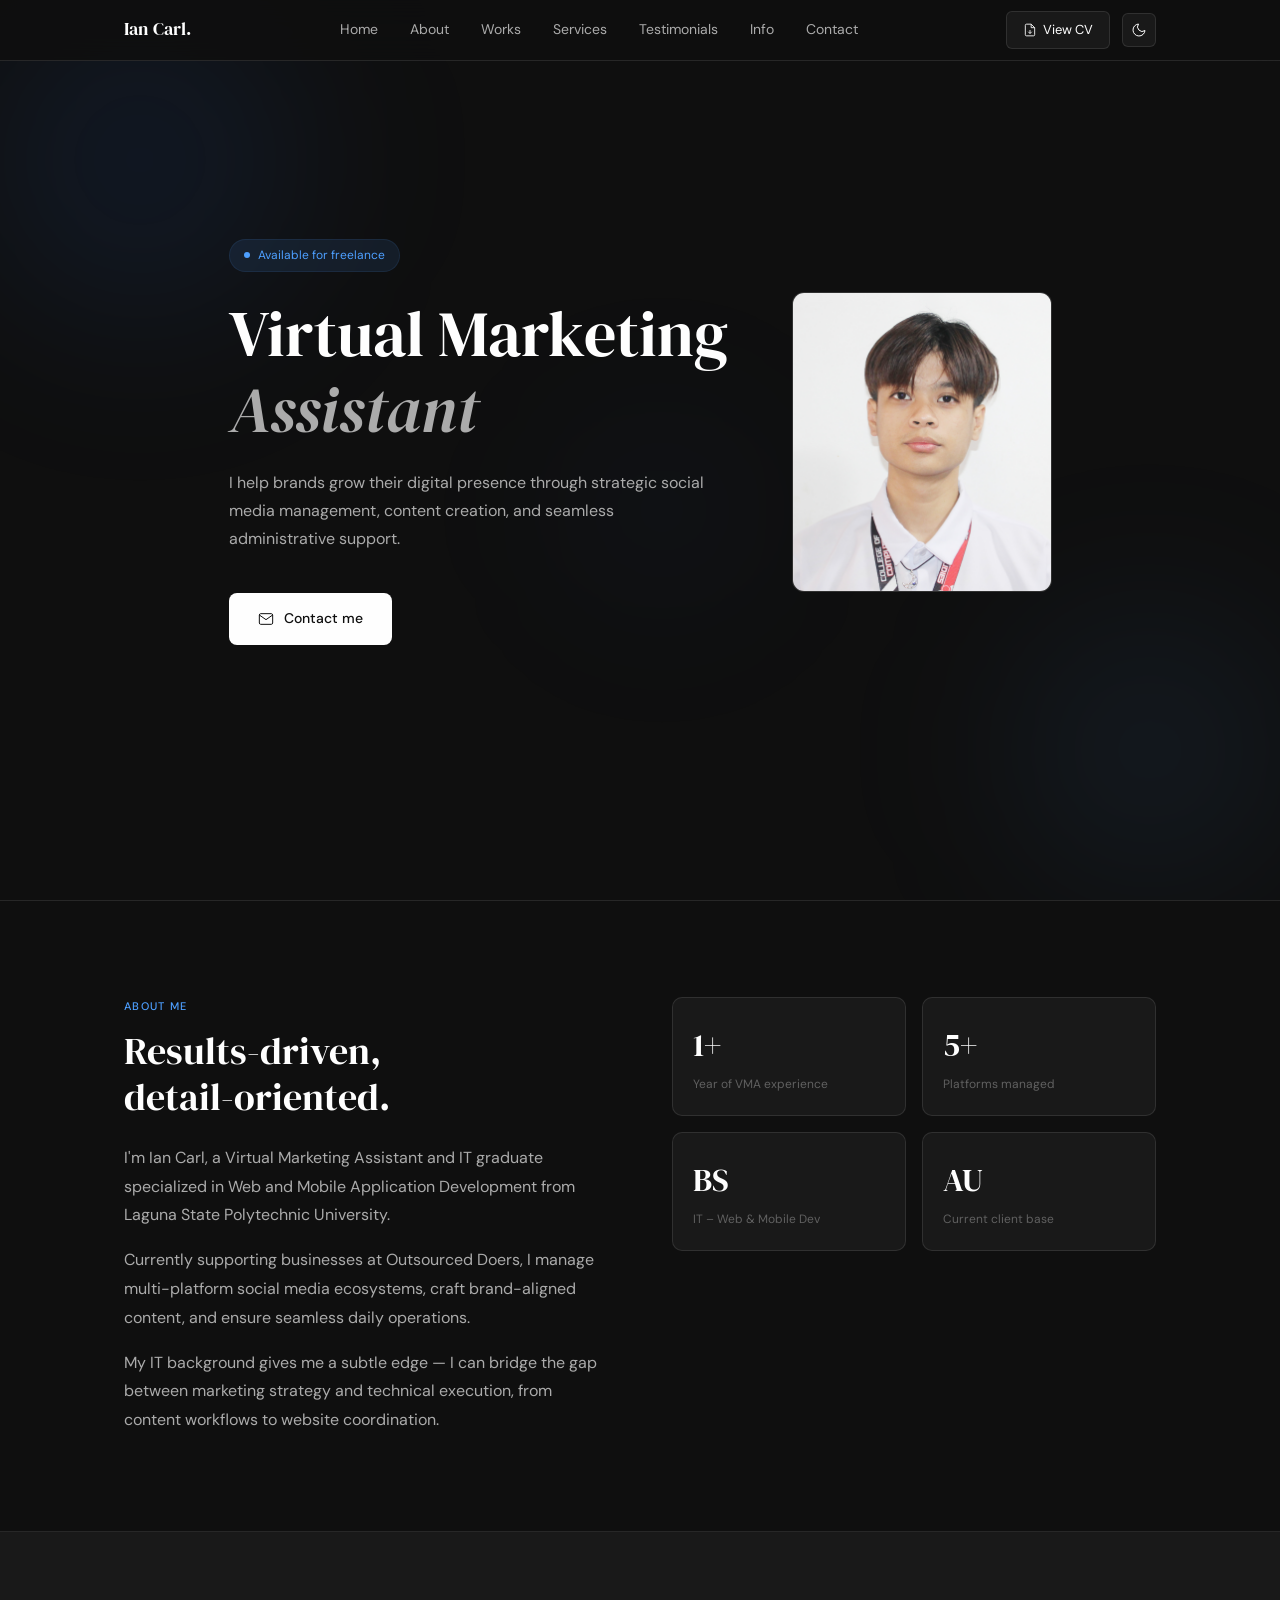
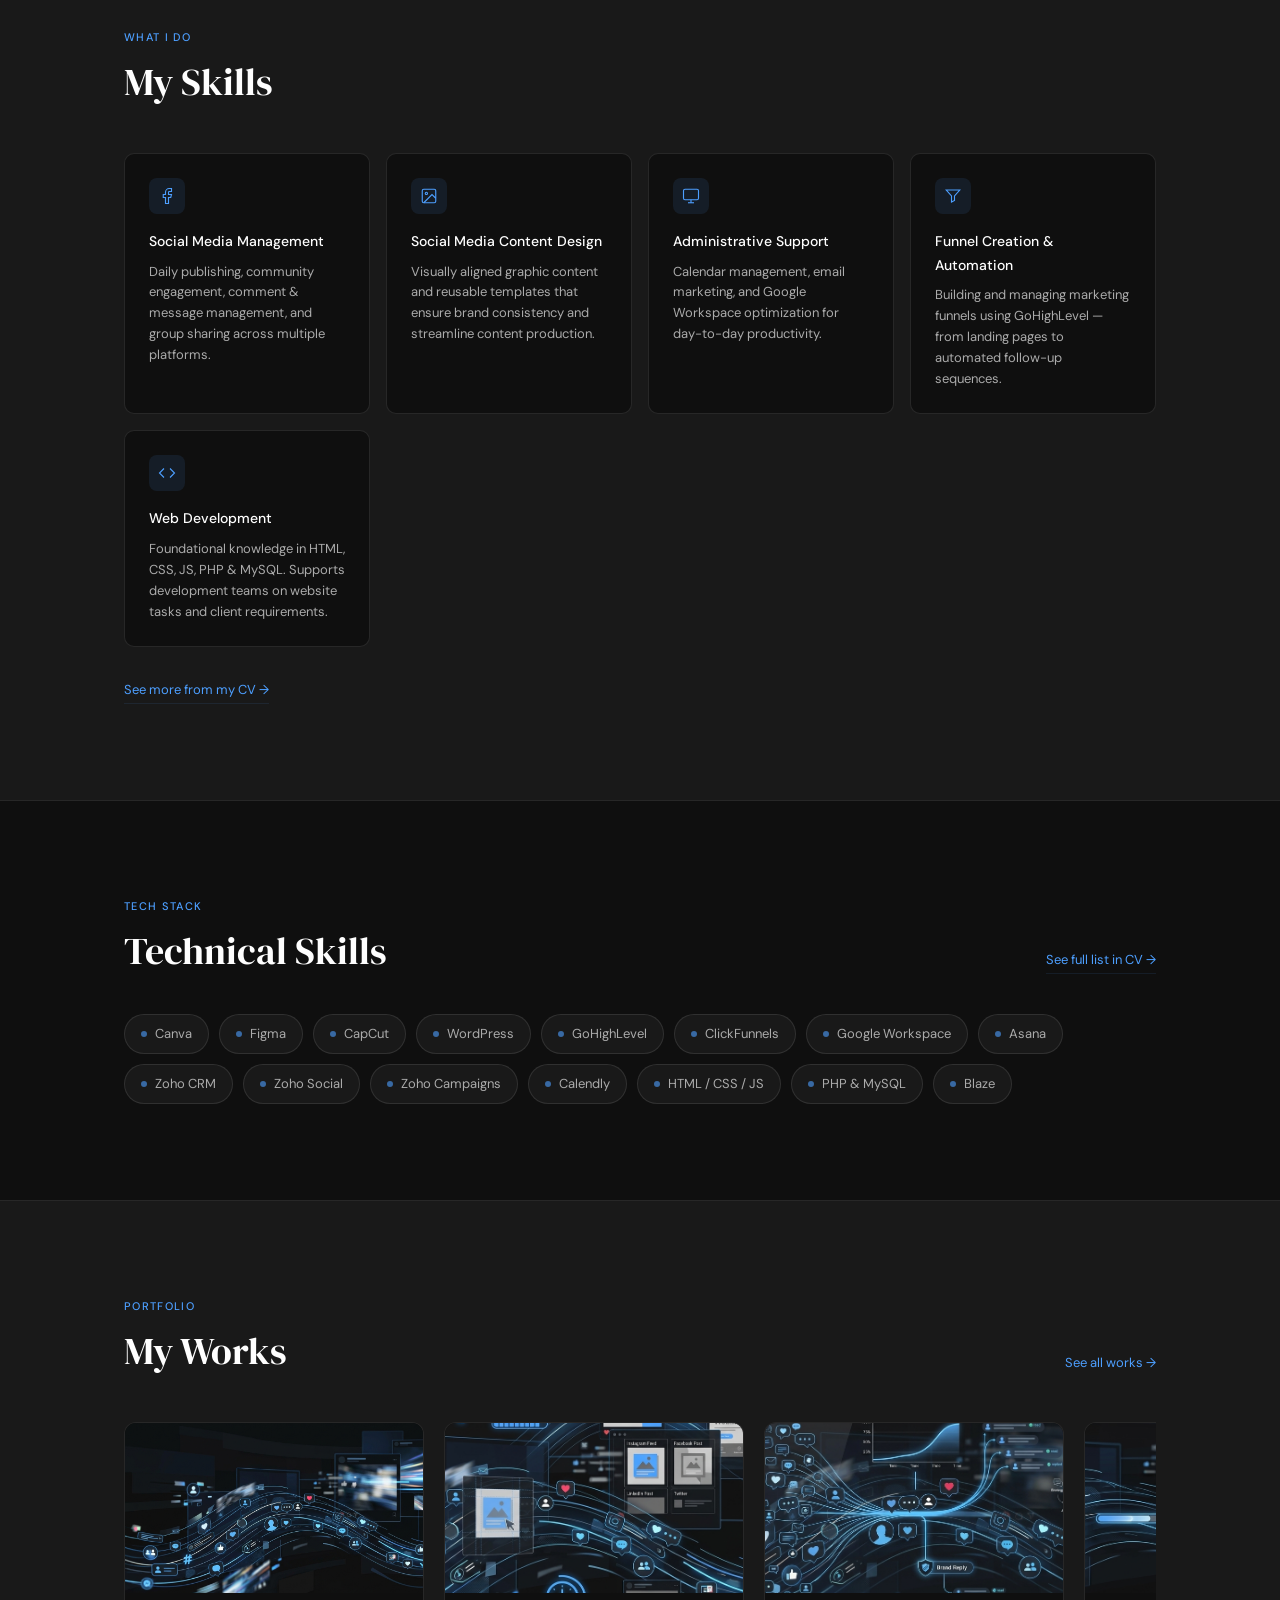
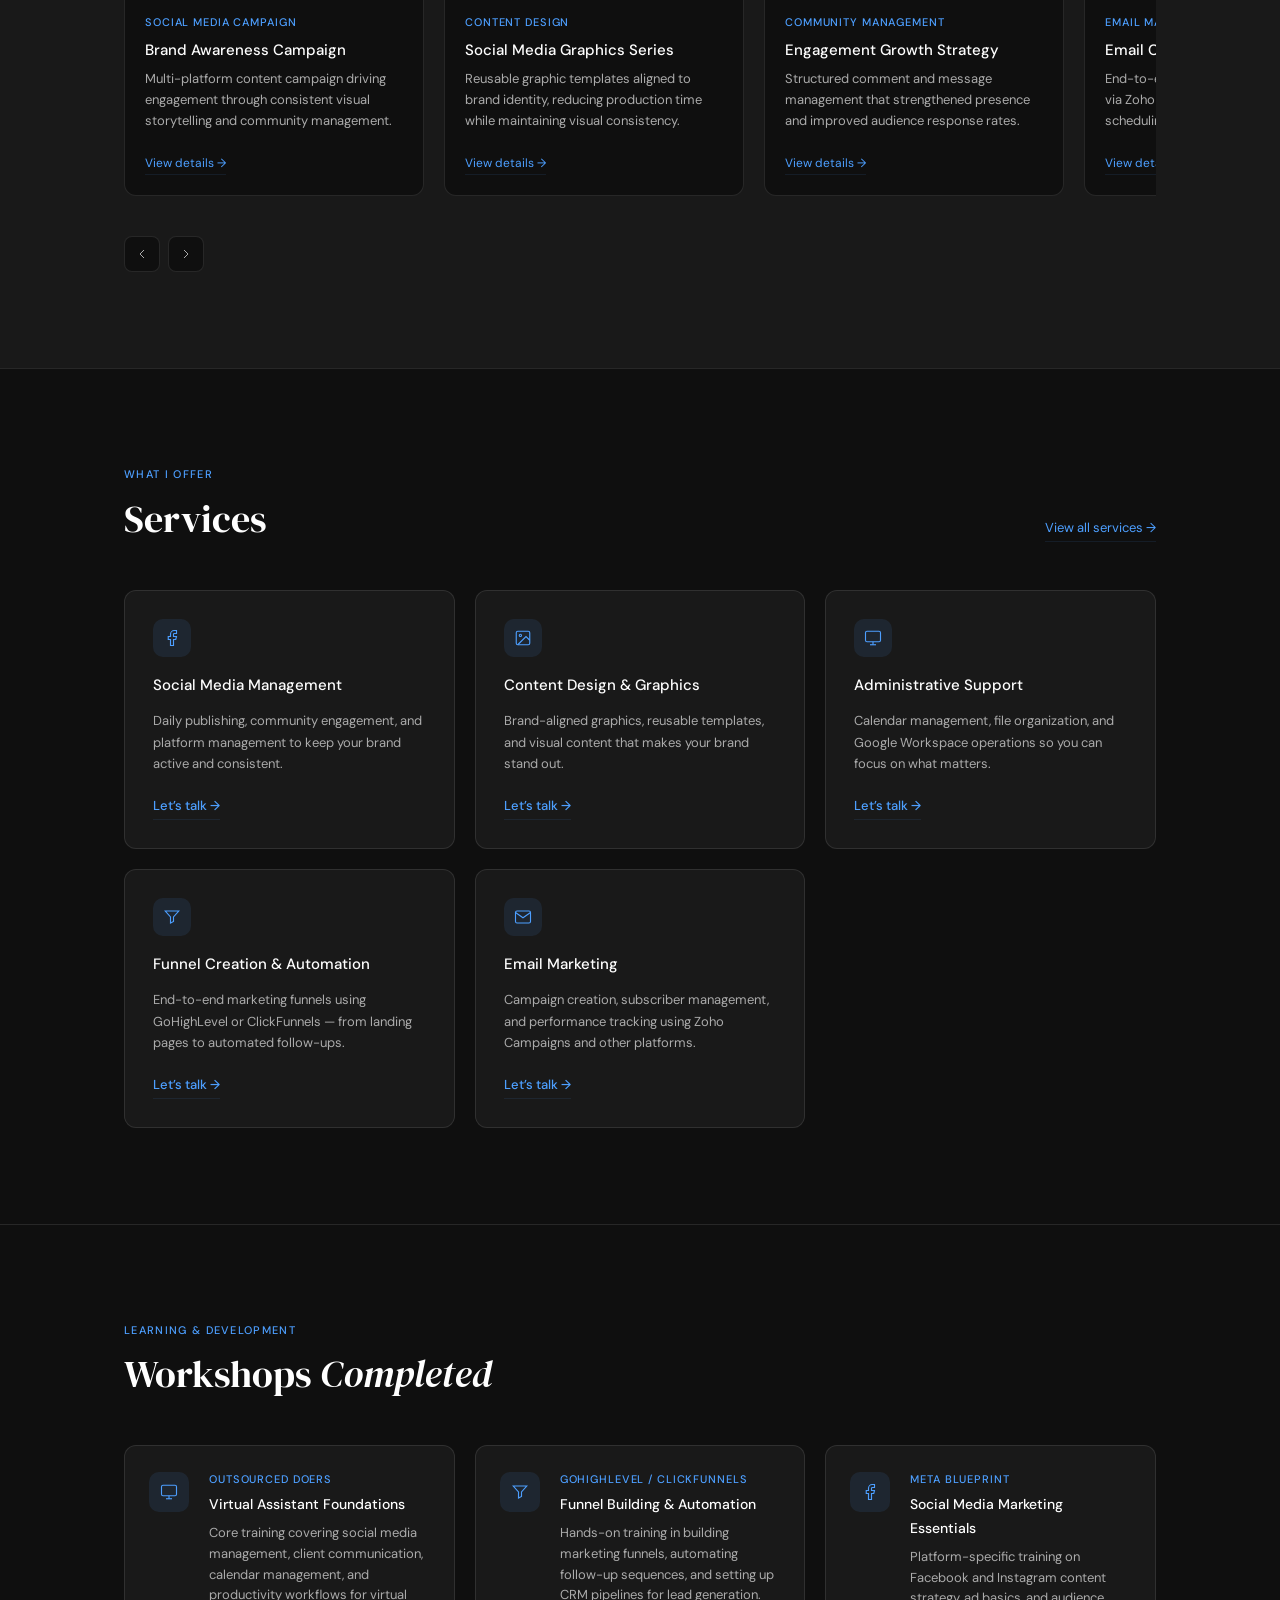
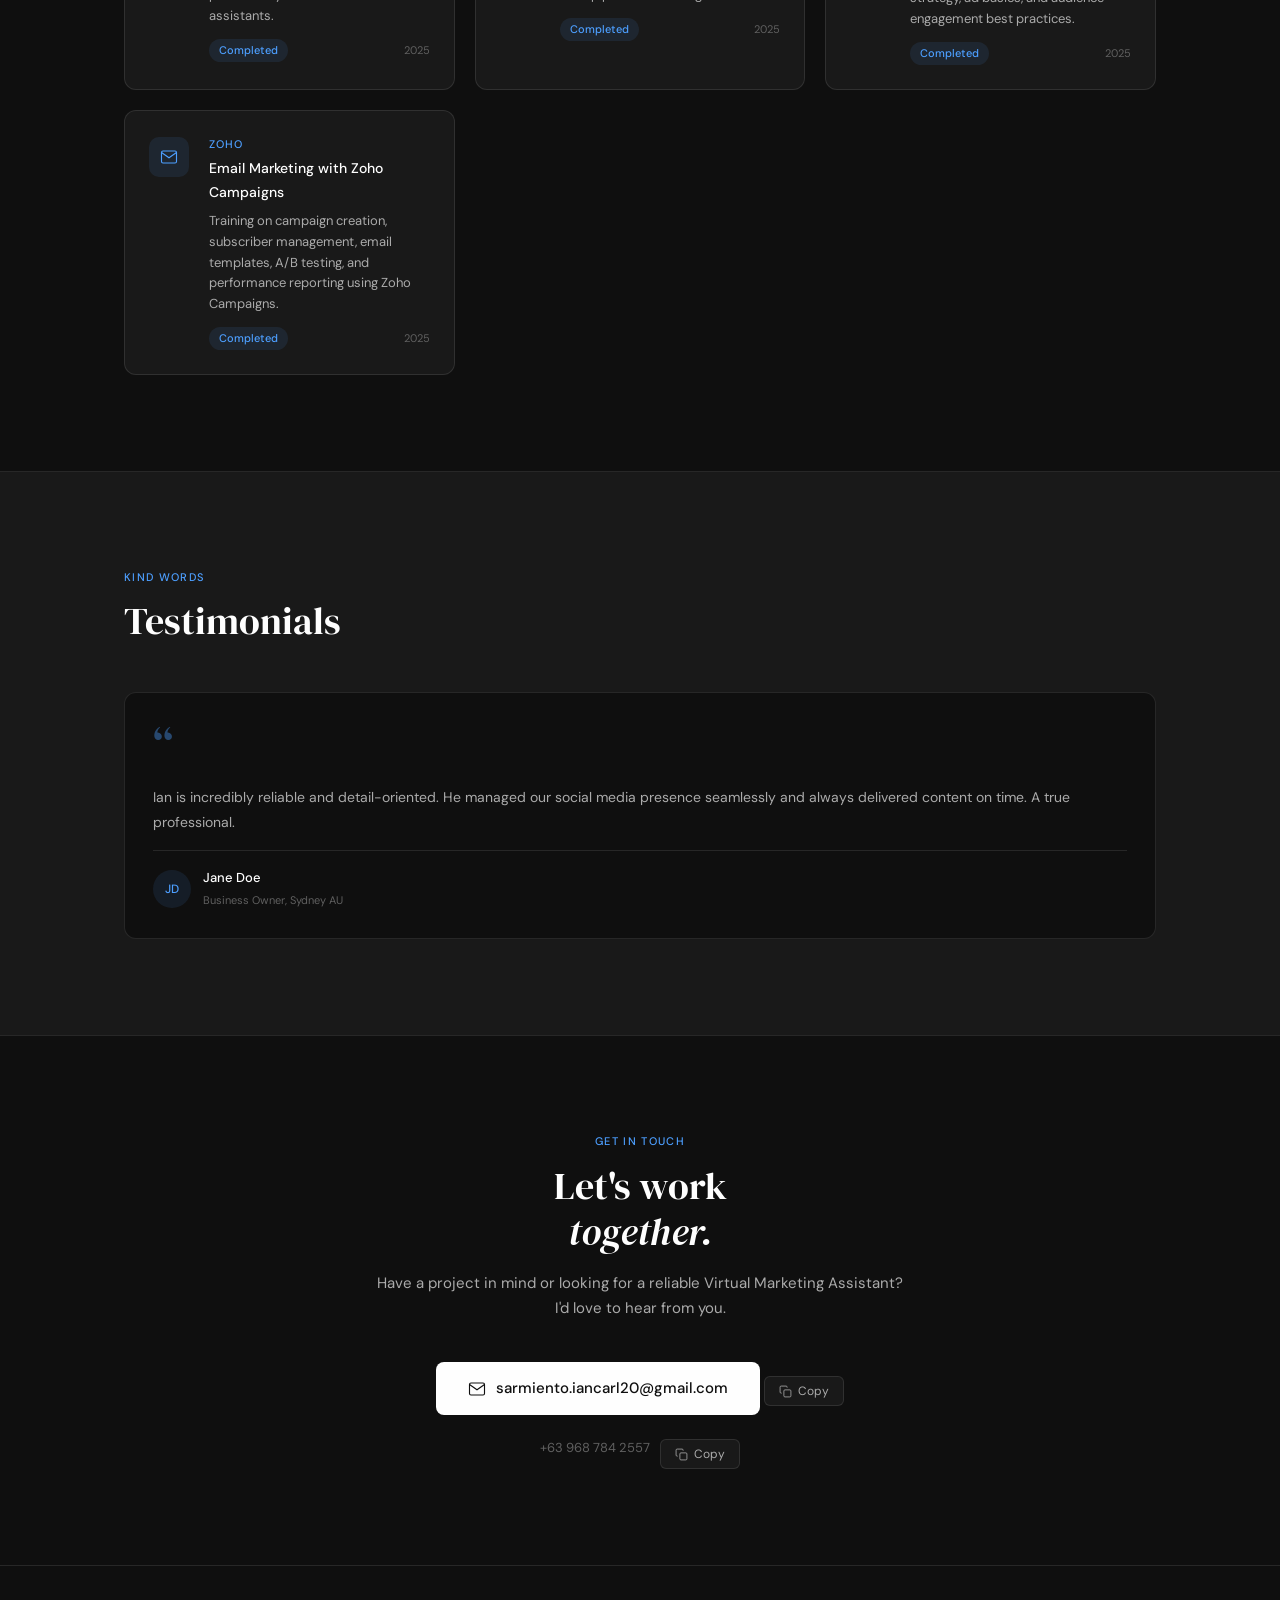
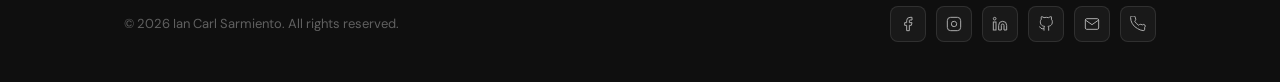
==== commit e7efda04: "Added copy to clipboard for email and number on contact section" ====
--- a/index.html
+++ b/index.html
@@ -201,7 +201,7 @@
       </div>
       <div class="carousel-wrap">
         <div class="carousel" id="carousel">
-          <div class="work-card">
+          <div class="work-card fade-up" style="transition-delay:0.05s">
             <div class="work-thumb"><img src="assets/works-page-modal-thumbnails/brand-awareness-campaign.png" alt=""></div>
             <div class="work-body">
               <div class="work-type">Social Media Campaign</div>
@@ -210,7 +210,8 @@
               <a class="work-link" href="works.html">View details &rarr;</a>
             </div>
           </div>
-          <div class="work-card">
+
+          <div class="work-card fade-up" style="transition-delay:0.10s">
             <div class="work-thumb"><img src="assets/works-page-modal-thumbnails/social-media-graphics.png" alt=""></div>
             <div class="work-body">
               <div class="work-type">Content Design</div>
@@ -219,7 +220,8 @@
               <a class="work-link" href="works.html">View details &rarr;</a>
             </div>
           </div>
-          <div class="work-card">
+
+          <div class="work-card fade-up" style="transition-delay:0.15s">
             <div class="work-thumb"><img src="assets/works-page-modal-thumbnails/engagement-growth.png" alt=""></div>
             <div class="work-body">
               <div class="work-type">Community Management</div>
@@ -228,7 +230,8 @@
               <a class="work-link" href="works.html">View details &rarr;</a>
             </div>
           </div>
-          <div class="work-card">
+
+          <div class="work-card fade-up" style="transition-delay:0.20s">
             <div class="work-thumb"><img src="assets/works-page-modal-thumbnails/email-campaign.png" alt=""></div>
             <div class="work-body">
               <div class="work-type">Email Marketing</div>
@@ -237,7 +240,8 @@
               <a class="work-link" href="works.html">View details &rarr;</a>
             </div>
           </div>
-          <div class="work-card">
+
+          <div class="work-card fade-up" style="transition-delay:0.25s">
             <div class="work-thumb"><img src="assets/works-page-modal-thumbnails/short-form-video.png" alt=""></div>
             <div class="work-body">
               <div class="work-type">Content Design</div>
@@ -412,9 +416,21 @@
         <p class="contact-desc">Have a project in mind or looking for a reliable Virtual Marketing Assistant?<br>I&#39;d love to hear from you.</p>
         <a class="contact-email" href="ma&#105;lto&#58;sarmiento.iancarl20&#64;gmail.com">
           <svg viewBox="0 0 24 24" stroke-width="1.5"><path d="M4 4h16c1.1 0 2 .9 2 2v12c0 1.1-.9 2-2 2H4c-1.1 0-2-.9-2-2V6c0-1.1.9-2 2-2z"/><polyline points="22,6 12,13 2,6"/></svg>
-          <span class="__cf_email__" data-cfemail="04776576696d616a706b2a6d656a676576683634446369656d682a676b69">sarmiento.iancarl20@gmail.com</span>
-        </a>
-        <p class="contact-phone">or call / message: +63 968 784 2557</p>
+          sarmiento.iancarl20@gmail.com
+        </a>
+        <button class="copy-btn" data-copy="sarmiento.iancarl20@gmail.com" aria-label="Copy email">
+          <svg class="copy-icon" viewBox="0 0 24 24"><rect x="9" y="9" width="13" height="13" rx="2"/><path d="M5 15H4a2 2 0 01-2-2V4a2 2 0 012-2h9a2 2 0 012 2v1"/></svg>
+          <svg class="check-icon" viewBox="0 0 24 24" style="display:none"><polyline points="20 6 9 17 4 12"/></svg>
+          <span class="copy-label">Copy</span>
+        </button>
+        <div class="contact-phone-row">
+          <p class="contact-phone">+63 968 784 2557</p>
+          <button class="copy-btn" data-copy="+639687842557" aria-label="Copy phone">
+            <svg class="copy-icon" viewBox="0 0 24 24"><rect x="9" y="9" width="13" height="13" rx="2"/><path d="M5 15H4a2 2 0 01-2-2V4a2 2 0 012-2h9a2 2 0 012 2v1"/></svg>
+            <svg class="check-icon" viewBox="0 0 24 24" style="display:none"><polyline points="20 6 9 17 4 12"/></svg>
+            <span class="copy-label">Copy</span>
+          </button>
+        </div>
       </div>
     </div>
   </section>
--- a/styles.css
+++ b/styles.css
@@ -330,7 +330,7 @@
   flex-shrink: 0;
   transition: border-color 0.2s, transform 0.2s;
 }
-.work-card:hover { border-color: var(--accent); transform: translateY(0); }
+.work-card:hover { border-color: var(--accent); transform: translateY(-3px); }
 .work-thumb {
   height: 170px; background: var(--bg-3);
   display: flex; align-items: center; justify-content: center;
@@ -648,7 +648,7 @@
   background: var(--bg);
   border: 0.5px solid var(--border);
   border-radius: 14px;
-  width: 100%; max-width: 680px;
+  width: 100%; max-width: 620px;
   max-height: 90vh;
   overflow-y: auto;
   padding: 2rem;
@@ -669,32 +669,111 @@
   transition: background 0.2s, color 0.2s;
 }
 .modal-close:hover { background: var(--bg-3); color: var(--text); }
-.modal-images {
-  display: grid;
-  grid-template-columns: repeat(3, 1fr);
-  gap: 10px;
-  margin-bottom: 1.5rem;
-}
-.modal-images .modal-img-wrap:first-child {
-  grid-column: span 2;
+
+/* Slider */
+.modal-slider {
+  position: relative;
+  display: flex;
+  align-items: center;
+  gap: 8px;
+  margin-bottom: 0.75rem;
+}
+.modal-slides {
+  flex: 1;
+  overflow: hidden;
+  border-radius: 10px;
+  background: var(--bg-3);
+}
+.modal-slide {
+  display: none;
+}
+.modal-slide.active {
+  display: block;
 }
 .modal-img-wrap {
-  border-radius: 8px;
+  width: 100%;
+  aspect-ratio: 0.8;
+  border-radius: 10px;
   overflow: hidden;
   background: var(--bg-3);
-  aspect-ratio: 4/3;
-}
-.modal-img-wrap img { width: 100%; height: 100%; object-fit: cover; }
+}
+.modal-img-wrap img { width: 100%; height: 100%; object-fit: contain; }
 .modal-img-placeholder {
   width: 100%; height: 100%;
   display: flex; flex-direction: column; align-items: center; justify-content: center;
   gap: 6px; color: var(--text-3); font-size: 11px;
-}
-.modal-img-placeholder svg { width: 22px; height: 22px; stroke: var(--text-3); fill: none; opacity: 0.4; }
+  min-height: 260px;
+}
+.modal-img-placeholder svg { width: 28px; height: 28px; stroke: var(--text-3); fill: none; opacity: 0.4; }
+
+/* Video slide */
+.modal-video-wrap {
+  width: 100%;
+  display: flex;
+  justify-content: center;
+  align-items: center;
+  padding: 1rem 0;
+  background: var(--bg-3);
+  border-radius: 10px;
+  min-height: 300px;
+}
+.modal-video-wrap iframe {
+  width: 267px;
+  height: 476px;
+  max-width: 100%;
+  border: none;
+  border-radius: 8px;
+}
+
+/* Arrows */
+.modal-arrow {
+  width: 32px; height: 32px;
+  border-radius: 8px;
+  border: 0.5px solid var(--border);
+  background: var(--bg-2);
+  color: var(--text-2);
+  font-size: 22px;
+  line-height: 1;
+  display: flex; align-items: center; justify-content: center;
+  cursor: pointer;
+  flex-shrink: 0;
+  transition: background 0.2s, border-color 0.2s, color 0.2s;
+  padding: 0;
+}
+.modal-arrow:hover {
+  background: var(--accent-dim);
+  border-color: var(--accent);
+  color: var(--accent-text);
+}
+
+/* Dots */
+.modal-dots {
+  display: flex;
+  justify-content: center;
+  gap: 6px;
+  margin-bottom: 1.25rem;
+}
+.modal-dot {
+  width: 6px; height: 6px;
+  border-radius: 50%;
+  background: var(--border);
+  cursor: pointer;
+  transition: background 0.2s, transform 0.2s;
+}
+.modal-dot.active {
+  background: var(--accent);
+  transform: scale(1.3);
+}
+
 .modal-desc { font-size: 14px; color: var(--text-2); line-height: 1.75; }
 .open-modal {
   background: none; border: none; padding: 0;
   font-family: inherit; cursor: pointer;
+}
+
+@media (max-width: 600px) {
+  .modal-video-wrap iframe { width: 100%; height: 360px; }
+  .modal-arrow { width: 28px; height: 28px; font-size: 18px; }
 }
 
 /* ===================== INFO PAGE ===================== */
@@ -966,4 +1045,47 @@
   transition: opacity 0.2s, transform 0.2s;
 }
 .service-page-cta:hover { opacity: 0.85; transform: translateY(-1px); }
-.service-page-cta svg { width: 14px; height: 14px; stroke: currentColor; fill: none; }+.service-page-cta svg { width: 14px; height: 14px; stroke: currentColor; fill: none; }
+/* ===================== COPY TO CLIPBOARD ===================== */
+.copy-btn {
+  display: inline-flex;
+  align-items: center;
+  gap: 6px;
+  margin-top: 0.75rem;
+  padding: 6px 14px;
+  border: 0.5px solid var(--border);
+  border-radius: 6px;
+  background: var(--bg-2);
+  color: var(--text-2);
+  font-size: 12px;
+  font-family: 'DM Sans', sans-serif;
+  cursor: pointer;
+  transition: background 0.2s, border-color 0.2s, color 0.2s;
+}
+.copy-btn:hover {
+  background: var(--accent-dim);
+  border-color: var(--accent);
+  color: var(--accent-text);
+}
+.copy-btn.copied {
+  border-color: var(--accent);
+  background: var(--accent-dim);
+  color: var(--accent-text);
+}
+.copy-btn svg {
+  width: 13px;
+  height: 13px;
+  stroke: currentColor;
+  fill: none;
+  stroke-width: 1.5;
+}
+.contact-phone-row {
+  display: flex;
+  align-items: center;
+  justify-content: center;
+  gap: 10px;
+  margin-top: 0.75rem;
+}
+.contact-phone-row .contact-phone {
+  margin-top: 0;
+}
